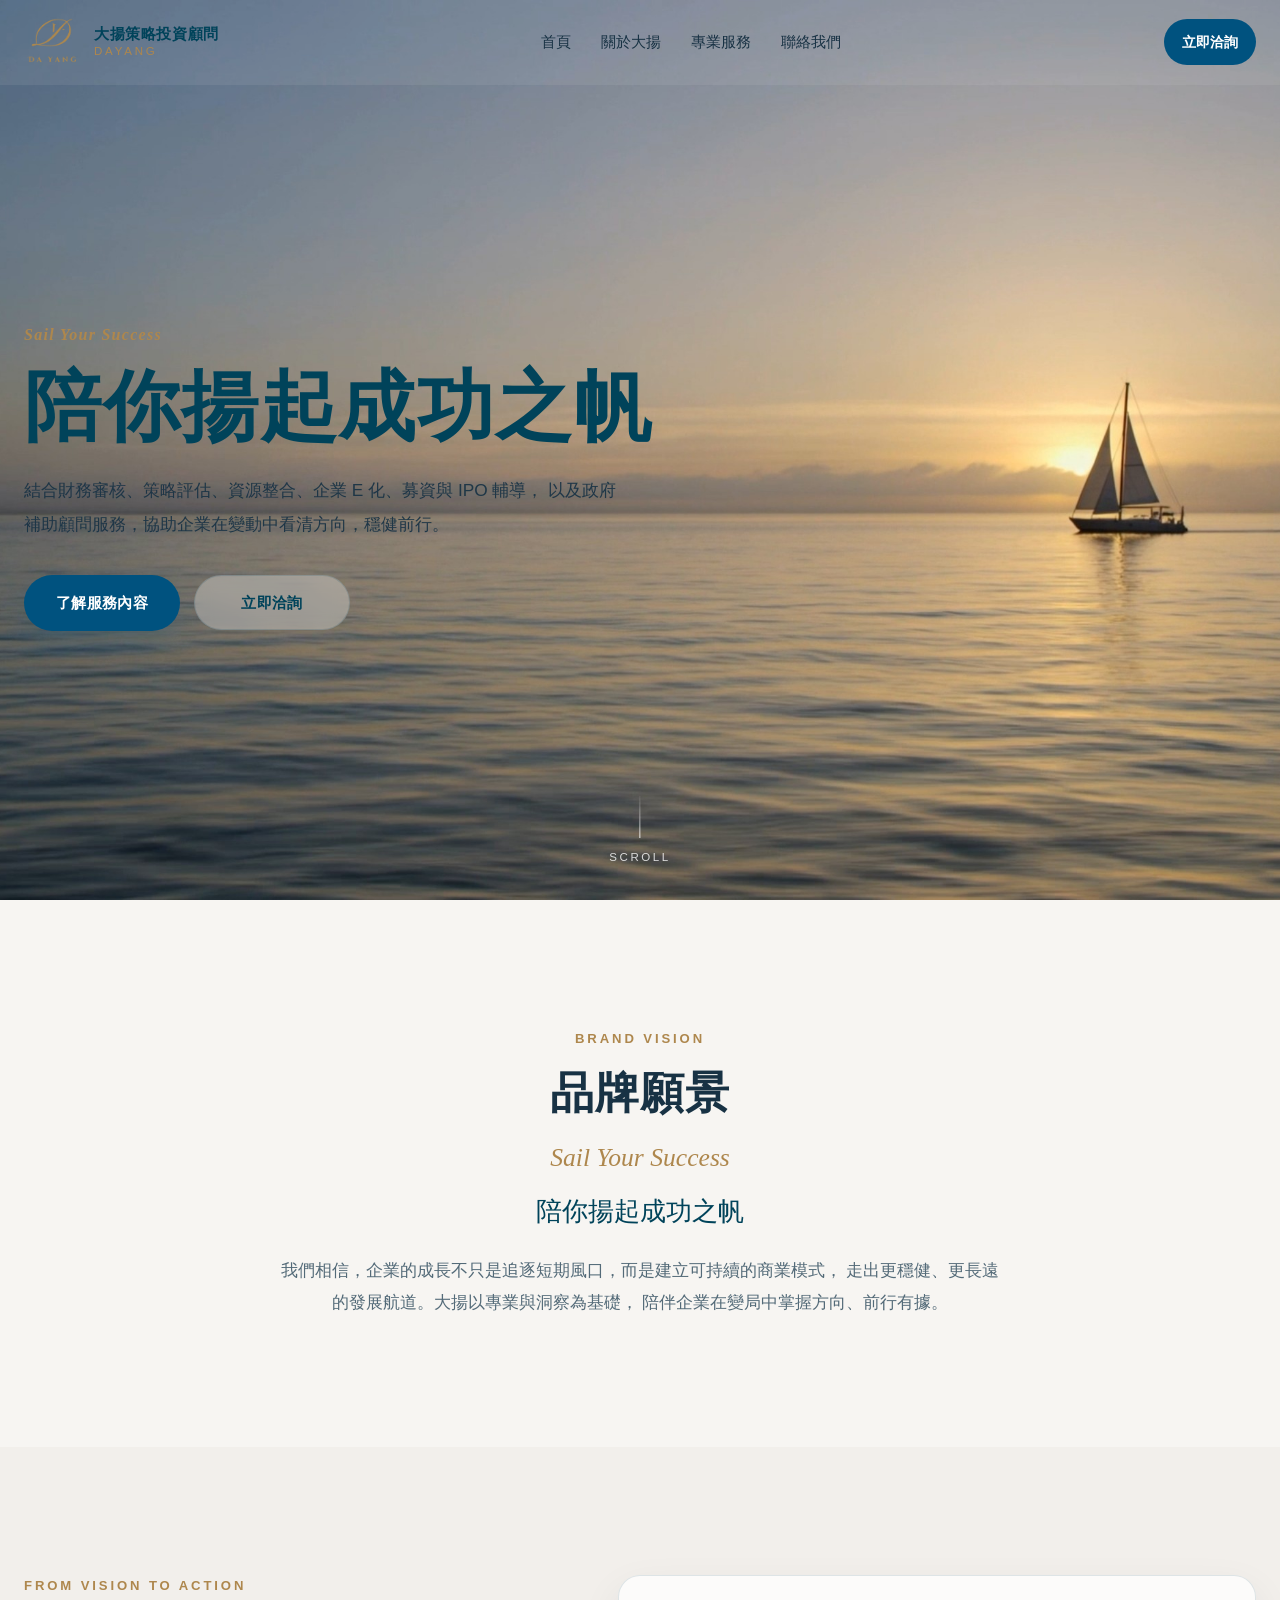
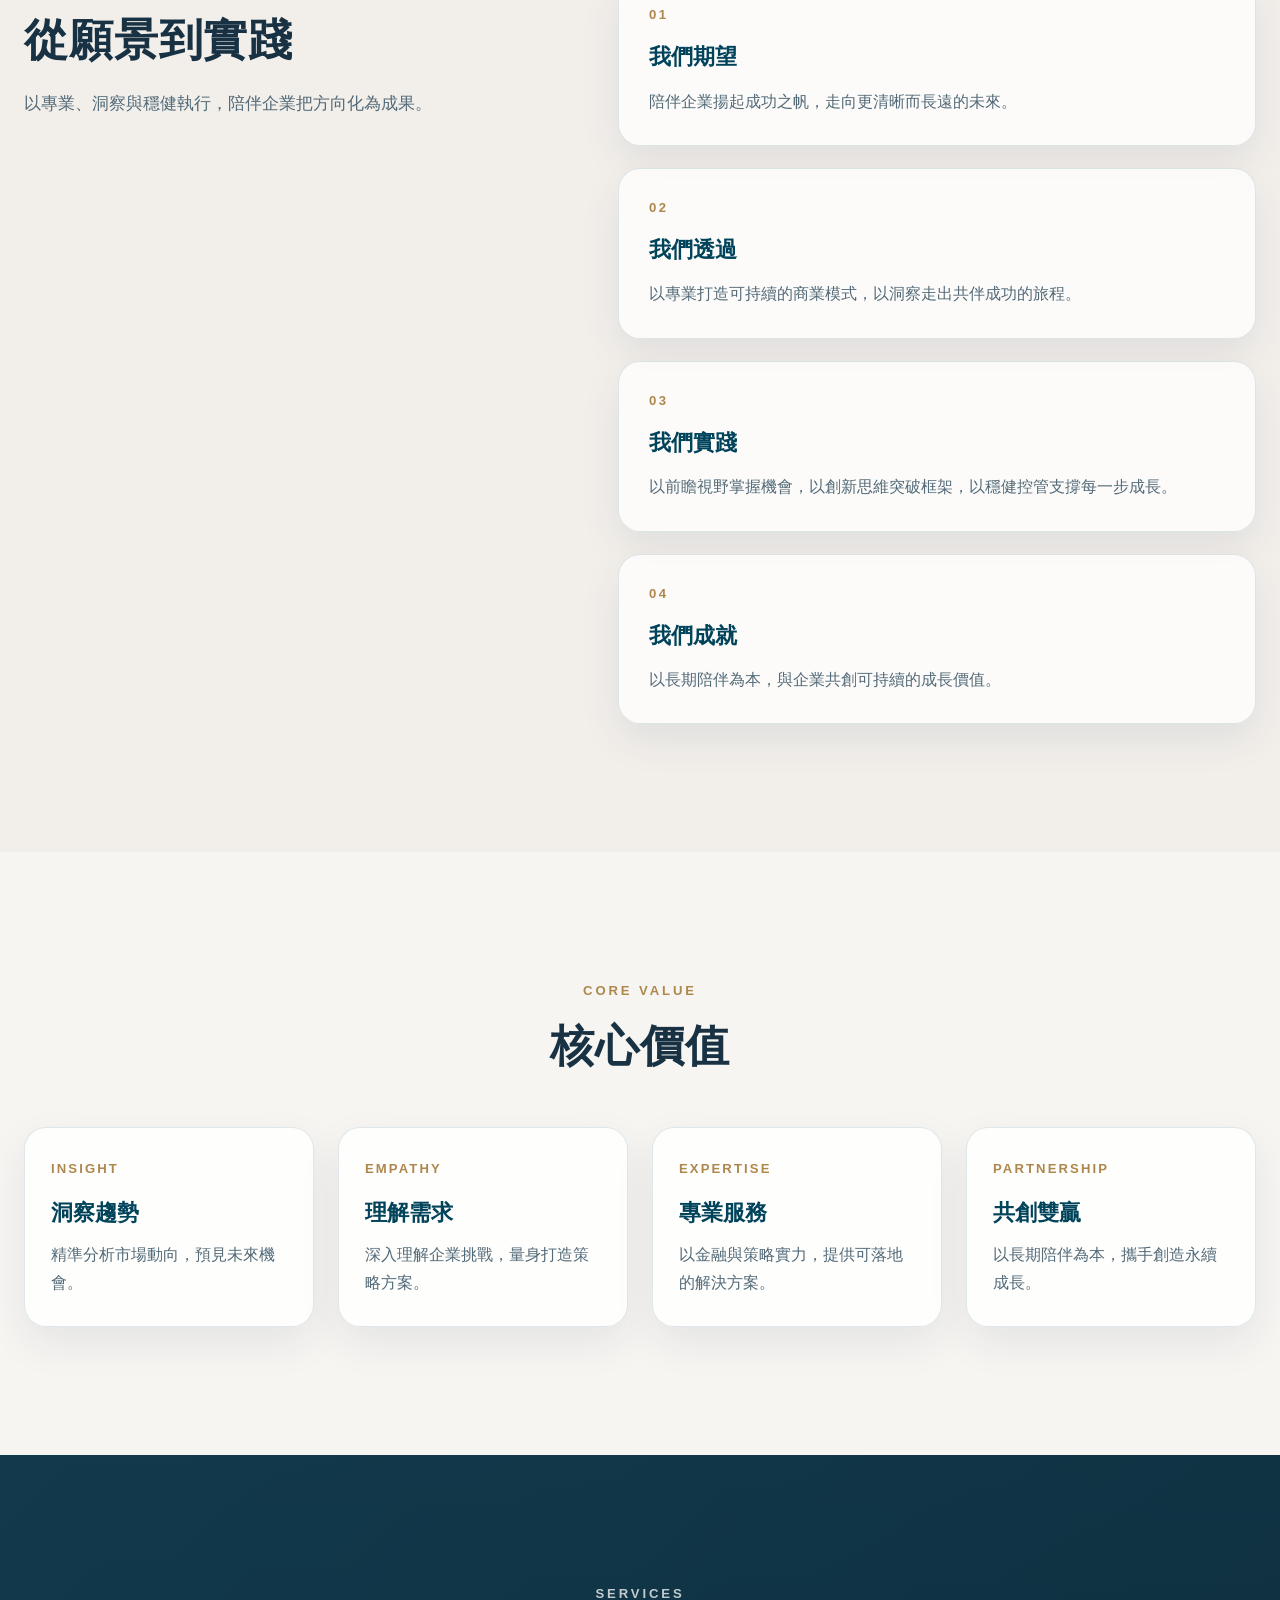
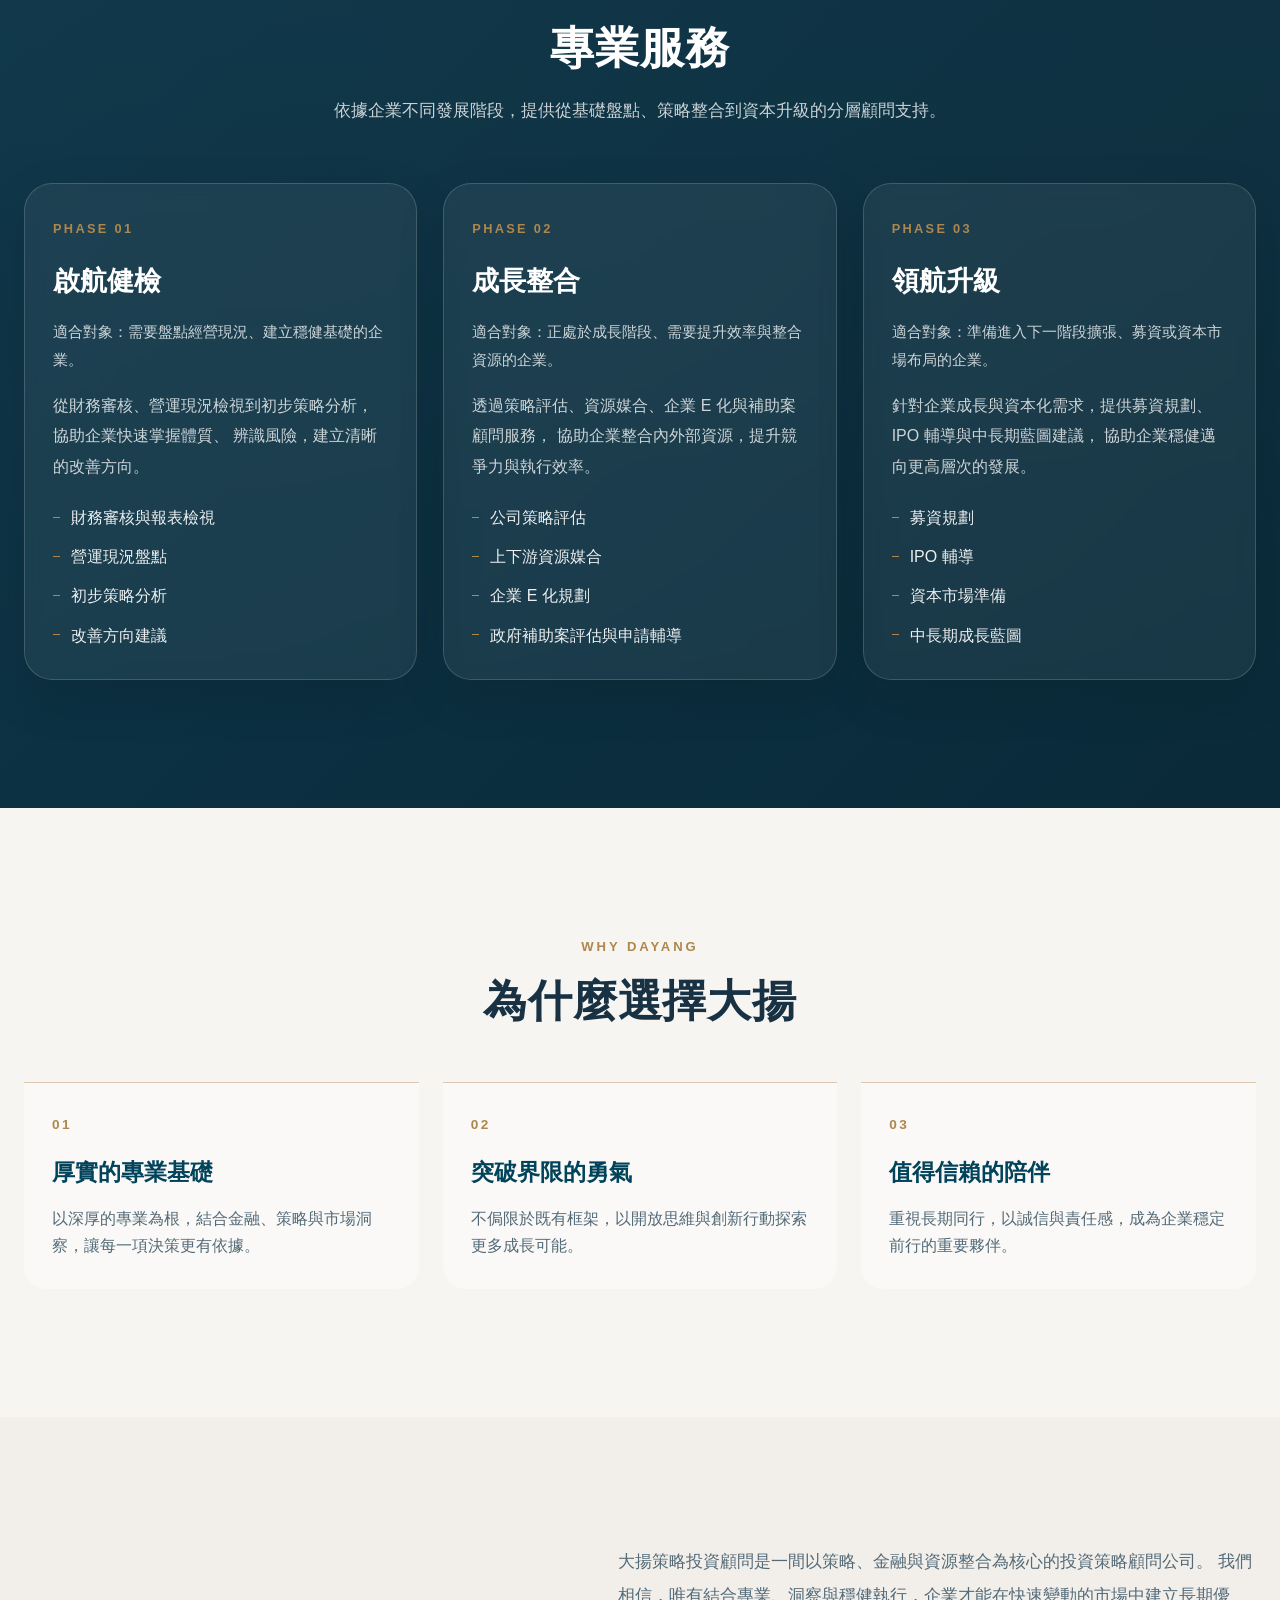
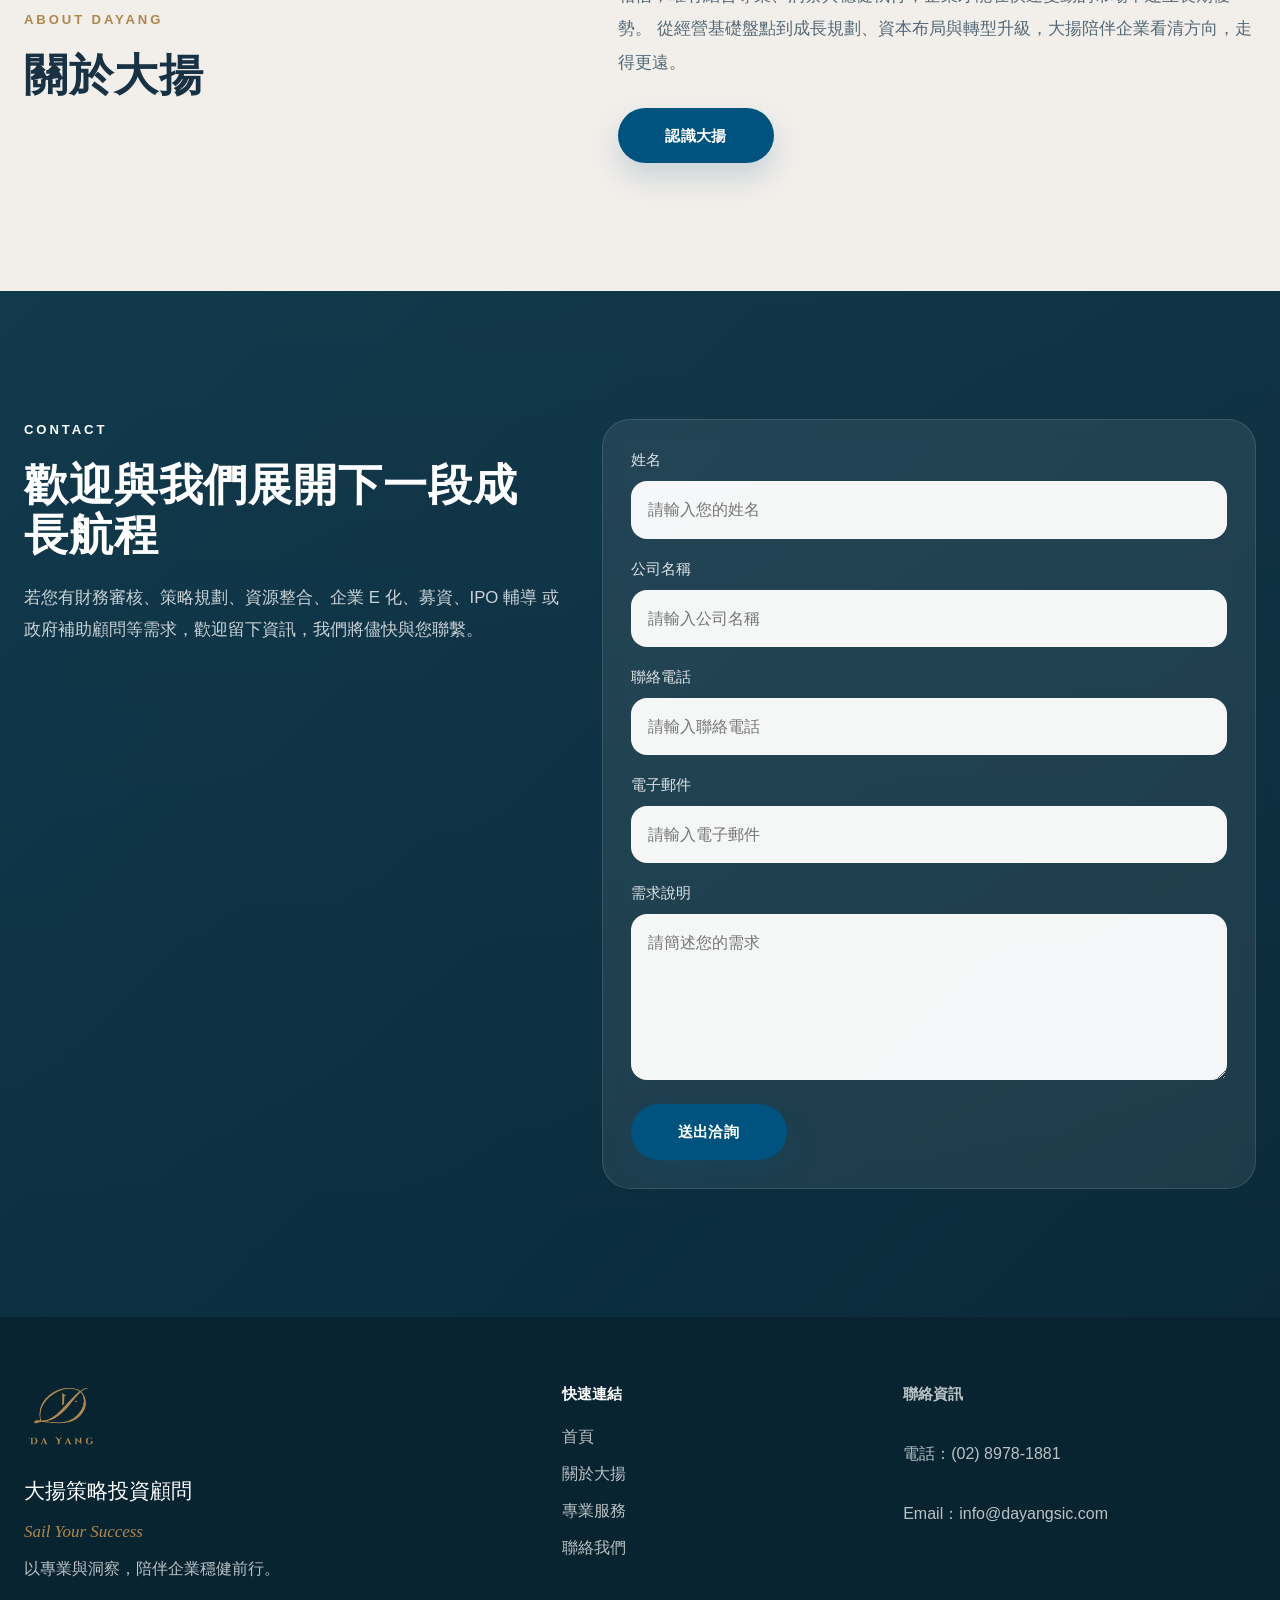
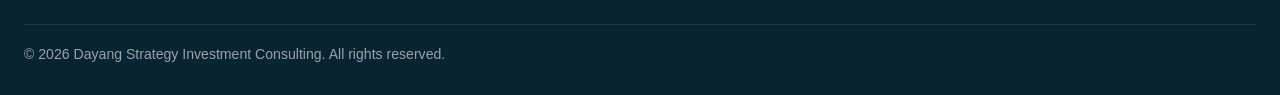
==== index.html @ b123c43d "Update index.html" ====
<!DOCTYPE html>
<html lang="zh-Hant">
<head>
  <meta charset="UTF-8" />
  <meta name="viewport" content="width=device-width, initial-scale=1.0" />
  <title>大揚策略投資顧問 Dayang</title>
  <meta
    name="description"
    content="大揚策略投資顧問提供財務審核、策略評估、資源整合、企業E化、募資與IPO輔導，以及政府補助顧問服務，陪伴企業穩健前行。"
  />
  <style>
    :root {
      --color-sail-white: #efedec;
      --color-wind-blue: #00527f;
      --color-deep-sea: #00435a;
      --color-gold: #ae874d;
      --color-text: #183244;
      --color-text-soft: #536a78;
      --color-white: #ffffff;
      --color-border: rgba(0, 67, 90, 0.12);
      --color-border-light: rgba(255, 255, 255, 0.16);
      --bg-light: #f7f5f2;
      --bg-light-alt: #f2efeb;
      --bg-dark: #0d3649;
      --bg-dark-2: #0a2a39;
      --shadow-soft: 0 16px 40px rgba(0, 43, 64, 0.08);
      --shadow-card: 0 18px 50px rgba(0, 43, 64, 0.10);
      --radius-sm: 14px;
      --radius-md: 22px;
      --radius-lg: 32px;
      --container: 1240px;
      --container-narrow: 860px;
      --transition: 280ms ease;
      --header-height: 84px;
    }

    * { box-sizing: border-box; }
    html { scroll-behavior: smooth; }
    body {
      margin: 0;
      color: var(--color-text);
      background: var(--color-sail-white);
      font-family: "Noto Sans TC", "PingFang TC", "Microsoft JhengHei", sans-serif;
      line-height: 1.7;
      overflow-x: hidden;
    }

    img, video { display: block; max-width: 100%; }
    a { color: inherit; text-decoration: none; }
    button, input, textarea { font: inherit; }

    .container {
      width: min(calc(100% - 48px), var(--container));
      margin: 0 auto;
    }

    .section-narrow {
      max-width: var(--container-narrow);
      margin: 0 auto;
    }

    .text-center { text-align: center; }
    .section-light { background: var(--bg-light); }
    .section-light-alt { background: var(--bg-light-alt); }
    .section-dark {
      background:
        linear-gradient(180deg, rgba(255,255,255,0.02), rgba(255,255,255,0)),
        linear-gradient(135deg, var(--bg-dark), var(--bg-dark-2));
      color: rgba(255,255,255,0.92);
    }

    section {
      position: relative;
      padding: 128px 0;
    }

    .eyebrow {
      margin: 0 0 18px;
      color: var(--color-gold);
      font-size: 0.82rem;
      font-weight: 700;
      letter-spacing: 0.22em;
      text-transform: uppercase;
    }

    .section-title {
      margin: 0;
      font-family: "Noto Serif TC", "Times New Roman", serif;
      font-size: clamp(2rem, 3.4vw, 3.2rem);
      line-height: 1.15;
      letter-spacing: 0.02em;
    }

    .section-description {
      margin: 22px 0 0;
      max-width: 720px;
      color: var(--color-text-soft);
      font-size: 1.05rem;
      line-height: 1.9;
    }

    .section-description-centered {
      margin-left: auto;
      margin-right: auto;
    }

    .section-heading {
      margin-bottom: 56px;
    }

    .btn {
      display: inline-flex;
      align-items: center;
      justify-content: center;
      min-width: 156px;
      min-height: 52px;
      padding: 14px 24px;
      border: 1px solid transparent;
      border-radius: 999px;
      font-size: 0.95rem;
      font-weight: 700;
      letter-spacing: 0.02em;
      transition:
        transform var(--transition),
        background var(--transition),
        color var(--transition),
        border-color var(--transition),
        box-shadow var(--transition),
        opacity var(--transition);
      cursor: pointer;
    }

    .btn:hover { transform: translateY(-2px); }

    .btn-primary {
      background: var(--color-wind-blue);
      color: var(--color-white);
      box-shadow: 0 14px 30px rgba(0, 82, 127, 0.18);
    }

    .btn-primary:hover { background: var(--color-deep-sea); }

    .btn-secondary {
      background: rgba(255,255,255,0.14);
      color: var(--color-white);
      border-color: rgba(255,255,255,0.28);
      backdrop-filter: blur(8px);
    }

    .section-light .btn-secondary,
    .section-light-alt .btn-secondary {
      background: rgba(255,255,255,0.72);
      color: var(--color-wind-blue);
      border-color: rgba(0, 82, 127, 0.14);
    }

    .btn-secondary:hover {
      border-color: var(--color-gold);
      color: var(--color-deep-sea);
    }

    /* Header */
    .site-header {
      position: fixed;
      top: 0;
      left: 0;
      width: 100%;
      z-index: 100;
      background: rgba(239, 237, 236, 0.08);
      backdrop-filter: blur(0px);
      transition:
        background var(--transition),
        backdrop-filter var(--transition),
        border-color var(--transition),
        box-shadow var(--transition);
      border-bottom: 1px solid transparent;
    }

    .site-header.is-scrolled {
      background: rgba(239, 237, 236, 0.82);
      backdrop-filter: blur(14px);
      border-bottom-color: rgba(0, 67, 90, 0.08);
      box-shadow: 0 8px 24px rgba(0, 43, 64, 0.06);
    }

    .header-inner {
      display: grid;
      grid-template-columns: auto 1fr auto;
      align-items: center;
      gap: 28px;
      min-height: var(--header-height);
    }

    .site-logo {
      display: inline-flex;
      align-items: center;
      gap: 14px;
      min-width: 0;
    }

    .site-logo-image {
      height: 56px;
      width: auto;
      object-fit: contain;
    }

    .site-logo-text {
      display: flex;
      flex-direction: column;
      gap: 2px;
    }

    .site-logo-zh {
      font-size: 0.95rem;
      font-weight: 700;
      color: var(--color-deep-sea);
      letter-spacing: 0.04em;
      line-height: 1.2;
    }

    .site-logo-en {
      font-size: 0.72rem;
      letter-spacing: 0.24em;
      color: var(--color-gold);
      line-height: 1.2;
    }

    .site-nav {
      justify-self: center;
    }

    .nav-list {
      display: flex;
      align-items: center;
      gap: 30px;
      margin: 0;
      padding: 0;
      list-style: none;
    }

    .nav-list a {
      position: relative;
      font-size: 0.96rem;
      color: var(--color-text);
      transition: color var(--transition);
    }

    .nav-list a::after {
      content: "";
      position: absolute;
      left: 0;
      bottom: -8px;
      width: 100%;
      height: 1px;
      background: var(--color-gold);
      transform: scaleX(0);
      transform-origin: left;
      transition: transform var(--transition);
    }

    .nav-list a:hover { color: var(--color-deep-sea); }
    .nav-list a:hover::after { transform: scaleX(1); }

    .header-cta {
      display: inline-flex;
      align-items: center;
      justify-content: center;
      min-height: 46px;
      padding: 0 18px;
      border-radius: 999px;
      background: var(--color-wind-blue);
      color: var(--color-white);
      font-size: 0.9rem;
      font-weight: 700;
      transition: background var(--transition), transform var(--transition);
      white-space: nowrap;
    }

    .header-cta:hover {
      background: var(--color-deep-sea);
      transform: translateY(-1px);
    }

    .nav-toggle {
      display: none;
      appearance: none;
      background: transparent;
      border: 0;
      padding: 0;
      width: 44px;
      height: 44px;
      position: relative;
      cursor: pointer;
    }

    .nav-toggle span,
    .nav-toggle::before,
    .nav-toggle::after {
      content: "";
      position: absolute;
      left: 10px;
      right: 10px;
      height: 2px;
      background: var(--color-deep-sea);
      transition: transform var(--transition), opacity var(--transition), top var(--transition);
    }

    .nav-toggle span { top: 21px; }
    .nav-toggle::before { top: 14px; }
    .nav-toggle::after { top: 28px; }

    .nav-toggle.is-active span { opacity: 0; }
    .nav-toggle.is-active::before { top: 21px; transform: rotate(45deg); }
    .nav-toggle.is-active::after { top: 21px; transform: rotate(-45deg); }

    .mobile-nav {
      display: none;
    }

    /* Hero */
    .hero-section {
      position: relative;
      min-height: 100vh;
      padding: 0;
      overflow: hidden;
      background: #0d3649;
    }

    .hero-media {
  position: absolute;
  inset: 0;
}

    .hero-video,
    .hero-overlay,
    .hero-gradient {
      position: absolute;
      inset: 0;
    }

    .hero-video {
  position: absolute;
  inset: 0;
  width: 100%;
  height: 100%;
  object-fit: cover;
}

    .hero-video-fallback {
      background:
        radial-gradient(circle at 18% 20%, rgba(255,255,255,0.12) 0 80px, transparent 81px),
        radial-gradient(circle at 78% 14%, rgba(255,255,255,0.08) 0 70px, transparent 71px),
        linear-gradient(to bottom, #d7e8f6 0%, #bdd7e8 20%, #7ea8c0 48%, #2f6788 70%, #0f3347 100%);
    }

    .hero-overlay {
      z-index: 2;
    }

    .hero-gradient {
      z-index: 3;
    }      

    .hero-content {
      position: relative;
      z-index: 2;
      min-height: 100vh;
      display: flex;
      align-items: center;
    }

    .hero-copy {
      max-width: 660px;
      padding: 140px 0 88px;
    }

    .hero-eyebrow {
      margin-bottom: 20px;
      color: var(--color-gold);
      font-family: "Playfair Display", "Times New Roman", serif;
      font-size: 1rem;
      font-style: italic;
      font-weight: 600;
      letter-spacing: 0.08em;
      text-transform: none;
    }

    .hero-title {
      margin: 0;
      color: var(--color-deep-sea);
      font-family: "Noto Serif TC", "Times New Roman", serif;
      font-size: clamp(3rem, 6vw, 5.8rem);
      line-height: 1.04;
      letter-spacing: 0.02em;
      text-wrap: balance;
    }

    .hero-description {
      margin: 26px 0 0;
      max-width: 600px;
      color: rgba(24, 50, 68, 0.92);
      font-size: 1.08rem;
      line-height: 1.95;
    }

    .hero-actions {
      display: flex;
      flex-wrap: wrap;
      gap: 14px;
      margin-top: 34px;
    }

    .hero-actions .btn-primary {
      background: #00527f;
      color: #fff;
      box-shadow: 0 14px 30px rgba(0, 82, 127, 0.22);
    }

    .hero-actions .btn-primary:hover { background: #00435a; }

    .hero-actions .btn-secondary {
      background: rgba(255,255,255,0.3);
      color: #00435a;
      border: 1px solid rgba(0, 67, 90, 0.16);
      backdrop-filter: blur(8px);
    }

    .hero-actions .btn-secondary:hover {
      border-color: #ae874d;
      color: #00435a;
      background: rgba(255,255,255,0.44);
    }

    .hero-scroll {
      position: absolute;
      left: 50%;
      bottom: 32px;
      z-index: 3;
      transform: translateX(-50%);
      display: inline-flex;
      flex-direction: column;
      align-items: center;
      gap: 10px;
      color: rgba(255,255,255,0.8);
      font-size: 0.72rem;
      letter-spacing: 0.22em;
      text-transform: uppercase;
    }

    .hero-scroll-line {
      width: 1px;
      height: 42px;
      background: linear-gradient(to bottom, rgba(255,255,255,0.08), rgba(255,255,255,0.88));
      animation: scrollPulse 1.8s infinite;
    }

    @keyframes scrollPulse {
      0%, 100% { opacity: 0.5; transform: scaleY(1); }
      50% { opacity: 1; transform: scaleY(1.15); }
    }

    /* Vision */
    .vision-tagline-en {
      margin: 18px 0 0;
      color: var(--color-gold);
      font-family: "Playfair Display", "Times New Roman", serif;
      font-size: clamp(1.4rem, 2vw, 2rem);
      font-style: italic;
    }

    .vision-tagline-zh {
      margin: 10px 0 0;
      font-family: "Noto Serif TC", "Times New Roman", serif;
      font-size: clamp(1.25rem, 2vw, 1.8rem);
      color: var(--color-deep-sea);
    }

    /* Split sections */
    .split-layout {
      display: grid;
      grid-template-columns: 0.9fr 1.1fr;
      gap: 72px;
      align-items: start;
    }

    .split-intro {
      position: sticky;
      top: 120px;
    }

    .framework-steps {
      display: grid;
      gap: 22px;
    }

    .framework-item {
      padding: 28px 30px;
      border: 1px solid var(--color-border);
      border-radius: var(--radius-md);
      background: rgba(255,255,255,0.72);
      box-shadow: var(--shadow-soft);
    }

    .framework-number {
      margin: 0 0 12px;
      color: var(--color-gold);
      font-size: 0.82rem;
      font-weight: 700;
      letter-spacing: 0.18em;
    }

    .framework-title {
      margin: 0 0 10px;
      font-family: "Noto Serif TC", "Times New Roman", serif;
      font-size: 1.4rem;
      color: var(--color-deep-sea);
    }

    .framework-text {
      margin: 0;
      color: var(--color-text-soft);
      line-height: 1.9;
    }

    /* Values */
    .value-grid {
      display: grid;
      grid-template-columns: repeat(4, 1fr);
      gap: 24px;
    }

    .value-card {
      padding: 30px 26px;
      border: 1px solid var(--color-border);
      border-radius: var(--radius-md);
      background: rgba(255,255,255,0.86);
      box-shadow: var(--shadow-soft);
      transition: transform var(--transition), box-shadow var(--transition), border-color var(--transition);
    }

    .value-card:hover {
      transform: translateY(-4px);
      box-shadow: var(--shadow-card);
      border-color: rgba(174, 135, 77, 0.3);
    }

    .value-en {
      margin: 0 0 14px;
      color: var(--color-gold);
      font-size: 0.82rem;
      font-weight: 700;
      letter-spacing: 0.16em;
      text-transform: uppercase;
    }

    .value-title {
      margin: 0 0 10px;
      font-family: "Noto Serif TC", "Times New Roman", serif;
      font-size: 1.38rem;
      color: var(--color-deep-sea);
    }

    .value-text {
      margin: 0;
      color: var(--color-text-soft);
    }

    /* Services */
    .services-section .eyebrow,
    .services-section .section-title {
      color: var(--color-white);
    }

    .services-section .eyebrow { color: rgba(255,255,255,0.74); }
    .services-section .section-description { color: rgba(255,255,255,0.78); }

    .service-grid {
      display: grid;
      grid-template-columns: repeat(3, 1fr);
      gap: 26px;
    }

    .service-card-inner {
      height: 100%;
      padding: 34px 28px 30px;
      border: 1px solid var(--color-border-light);
      border-radius: 28px;
      background: rgba(255,255,255,0.06);
      backdrop-filter: blur(8px);
      box-shadow: 0 18px 50px rgba(0,0,0,0.12);
      transition: transform var(--transition), border-color var(--transition), background var(--transition);
    }

    .service-card-inner:hover {
      transform: translateY(-4px);
      border-color: rgba(174, 135, 77, 0.42);
      background: rgba(255,255,255,0.08);
    }

    .service-tag {
      margin: 0 0 18px;
      color: var(--color-gold);
      font-size: 0.8rem;
      font-weight: 700;
      letter-spacing: 0.18em;
      text-transform: uppercase;
    }

    .service-title {
      margin: 0 0 14px;
      font-family: "Noto Serif TC", "Times New Roman", serif;
      font-size: 1.7rem;
      color: var(--color-white);
    }

    .service-target,
    .service-text {
      margin: 0;
      color: rgba(255,255,255,0.78);
    }

    .service-target {
      font-size: 0.96rem;
      line-height: 1.85;
    }

    .service-text {
      margin-top: 16px;
      line-height: 1.9;
    }

    .service-list {
      margin: 22px 0 0;
      padding: 0;
      list-style: none;
      display: grid;
      gap: 12px;
    }

    .service-list li {
      position: relative;
      padding-left: 18px;
      color: rgba(255,255,255,0.92);
    }

    .service-list li::before {
      content: "";
      position: absolute;
      left: 0;
      top: 0.8em;
      width: 7px;
      height: 1px;
      background: var(--color-gold);
    }

    /* Why */
    .why-grid {
      display: grid;
      grid-template-columns: repeat(3, 1fr);
      gap: 24px;
    }

    .why-card {
      padding: 30px 28px;
      border-top: 1px solid rgba(174, 135, 77, 0.42);
      background: rgba(255,255,255,0.38);
      border-radius: 0 0 22px 22px;
    }

    .why-number {
      margin: 0 0 18px;
      color: var(--color-gold);
      font-size: 0.85rem;
      font-weight: 700;
      letter-spacing: 0.18em;
    }

    .why-title {
      margin: 0 0 12px;
      font-family: "Noto Serif TC", "Times New Roman", serif;
      font-size: 1.42rem;
      color: var(--color-deep-sea);
    }

    .why-text {
      margin: 0;
      color: var(--color-text-soft);
    }

    /* About */
    .about-layout { align-items: center; }
    .about-content { max-width: 720px; }

    .about-text {
      margin: 0;
      color: var(--color-text-soft);
      font-size: 1.05rem;
      line-height: 2;
    }

    .about-actions { margin-top: 28px; }

    /* Contact */
    .contact-layout {
      display: grid;
      grid-template-columns: 0.9fr 1.1fr;
      gap: 42px;
      align-items: start;
    }

    .contact-section .eyebrow,
    .contact-section .section-title {
      color: var(--color-white);
    }

    .contact-section .section-description {
      color: rgba(255,255,255,0.78);
    }

    .contact-form-wrap {
      padding: 28px;
      border: 1px solid rgba(255,255,255,0.12);
      border-radius: 28px;
      background: rgba(255,255,255,0.08);
      backdrop-filter: blur(10px);
    }

    .contact-form {
      display: grid;
      gap: 18px;
    }

    .form-row {
      display: grid;
      gap: 8px;
    }

    .form-row label {
      font-size: 0.92rem;
      color: rgba(255,255,255,0.86);
    }

    .form-row input,
    .form-row textarea {
      width: 100%;
      padding: 14px 16px;
      border: 1px solid rgba(255,255,255,0.16);
      border-radius: 16px;
      background: rgba(255,255,255,0.96);
      color: var(--color-text);
      outline: none;
      transition: border-color var(--transition), box-shadow var(--transition);
    }

    .form-row input:focus,
    .form-row textarea:focus {
      border-color: rgba(174, 135, 77, 0.8);
      box-shadow: 0 0 0 4px rgba(174, 135, 77, 0.12);
    }

    .form-row textarea {
      resize: vertical;
      min-height: 140px;
    }

    .form-actions { padding-top: 6px; }

    /* Footer */
    .site-footer {
      background: #082431;
      color: rgba(255,255,255,0.84);
      padding-top: 64px;
    }

    .footer-inner {
      display: grid;
      grid-template-columns: 1.3fr 0.8fr 0.9fr;
      gap: 28px;
      padding-bottom: 42px;
    }

    .footer-logo {
      height: 74px;
      width: auto;
      margin-bottom: 18px;
    }

    .footer-brand-name {
      margin: 0 0 10px;
      font-family: "Noto Serif TC", "Times New Roman", serif;
      font-size: 1.3rem;
      color: var(--color-white);
    }

    .footer-brand-tagline {
      margin: 0 0 8px;
      color: var(--color-gold);
      font-family: "Playfair Display", "Times New Roman", serif;
      font-size: 1.06rem;
      font-style: italic;
    }

    .footer-brand-text,
    .footer-contact p,
    .footer-nav a {
      margin: 0;
      color: rgba(255,255,255,0.72);
    }

    .footer-heading {
      margin: 0 0 16px;
      color: var(--color-white);
      font-size: 0.95rem;
      font-weight: 700;
    }

    .footer-nav {
      list-style: none;
      margin: 0;
      padding: 0;
      display: grid;
      gap: 10px;
    }

    .footer-nav a:hover { color: var(--color-gold); }

    .footer-contact {
      display: grid;
      gap: 10px;
    }

    .footer-bottom {
      padding: 18px 0 28px;
      border-top: 1px solid rgba(255,255,255,0.08);
    }

    .footer-bottom p {
      margin: 0;
      font-size: 0.88rem;
      color: rgba(255,255,255,0.58);
    }

    /* Reveal animation */
    .reveal {
      opacity: 0;
      transform: translateY(28px);
      transition: opacity 700ms ease, transform 700ms ease;
    }

    .reveal.is-visible {
      opacity: 1;
      transform: translateY(0);
    }

    /* Responsive */
    @media (max-width: 1100px) {
      .split-layout,
      .contact-layout {
        grid-template-columns: 1fr;
        gap: 42px;
      }

      .split-intro { position: static; }
      .value-grid { grid-template-columns: repeat(2, 1fr); }
      .service-grid,
      .why-grid,
      .footer-inner { grid-template-columns: 1fr; }
      .hero-copy { max-width: 580px; }
    }

    @media (max-width: 980px) {
      .hero-overlay {
        background:
          linear-gradient(to right, rgba(239, 237, 236, 0.82) 0%, rgba(239, 237, 236, 0.56) 48%, rgba(5, 20, 28, 0.18) 100%),
          linear-gradient(to bottom, rgba(255,255,255,0.05), rgba(0,0,0,0.18));
      }

      .site-logo-text { display: none; }
    }

    @media (max-width: 820px) {
      section { padding: 96px 0; }
      .container { width: min(calc(100% - 32px), var(--container)); }

      .header-inner {
        grid-template-columns: auto 1fr auto auto;
        gap: 14px;
      }

      .site-nav,
      .header-cta { display: none; }

      .nav-toggle { display: inline-block; }

      .mobile-nav {
        display: block;
        position: fixed;
        top: var(--header-height);
        left: 0;
        right: 0;
        background: rgba(239, 237, 236, 0.96);
        backdrop-filter: blur(14px);
        border-bottom: 1px solid rgba(0, 67, 90, 0.08);
        transform: translateY(-120%);
        transition: transform var(--transition);
        z-index: 99;
      }

      .mobile-nav.is-open {
        transform: translateY(0);
      }

      .mobile-nav ul {
        list-style: none;
        margin: 0;
        padding: 16px 24px 22px;
        display: grid;
        gap: 10px;
      }

      .mobile-nav a {
        display: block;
        padding: 10px 0;
        color: var(--color-deep-sea);
        font-weight: 600;
      }

      .hero-content { align-items: flex-start; }
      .hero-copy { max-width: none; padding: 126px 0 84px; }
      .hero-title { max-width: 520px; }
      .hero-description { max-width: 520px; font-size: 1rem; }
      .hero-scroll { bottom: 24px; }
      .value-grid { grid-template-columns: 1fr; }
      .contact-form-wrap { padding: 22px; }
      .footer-inner { padding-bottom: 34px; }
    }

    @media (max-width: 560px) {
      .site-logo-image { height: 46px; }
      .hero-section { min-height: 86vh; }

      .hero-overlay {
        background:
          linear-gradient(to bottom, rgba(239, 237, 236, 0.78) 0%, rgba(239, 237, 236, 0.48) 42%, rgba(5, 20, 28, 0.24) 100%),
          linear-gradient(to bottom, rgba(255,255,255,0.05), rgba(0,0,0,0.18));
      }

      .hero-copy { padding: 112px 0 76px; }
      .hero-eyebrow { font-size: 0.94rem; }
      .hero-title {
        font-size: clamp(2.5rem, 13vw, 4rem);
        line-height: 1.06;
      }

      .hero-description {
        font-size: 0.96rem;
        line-height: 1.9;
      }

      .hero-actions {
        flex-direction: column;
        align-items: stretch;
      }

      .hero-actions .btn { width: 100%; }
      .hero-scroll { display: none; }

      .framework-item,
      .value-card,
      .service-card-inner,
      .contact-form-wrap {
        padding-left: 20px;
        padding-right: 20px;
      }

      .section-title { font-size: 2rem; }

      .section-description,
      .about-text,
      .framework-text,
      .service-text,
      .why-text {
        font-size: 0.98rem;
      }

      .footer-logo { height: 62px; }
    }
  </style>
</head>
<body>
  <header class="site-header" id="siteHeader">
    <div class="container header-inner">
      <a href="#hero" class="site-logo" aria-label="大揚策略投資顧問首頁">
        <img src="assets/images/dayang-logo-gold.png" alt="Dayang Logo" class="site-logo-image" />
        <span class="site-logo-text">
          <span class="site-logo-zh">大揚策略投資顧問</span>
          <span class="site-logo-en">DAYANG</span>
        </span>
      </a>

      <nav class="site-nav" aria-label="主導覽">
        <ul class="nav-list">
          <li><a href="#hero">首頁</a></li>
          <li><a href="#about">關於大揚</a></li>
          <li><a href="#services">專業服務</a></li>
          <li><a href="#contact">聯絡我們</a></li>
        </ul>
      </nav>

      <a href="#contact" class="header-cta">立即洽詢</a>

      <button class="nav-toggle" id="navToggle" aria-label="開啟選單" aria-expanded="false" aria-controls="mobileNav">
        <span></span>
      </button>
    </div>

    <nav class="mobile-nav" id="mobileNav" aria-label="手機導覽">
      <ul>
        <li><a href="#hero">首頁</a></li>
        <li><a href="#about">關於大揚</a></li>
        <li><a href="#services">專業服務</a></li>
        <li><a href="#contact">聯絡我們</a></li>
      </ul>
    </nav>
  </header>

  <main>
    <section id="hero" class="hero-section">
      <div class="hero-media">
        <video
          class="hero-video"
          autoplay
          muted
          loop
          playsinline
          preload="auto"
          poster="assets/images/dayang-hero-poster.jpg"
        >
          <source src="assets/video/dayang-hero.mp4" type="video/mp4" />
        </video>

  
        <div class="hero-overlay"></div>
        <div class="hero-gradient"></div>
      </div>

      <div class="container hero-content">
        <div class="hero-copy reveal">
          <p class="eyebrow hero-eyebrow">Sail Your Success</p>
          <h1 class="hero-title">陪你揚起成功之帆</h1>
          <p class="hero-description">
            結合財務審核、策略評估、資源整合、企業 E 化、募資與 IPO 輔導，
            以及政府補助顧問服務，協助企業在變動中看清方向，穩健前行。
          </p>

          <div class="hero-actions">
            <a href="#services" class="btn btn-primary">了解服務內容</a>
            <a href="#contact" class="btn btn-secondary">立即洽詢</a>
          </div>
        </div>
      </div>

      <a href="#vision" class="hero-scroll" aria-label="往下瀏覽">
        <span class="hero-scroll-line"></span>
        <span class="hero-scroll-text">SCROLL</span>
      </a>
    </section>

    <section id="vision" class="vision-section section-light">
      <div class="container section-narrow text-center reveal">
        <p class="eyebrow">Brand Vision</p>
        <h2 class="section-title">品牌願景</h2>
        <p class="vision-tagline-en">Sail Your Success</p>
        <p class="vision-tagline-zh">陪你揚起成功之帆</p>
        <p class="section-description" style="margin-left:auto;margin-right:auto;">
          我們相信，企業的成長不只是追逐短期風口，而是建立可持續的商業模式，
          走出更穩健、更長遠的發展航道。大揚以專業與洞察為基礎，
          陪伴企業在變局中掌握方向、前行有據。
        </p>
      </div>
    </section>

    <section id="framework" class="framework-section section-light-alt">
      <div class="container split-layout">
        <div class="split-intro reveal">
          <p class="eyebrow">From Vision to Action</p>
          <h2 class="section-title">從願景到實踐</h2>
          <p class="section-description">
            以專業、洞察與穩健執行，陪伴企業把方向化為成果。
          </p>
        </div>

        <div class="framework-steps">
          <article class="framework-item reveal">
            <p class="framework-number">01</p>
            <h3 class="framework-title">我們期望</h3>
            <p class="framework-text">
              陪伴企業揚起成功之帆，走向更清晰而長遠的未來。
            </p>
          </article>

          <article class="framework-item reveal">
            <p class="framework-number">02</p>
            <h3 class="framework-title">我們透過</h3>
            <p class="framework-text">
              以專業打造可持續的商業模式，以洞察走出共伴成功的旅程。
            </p>
          </article>

          <article class="framework-item reveal">
            <p class="framework-number">03</p>
            <h3 class="framework-title">我們實踐</h3>
            <p class="framework-text">
              以前瞻視野掌握機會，以創新思維突破框架，以穩健控管支撐每一步成長。
            </p>
          </article>

          <article class="framework-item reveal">
            <p class="framework-number">04</p>
            <h3 class="framework-title">我們成就</h3>
            <p class="framework-text">
              以長期陪伴為本，與企業共創可持續的成長價值。
            </p>
          </article>
        </div>
      </div>
    </section>

    <section id="values" class="values-section section-light">
      <div class="container">
        <div class="section-heading text-center reveal">
          <p class="eyebrow">Core Value</p>
          <h2 class="section-title">核心價值</h2>
        </div>

        <div class="value-grid">
          <article class="value-card reveal">
            <p class="value-en">Insight</p>
            <h3 class="value-title">洞察趨勢</h3>
            <p class="value-text">精準分析市場動向，預見未來機會。</p>
          </article>

          <article class="value-card reveal">
            <p class="value-en">Empathy</p>
            <h3 class="value-title">理解需求</h3>
            <p class="value-text">深入理解企業挑戰，量身打造策略方案。</p>
          </article>

          <article class="value-card reveal">
            <p class="value-en">Expertise</p>
            <h3 class="value-title">專業服務</h3>
            <p class="value-text">以金融與策略實力，提供可落地的解決方案。</p>
          </article>

          <article class="value-card reveal">
            <p class="value-en">Partnership</p>
            <h3 class="value-title">共創雙贏</h3>
            <p class="value-text">以長期陪伴為本，攜手創造永續成長。</p>
          </article>
        </div>
      </div>
    </section>

    <section id="services" class="services-section section-dark">
      <div class="container">
        <div class="section-heading text-center reveal">
          <p class="eyebrow">Services</p>
          <h2 class="section-title">專業服務</h2>
          <p class="section-description section-description-centered">
            依據企業不同發展階段，提供從基礎盤點、策略整合到資本升級的分層顧問支持。
          </p>
        </div>

        <div class="service-grid">
          <article class="service-card reveal">
            <div class="service-card-inner">
              <p class="service-tag">Phase 01</p>
              <h3 class="service-title">啟航健檢</h3>
              <p class="service-target">適合對象：需要盤點經營現況、建立穩健基礎的企業。</p>
              <p class="service-text">
                從財務審核、營運現況檢視到初步策略分析，協助企業快速掌握體質、
                辨識風險，建立清晰的改善方向。
              </p>
              <ul class="service-list">
                <li>財務審核與報表檢視</li>
                <li>營運現況盤點</li>
                <li>初步策略分析</li>
                <li>改善方向建議</li>
              </ul>
            </div>
          </article>

          <article class="service-card reveal">
            <div class="service-card-inner">
              <p class="service-tag">Phase 02</p>
              <h3 class="service-title">成長整合</h3>
              <p class="service-target">適合對象：正處於成長階段、需要提升效率與整合資源的企業。</p>
              <p class="service-text">
                透過策略評估、資源媒合、企業 E 化與補助案顧問服務，
                協助企業整合內外部資源，提升競爭力與執行效率。
              </p>
              <ul class="service-list">
                <li>公司策略評估</li>
                <li>上下游資源媒合</li>
                <li>企業 E 化規劃</li>
                <li>政府補助案評估與申請輔導</li>
              </ul>
            </div>
          </article>

          <article class="service-card reveal">
            <div class="service-card-inner">
              <p class="service-tag">Phase 03</p>
              <h3 class="service-title">領航升級</h3>
              <p class="service-target">適合對象：準備進入下一階段擴張、募資或資本市場布局的企業。</p>
              <p class="service-text">
                針對企業成長與資本化需求，提供募資規劃、IPO 輔導與中長期藍圖建議，
                協助企業穩健邁向更高層次的發展。
              </p>
              <ul class="service-list">
                <li>募資規劃</li>
                <li>IPO 輔導</li>
                <li>資本市場準備</li>
                <li>中長期成長藍圖</li>
              </ul>
            </div>
          </article>
        </div>
      </div>
    </section>

    <section id="why-dayang" class="why-section section-light">
      <div class="container">
        <div class="section-heading text-center reveal">
          <p class="eyebrow">Why Dayang</p>
          <h2 class="section-title">為什麼選擇大揚</h2>
        </div>

        <div class="why-grid">
          <article class="why-card reveal">
            <p class="why-number">01</p>
            <h3 class="why-title">厚實的專業基礎</h3>
            <p class="why-text">
              以深厚的專業為根，結合金融、策略與市場洞察，讓每一項決策更有依據。
            </p>
          </article>

          <article class="why-card reveal">
            <p class="why-number">02</p>
            <h3 class="why-title">突破界限的勇氣</h3>
            <p class="why-text">
              不侷限於既有框架，以開放思維與創新行動探索更多成長可能。
            </p>
          </article>

          <article class="why-card reveal">
            <p class="why-number">03</p>
            <h3 class="why-title">值得信賴的陪伴</h3>
            <p class="why-text">
              重視長期同行，以誠信與責任感，成為企業穩定前行的重要夥伴。
            </p>
          </article>
        </div>
      </div>
    </section>

    <section id="about" class="about-section section-light-alt">
      <div class="container split-layout about-layout">
        <div class="split-intro reveal">
          <p class="eyebrow">About Dayang</p>
          <h2 class="section-title">關於大揚</h2>
        </div>

        <div class="about-content reveal">
          <p class="about-text">
            大揚策略投資顧問是一間以策略、金融與資源整合為核心的投資策略顧問公司。
            我們相信，唯有結合專業、洞察與穩健執行，企業才能在快速變動的市場中建立長期優勢。
            從經營基礎盤點到成長規劃、資本布局與轉型升級，大揚陪伴企業看清方向，走得更遠。
          </p>

          <div class="about-actions">
            <a href="#contact" class="btn btn-primary">認識大揚</a>
          </div>
        </div>
      </div>
    </section>

    <section id="contact" class="contact-section section-dark">
      <div class="container contact-layout">
        <div class="contact-copy reveal">
          <p class="eyebrow">Contact</p>
          <h2 class="section-title">歡迎與我們展開下一段成長航程</h2>
          <p class="section-description">
            若您有財務審核、策略規劃、資源整合、企業 E 化、募資、IPO 輔導
            或政府補助顧問等需求，歡迎留下資訊，我們將儘快與您聯繫。
          </p>
        </div>

        <div class="contact-form-wrap reveal">
          <form class="contact-form">
            <div class="form-row">
              <label for="name">姓名</label>
              <input type="text" id="name" name="name" placeholder="請輸入您的姓名" />
            </div>

            <div class="form-row">
              <label for="company">公司名稱</label>
              <input type="text" id="company" name="company" placeholder="請輸入公司名稱" />
            </div>

            <div class="form-row">
              <label for="phone">聯絡電話</label>
              <input type="tel" id="phone" name="phone" placeholder="請輸入聯絡電話" />
            </div>

            <div class="form-row">
              <label for="email">電子郵件</label>
              <input type="email" id="email" name="email" placeholder="請輸入電子郵件" />
            </div>

            <div class="form-row">
              <label for="message">需求說明</label>
              <textarea id="message" name="message" rows="5" placeholder="請簡述您的需求"></textarea>
            </div>

            <div class="form-actions">
              <button type="submit" class="btn btn-primary">送出洽詢</button>
            </div>
          </form>
        </div>
      </div>
    </section>
  </main>

  <footer class="site-footer">
    <div class="container footer-inner">
      <div class="footer-brand">
        <img src="assets/images/dayang-logo-gold.png" alt="Dayang Logo" class="footer-logo" />
        <p class="footer-brand-name">大揚策略投資顧問</p>
        <p class="footer-brand-tagline">Sail Your Success</p>
        <p class="footer-brand-text">以專業與洞察，陪伴企業穩健前行。</p>
      </div>

      <div class="footer-nav-wrap">
        <p class="footer-heading">快速連結</p>
        <ul class="footer-nav">
          <li><a href="#hero">首頁</a></li>
          <li><a href="#about">關於大揚</a></li>
          <li><a href="#services">專業服務</a></li>
          <li><a href="#contact">聯絡我們</a></li>
        </ul>
      </div>

      <div class="footer-contact">
        <p class="footer-heading">聯絡資訊</p>
        <p>電話：(02) 8978-1881 </p>
        <p>Email：info@dayangsic.com</p>
        <p></p>
      </div>
    </div>

    <div class="container footer-bottom">
      <p>&copy; 2026 Dayang Strategy Investment Consulting. All rights reserved.</p>
    </div>
  </footer>

  <script>
    // Header scroll state
    const siteHeader = document.getElementById("siteHeader");
    function updateHeaderState() {
      if (window.scrollY > 10) {
        siteHeader.classList.add("is-scrolled");
      } else {
        siteHeader.classList.remove("is-scrolled");
      }
    }
    updateHeaderState();
    window.addEventListener("scroll", updateHeaderState);

    // Mobile nav
    const navToggle = document.getElementById("navToggle");
    const mobileNav = document.getElementById("mobileNav");
    const mobileNavLinks = mobileNav.querySelectorAll("a");

    navToggle.addEventListener("click", () => {
      const isOpen = mobileNav.classList.toggle("is-open");
      navToggle.classList.toggle("is-active", isOpen);
      navToggle.setAttribute("aria-expanded", String(isOpen));
      document.body.style.overflow = isOpen ? "hidden" : "";
    });

    mobileNavLinks.forEach(link => {
      link.addEventListener("click", () => {
        mobileNav.classList.remove("is-open");
        navToggle.classList.remove("is-active");
        navToggle.setAttribute("aria-expanded", "false");
        document.body.style.overflow = "";
      });
    });

    // Reveal on scroll
    const revealEls = document.querySelectorAll(".reveal");
    const observer = new IntersectionObserver((entries) => {
      entries.forEach(entry => {
        if (entry.isIntersecting) {
          entry.target.classList.add("is-visible");
          observer.unobserve(entry.target);
        }
      });
    }, {
      threshold: 0.14,
      rootMargin: "0px 0px -40px 0px"
    });

    revealEls.forEach(el => observer.observe(el));

    // Simple contact form placeholder
    const contactForm = document.querySelector(".contact-form");
    contactForm.addEventListener("submit", (e) => {
      e.preventDefault();
      alert("表單送出功能可在下一步接 EmailJS、Formspree、Netlify Forms 或後端 API。");
    });
  </script>
</body>
</html>
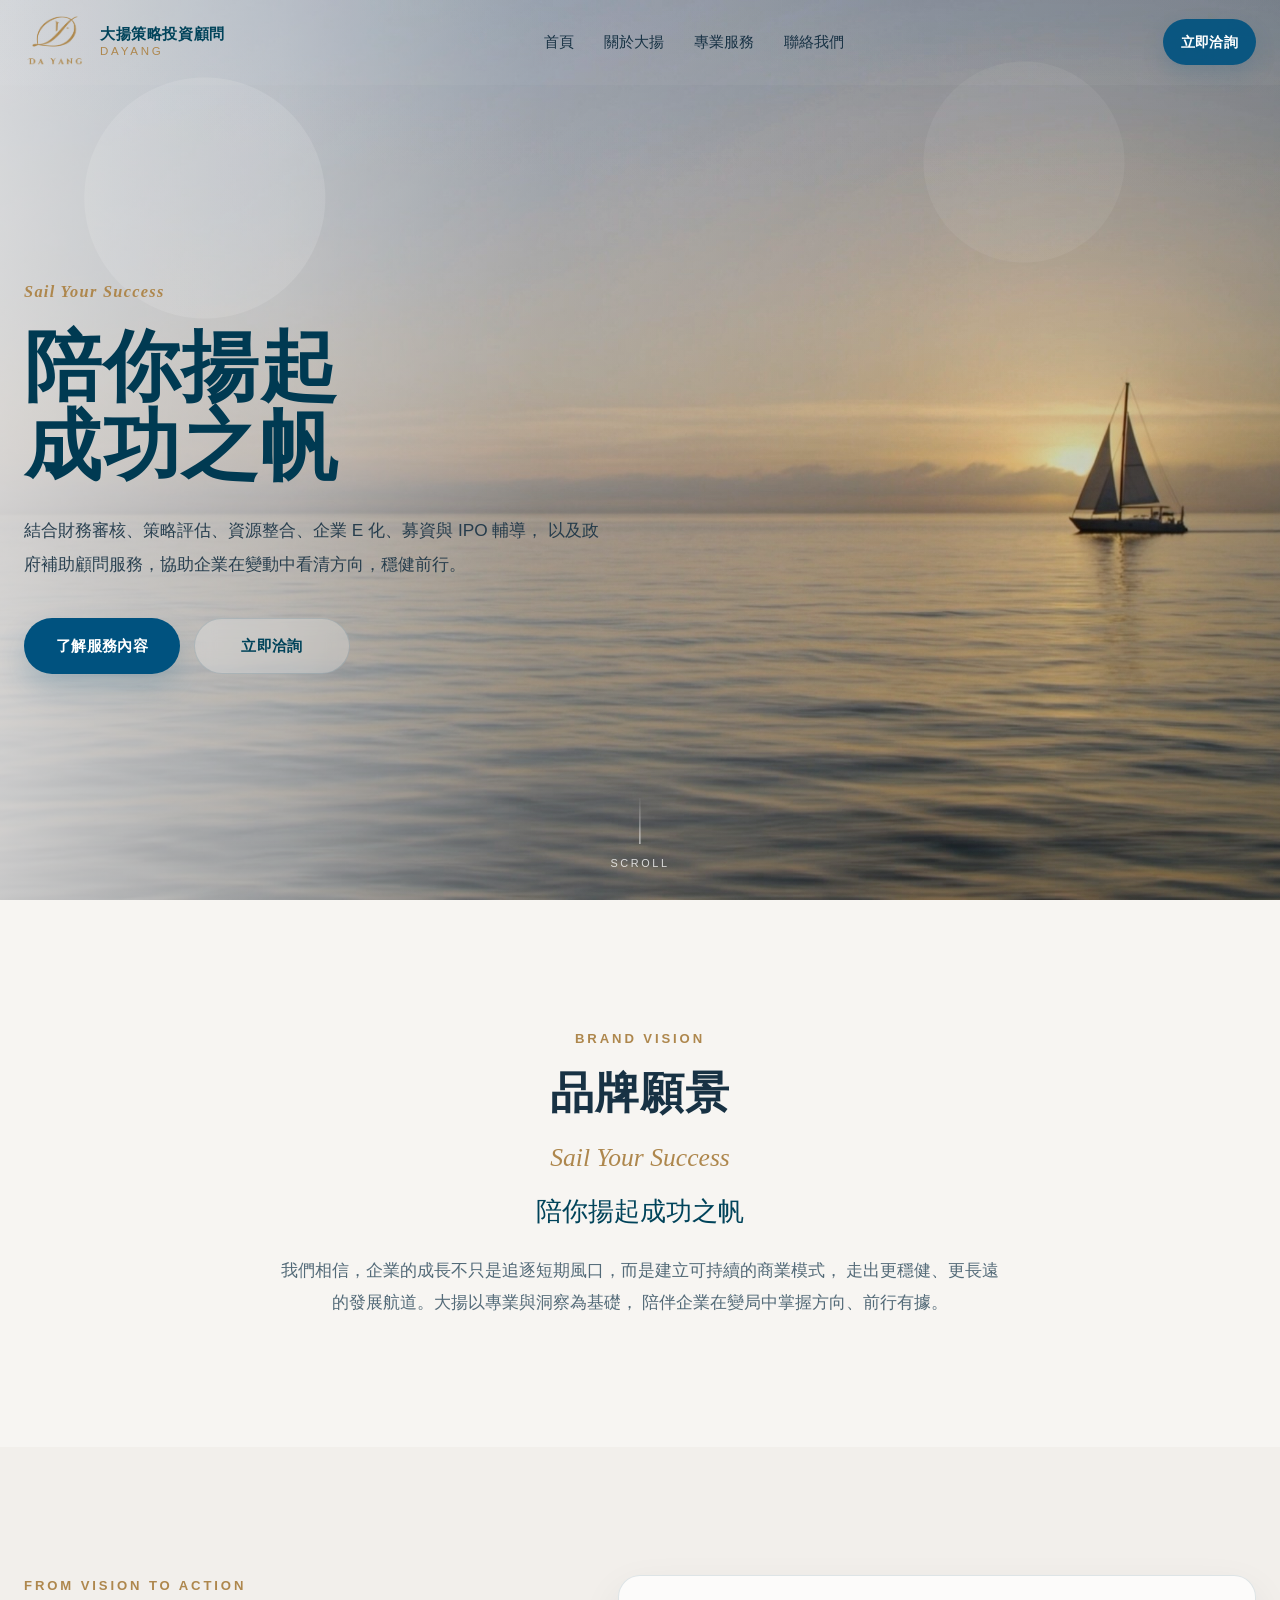
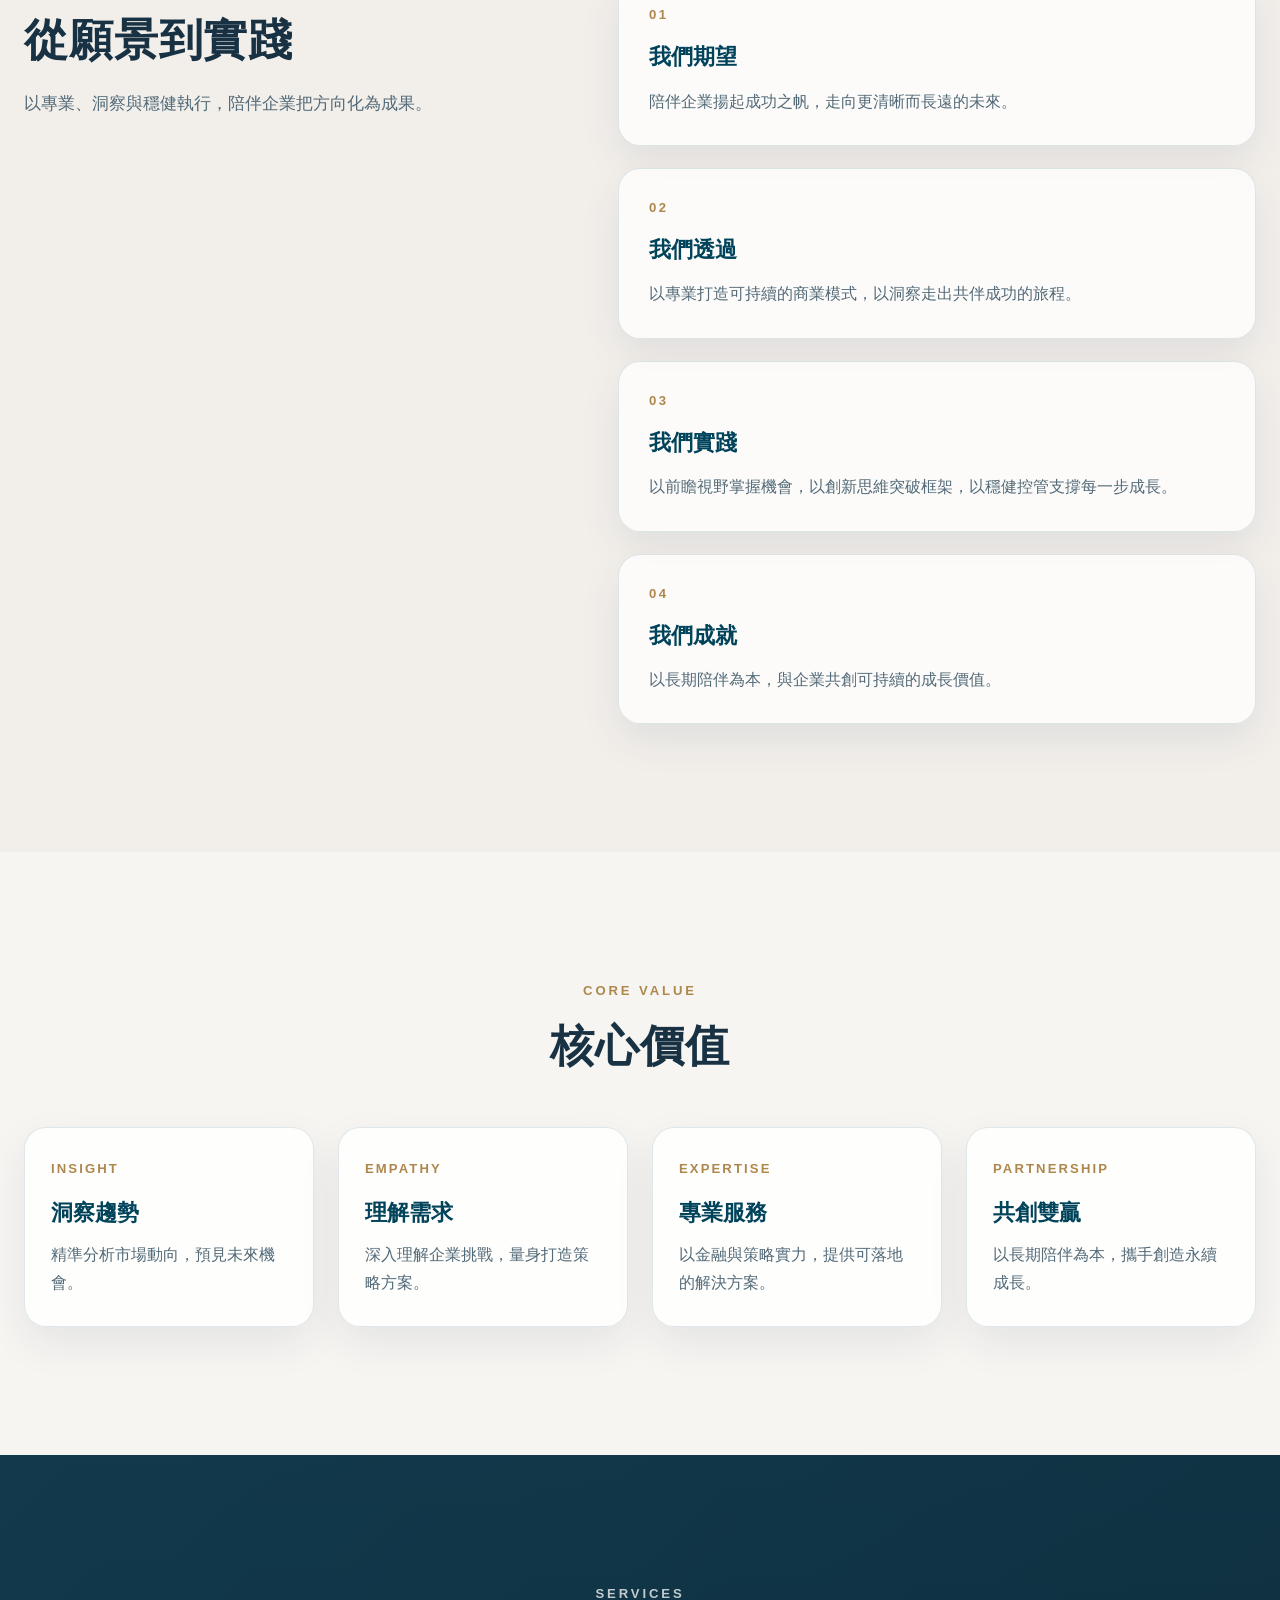
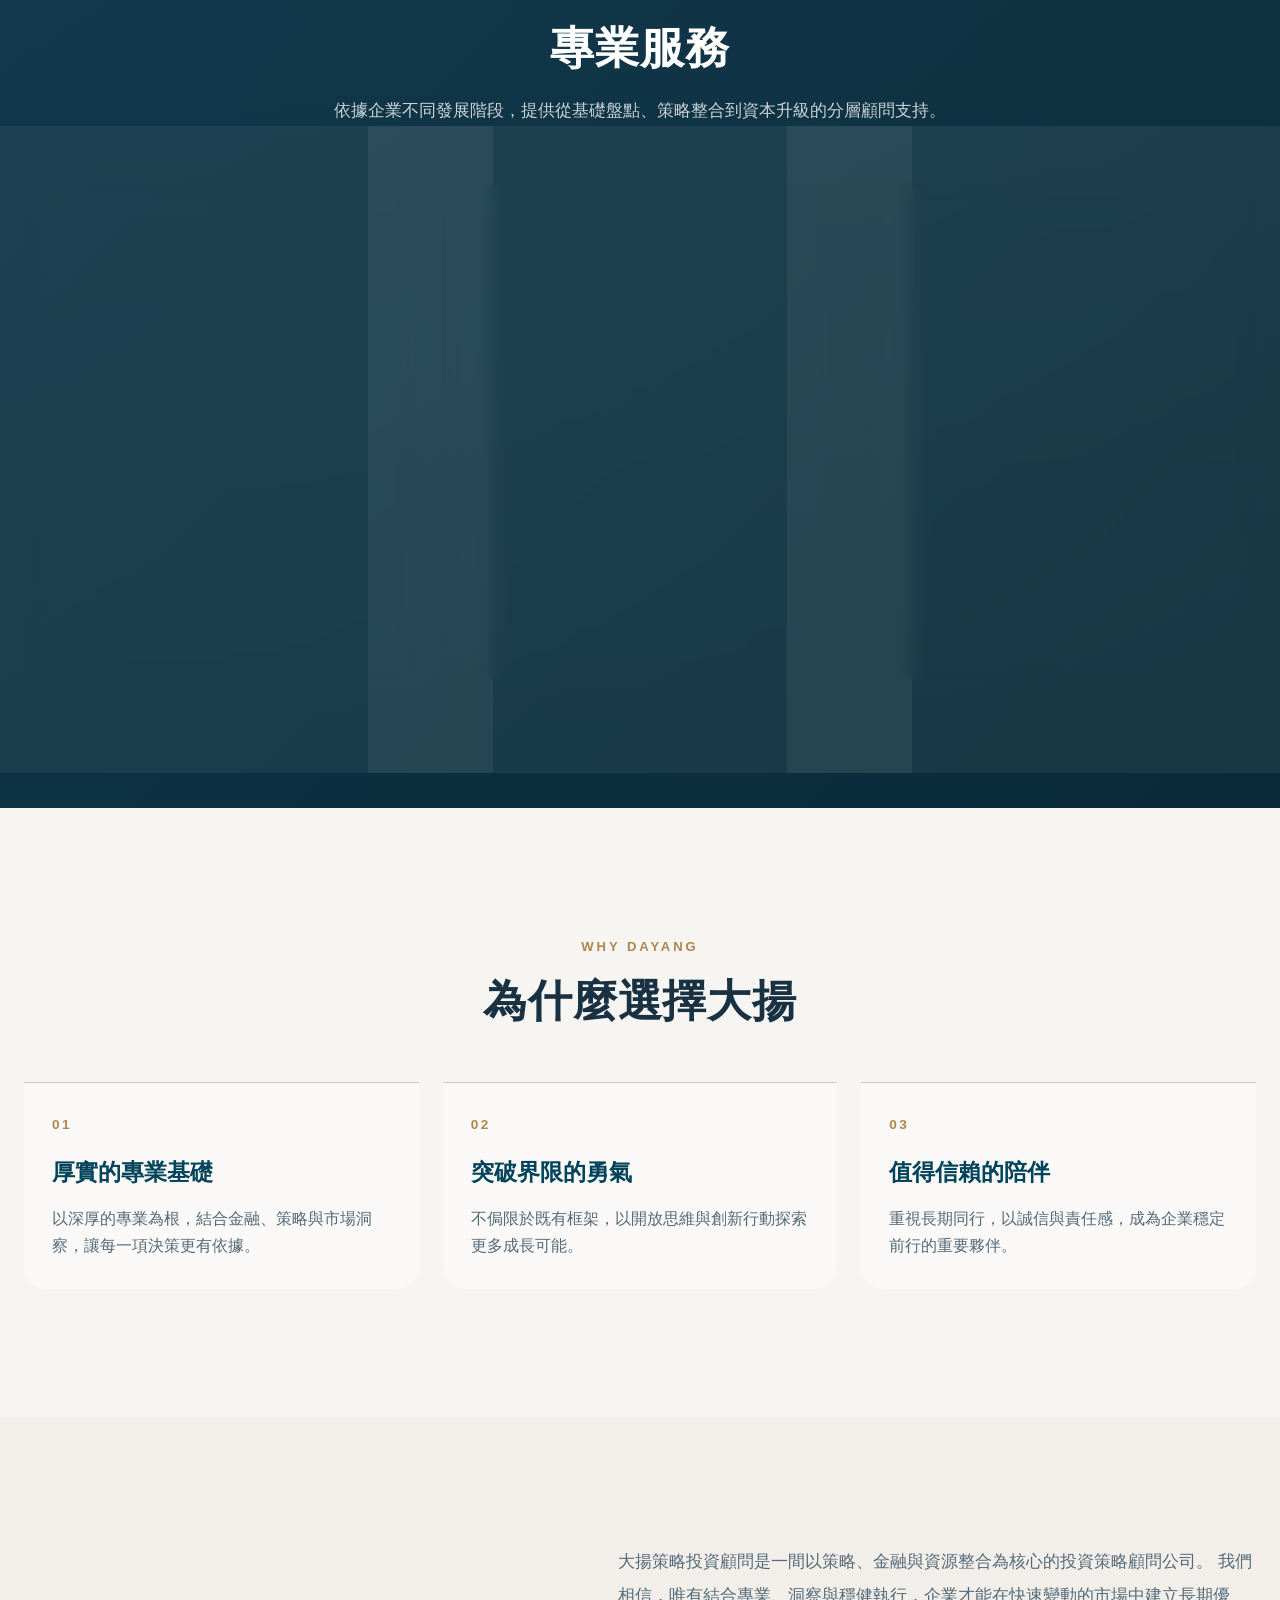
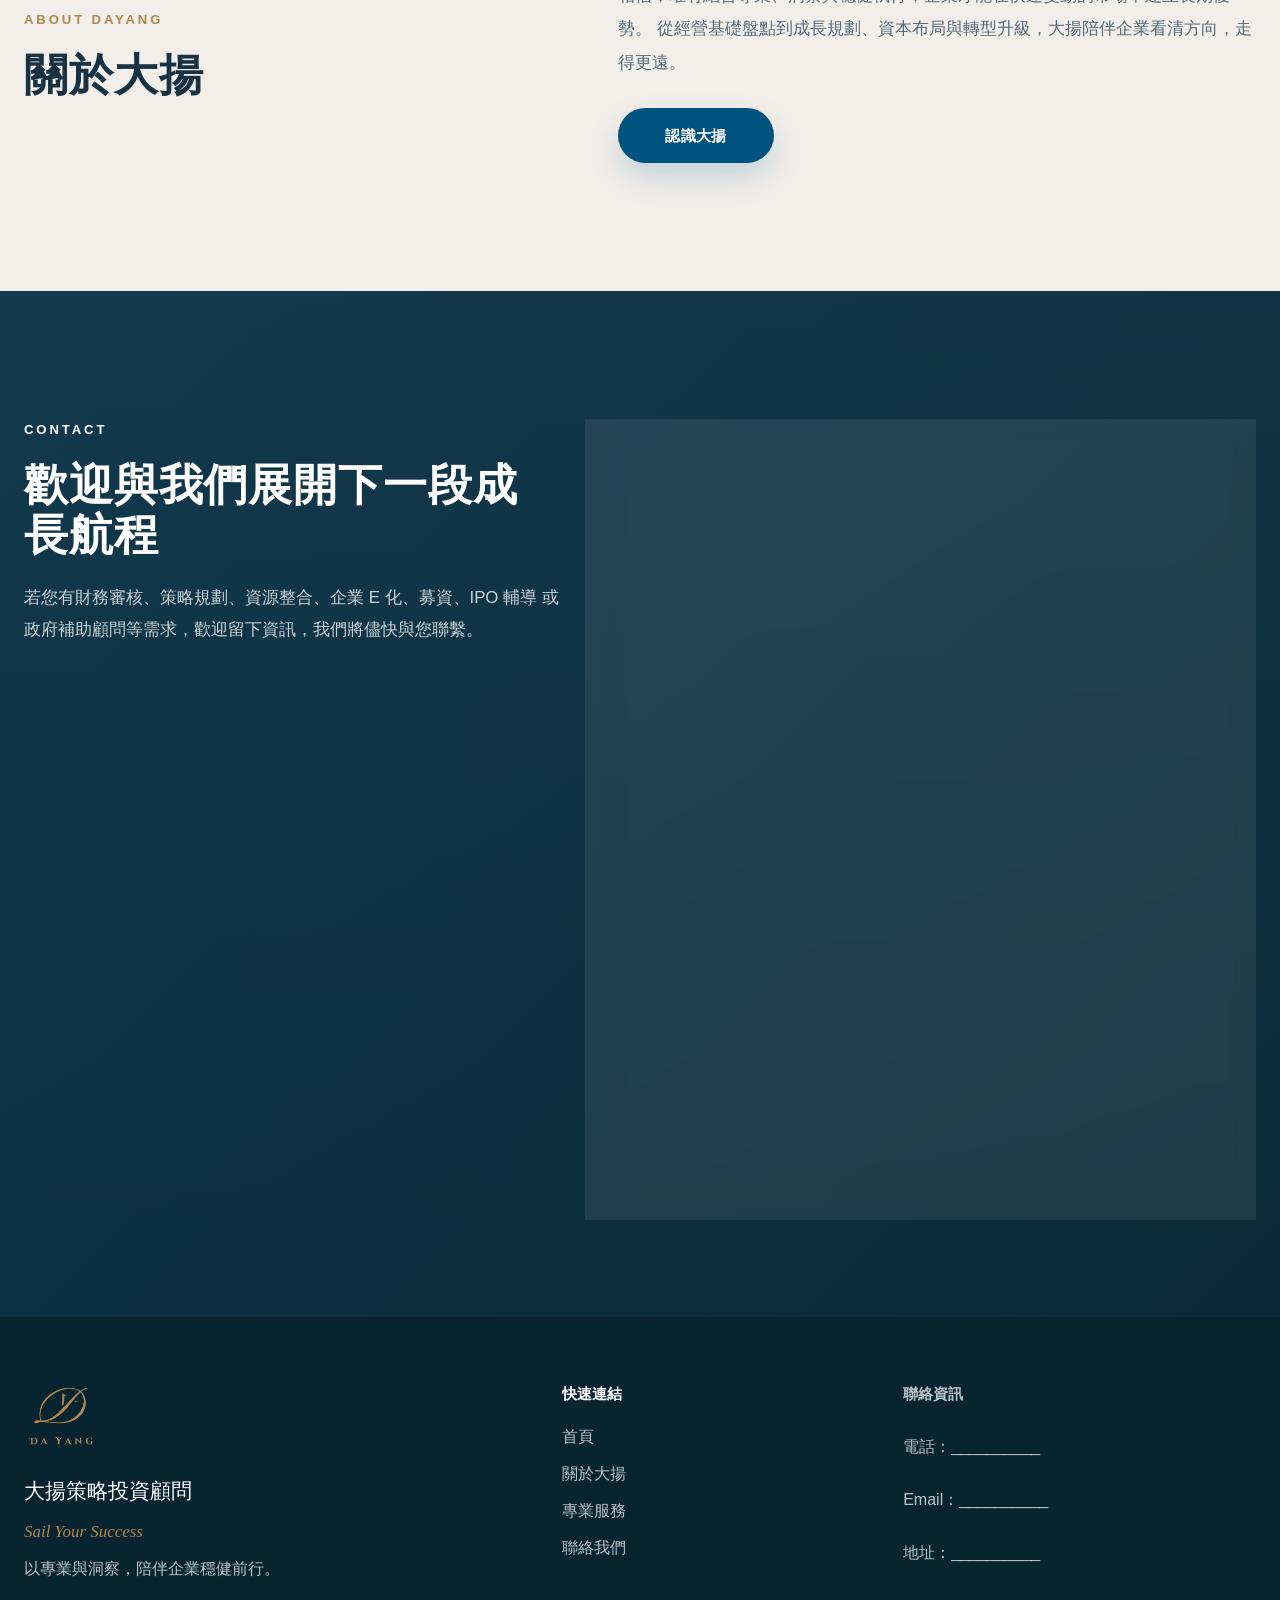
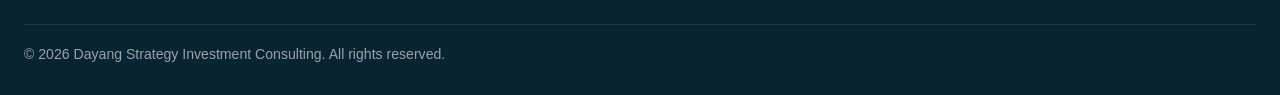
==== commit 2675fb60: "Update index.html" ====
--- a/index.html
+++ b/index.html
@@ -34,8 +34,14 @@
       --header-height: 84px;
     }
 
-    * { box-sizing: border-box; }
-    html { scroll-behavior: smooth; }
+    * {
+      box-sizing: border-box;
+    }
+
+    html {
+      scroll-behavior: smooth;
+    }
+
     body {
       margin: 0;
       color: var(--color-text);
@@ -45,9 +51,22 @@
       overflow-x: hidden;
     }
 
-    img, video { display: block; max-width: 100%; }
-    a { color: inherit; text-decoration: none; }
-    button, input, textarea { font: inherit; }
+    img,
+    video {
+      display: block;
+      max-width: 100%;
+    }
+
+    a {
+      color: inherit;
+      text-decoration: none;
+    }
+
+    button,
+    input,
+    textarea {
+      font: inherit;
+    }
 
     .container {
       width: min(calc(100% - 48px), var(--container));
@@ -59,9 +78,18 @@
       margin: 0 auto;
     }
 
-    .text-center { text-align: center; }
-    .section-light { background: var(--bg-light); }
-    .section-light-alt { background: var(--bg-light-alt); }
+    .text-center {
+      text-align: center;
+    }
+
+    .section-light {
+      background: var(--bg-light);
+    }
+
+    .section-light-alt {
+      background: var(--bg-light-alt);
+    }
+
     .section-dark {
       background:
         linear-gradient(180deg, rgba(255,255,255,0.02), rgba(255,255,255,0)),
@@ -130,7 +158,9 @@
       cursor: pointer;
     }
 
-    .btn:hover { transform: translateY(-2px); }
+    .btn:hover {
+      transform: translateY(-2px);
+    }
 
     .btn-primary {
       background: var(--color-wind-blue);
@@ -138,7 +168,9 @@
       box-shadow: 0 14px 30px rgba(0, 82, 127, 0.18);
     }
 
-    .btn-primary:hover { background: var(--color-deep-sea); }
+    .btn-primary:hover {
+      background: var(--color-deep-sea);
+    }
 
     .btn-secondary {
       background: rgba(255,255,255,0.14);
@@ -166,18 +198,18 @@
       left: 0;
       width: 100%;
       z-index: 100;
-      background: rgba(239, 237, 236, 0.08);
+      background: rgba(239, 237, 236, 0.04);
       backdrop-filter: blur(0px);
       transition:
-        background var(--transition),
-        backdrop-filter var(--transition),
-        border-color var(--transition),
-        box-shadow var(--transition);
+        background 280ms ease,
+        backdrop-filter 280ms ease,
+        border-color 280ms ease,
+        box-shadow 280ms ease;
       border-bottom: 1px solid transparent;
     }
 
     .site-header.is-scrolled {
-      background: rgba(239, 237, 236, 0.82);
+      background: rgba(239, 237, 236, 0.78);
       backdrop-filter: blur(14px);
       border-bottom-color: rgba(0, 67, 90, 0.08);
       box-shadow: 0 8px 24px rgba(0, 43, 64, 0.06);
@@ -199,7 +231,7 @@
     }
 
     .site-logo-image {
-      height: 56px;
+      height: 62px;
       width: auto;
       object-fit: contain;
     }
@@ -258,8 +290,13 @@
       transition: transform var(--transition);
     }
 
-    .nav-list a:hover { color: var(--color-deep-sea); }
-    .nav-list a:hover::after { transform: scaleX(1); }
+    .nav-list a:hover {
+      color: var(--color-deep-sea);
+    }
+
+    .nav-list a:hover::after {
+      transform: scaleX(1);
+    }
 
     .header-cta {
       display: inline-flex;
@@ -268,16 +305,18 @@
       min-height: 46px;
       padding: 0 18px;
       border-radius: 999px;
-      background: var(--color-wind-blue);
-      color: var(--color-white);
+      background: rgba(0, 82, 127, 0.92);
+      color: #ffffff;
       font-size: 0.9rem;
       font-weight: 700;
-      transition: background var(--transition), transform var(--transition);
+      letter-spacing: 0.02em;
+      transition: background 280ms ease, transform 280ms ease, box-shadow 280ms ease;
       white-space: nowrap;
+      box-shadow: 0 10px 22px rgba(0, 82, 127, 0.16);
     }
 
     .header-cta:hover {
-      background: var(--color-deep-sea);
+      background: #00435a;
       transform: translateY(-1px);
     }
 
@@ -305,13 +344,31 @@
       transition: transform var(--transition), opacity var(--transition), top var(--transition);
     }
 
-    .nav-toggle span { top: 21px; }
-    .nav-toggle::before { top: 14px; }
-    .nav-toggle::after { top: 28px; }
-
-    .nav-toggle.is-active span { opacity: 0; }
-    .nav-toggle.is-active::before { top: 21px; transform: rotate(45deg); }
-    .nav-toggle.is-active::after { top: 21px; transform: rotate(-45deg); }
+    .nav-toggle span {
+      top: 21px;
+    }
+
+    .nav-toggle::before {
+      top: 14px;
+    }
+
+    .nav-toggle::after {
+      top: 28px;
+    }
+
+    .nav-toggle.is-active span {
+      opacity: 0;
+    }
+
+    .nav-toggle.is-active::before {
+      top: 21px;
+      transform: rotate(45deg);
+    }
+
+    .nav-toggle.is-active::after {
+      top: 21px;
+      transform: rotate(-45deg);
+    }
 
     .mobile-nav {
       display: none;
@@ -327,9 +384,10 @@
     }
 
     .hero-media {
-  position: absolute;
-  inset: 0;
-}
+      position: absolute;
+      inset: 0;
+      z-index: 0;
+    }
 
     .hero-video,
     .hero-overlay,
@@ -339,31 +397,45 @@
     }
 
     .hero-video {
-  position: absolute;
-  inset: 0;
-  width: 100%;
-  height: 100%;
-  object-fit: cover;
-}
-
-    .hero-video-fallback {
-      background:
-        radial-gradient(circle at 18% 20%, rgba(255,255,255,0.12) 0 80px, transparent 81px),
-        radial-gradient(circle at 78% 14%, rgba(255,255,255,0.08) 0 70px, transparent 71px),
-        linear-gradient(to bottom, #d7e8f6 0%, #bdd7e8 20%, #7ea8c0 48%, #2f6788 70%, #0f3347 100%);
+      z-index: 1;
+      width: 100%;
+      height: 100%;
+      object-fit: cover;
+      object-position: center center;
+      filter: saturate(0.96) contrast(1.02);
     }
 
     .hero-overlay {
       z-index: 2;
+      background:
+        linear-gradient(
+          to right,
+          rgba(239, 237, 236, 0.82) 0%,
+          rgba(239, 237, 236, 0.58) 22%,
+          rgba(239, 237, 236, 0.24) 42%,
+          rgba(8, 27, 38, 0.08) 72%,
+          rgba(8, 27, 38, 0.20) 100%
+        ),
+        linear-gradient(
+          to bottom,
+          rgba(255,255,255,0.04) 0%,
+          rgba(0,0,0,0.06) 52%,
+          rgba(0,0,0,0.18) 100%
+        );
     }
 
     .hero-gradient {
       z-index: 3;
-    }      
+      pointer-events: none;
+      background:
+        radial-gradient(circle at 16% 22%, rgba(255,255,255,0.12) 0 120px, transparent 121px),
+        radial-gradient(circle at 80% 18%, rgba(255,255,255,0.06) 0 100px, transparent 101px),
+        linear-gradient(to bottom, rgba(255,255,255,0.02), transparent 28%);
+    }
 
     .hero-content {
       position: relative;
-      z-index: 2;
+      z-index: 5;
       min-height: 100vh;
       display: flex;
       align-items: center;
@@ -371,14 +443,14 @@
 
     .hero-copy {
       max-width: 660px;
-      padding: 140px 0 88px;
+      padding: 148px 0 96px;
     }
 
     .hero-eyebrow {
-      margin-bottom: 20px;
-      color: var(--color-gold);
+      margin: 0 0 22px;
+      color: #ae874d;
       font-family: "Playfair Display", "Times New Roman", serif;
-      font-size: 1rem;
+      font-size: 1.02rem;
       font-style: italic;
       font-weight: 600;
       letter-spacing: 0.08em;
@@ -387,18 +459,19 @@
 
     .hero-title {
       margin: 0;
-      color: var(--color-deep-sea);
+      color: #003a52;
       font-family: "Noto Serif TC", "Times New Roman", serif;
-      font-size: clamp(3rem, 6vw, 5.8rem);
-      line-height: 1.04;
+      font-size: clamp(3.4rem, 6vw, 6.2rem);
+      line-height: 1.03;
       letter-spacing: 0.02em;
       text-wrap: balance;
+      max-width: 620px;
     }
 
     .hero-description {
-      margin: 26px 0 0;
-      max-width: 600px;
-      color: rgba(24, 50, 68, 0.92);
+      margin: 28px 0 0;
+      max-width: 590px;
+      color: rgba(24, 50, 68, 0.90);
       font-size: 1.08rem;
       line-height: 1.95;
     }
@@ -407,50 +480,58 @@
       display: flex;
       flex-wrap: wrap;
       gap: 14px;
-      margin-top: 34px;
+      margin-top: 36px;
     }
 
     .hero-actions .btn-primary {
       background: #00527f;
-      color: #fff;
-      box-shadow: 0 14px 30px rgba(0, 82, 127, 0.22);
-    }
-
-    .hero-actions .btn-primary:hover { background: #00435a; }
+      color: #ffffff;
+      border: 1px solid transparent;
+      box-shadow: 0 14px 30px rgba(0, 82, 127, 0.20);
+    }
+
+    .hero-actions .btn-primary:hover {
+      background: #00435a;
+      box-shadow: 0 18px 36px rgba(0, 67, 90, 0.24);
+    }
 
     .hero-actions .btn-secondary {
-      background: rgba(255,255,255,0.3);
+      background: rgba(255,255,255,0.26);
       color: #00435a;
-      border: 1px solid rgba(0, 67, 90, 0.16);
-      backdrop-filter: blur(8px);
+      border: 1px solid rgba(0, 67, 90, 0.14);
+      backdrop-filter: blur(10px);
     }
 
     .hero-actions .btn-secondary:hover {
       border-color: #ae874d;
       color: #00435a;
-      background: rgba(255,255,255,0.44);
+      background: rgba(255,255,255,0.40);
     }
 
     .hero-scroll {
       position: absolute;
       left: 50%;
-      bottom: 32px;
-      z-index: 3;
+      bottom: 28px;
+      z-index: 6;
       transform: translateX(-50%);
       display: inline-flex;
       flex-direction: column;
       align-items: center;
       gap: 10px;
-      color: rgba(255,255,255,0.8);
-      font-size: 0.72rem;
-      letter-spacing: 0.22em;
+      color: rgba(255,255,255,0.78);
+      font-size: 0.68rem;
+      letter-spacing: 0.24em;
       text-transform: uppercase;
     }
 
     .hero-scroll-line {
       width: 1px;
-      height: 42px;
-      background: linear-gradient(to bottom, rgba(255,255,255,0.08), rgba(255,255,255,0.88));
+      height: 46px;
+      background: linear-gradient(
+        to bottom,
+        rgba(255,255,255,0.06),
+        rgba(255,255,255,0.88)
+      );
       animation: scrollPulse 1.8s infinite;
     }
 
@@ -475,7 +556,7 @@
       color: var(--color-deep-sea);
     }
 
-    /* Split sections */
+    /* Split */
     .split-layout {
       display: grid;
       grid-template-columns: 0.9fr 1.1fr;
@@ -571,8 +652,13 @@
       color: var(--color-white);
     }
 
-    .services-section .eyebrow { color: rgba(255,255,255,0.74); }
-    .services-section .section-description { color: rgba(255,255,255,0.78); }
+    .services-section .eyebrow {
+      color: rgba(255,255,255,0.74);
+    }
+
+    .services-section .section-description {
+      color: rgba(255,255,255,0.78);
+    }
 
     .service-grid {
       display: grid;
@@ -688,8 +774,13 @@
     }
 
     /* About */
-    .about-layout { align-items: center; }
-    .about-content { max-width: 720px; }
+    .about-layout {
+      align-items: center;
+    }
+
+    .about-content {
+      max-width: 720px;
+    }
 
     .about-text {
       margin: 0;
@@ -698,7 +789,9 @@
       line-height: 2;
     }
 
-    .about-actions { margin-top: 28px; }
+    .about-actions {
+      margin-top: 28px;
+    }
 
     /* Contact */
     .contact-layout {
@@ -763,7 +856,9 @@
       min-height: 140px;
     }
 
-    .form-actions { padding-top: 6px; }
+    .form-actions {
+      padding-top: 6px;
+    }
 
     /* Footer */
     .site-footer {
@@ -822,7 +917,9 @@
       gap: 10px;
     }
 
-    .footer-nav a:hover { color: var(--color-gold); }
+    .footer-nav a:hover {
+      color: var(--color-gold);
+    }
 
     .footer-contact {
       display: grid;
@@ -840,7 +937,7 @@
       color: rgba(255,255,255,0.58);
     }
 
-    /* Reveal animation */
+    /* Reveal */
     .reveal {
       opacity: 0;
       transform: translateY(28px);
@@ -860,27 +957,39 @@
         gap: 42px;
       }
 
-      .split-intro { position: static; }
-      .value-grid { grid-template-columns: repeat(2, 1fr); }
+      .split-intro {
+        position: static;
+      }
+
+      .value-grid {
+        grid-template-columns: repeat(2, 1fr);
+      }
+
       .service-grid,
       .why-grid,
-      .footer-inner { grid-template-columns: 1fr; }
-      .hero-copy { max-width: 580px; }
+      .footer-inner {
+        grid-template-columns: 1fr;
+      }
+
+      .hero-copy {
+        max-width: 580px;
+      }
     }
 
     @media (max-width: 980px) {
-      .hero-overlay {
-        background:
-          linear-gradient(to right, rgba(239, 237, 236, 0.82) 0%, rgba(239, 237, 236, 0.56) 48%, rgba(5, 20, 28, 0.18) 100%),
-          linear-gradient(to bottom, rgba(255,255,255,0.05), rgba(0,0,0,0.18));
-      }
-
-      .site-logo-text { display: none; }
+      .site-logo-text {
+        display: none;
+      }
     }
 
     @media (max-width: 820px) {
-      section { padding: 96px 0; }
-      .container { width: min(calc(100% - 32px), var(--container)); }
+      section {
+        padding: 96px 0;
+      }
+
+      .container {
+        width: min(calc(100% - 32px), var(--container));
+      }
 
       .header-inner {
         grid-template-columns: auto 1fr auto auto;
@@ -888,9 +997,13 @@
       }
 
       .site-nav,
-      .header-cta { display: none; }
-
-      .nav-toggle { display: inline-block; }
+      .header-cta {
+        display: none;
+      }
+
+      .nav-toggle {
+        display: inline-block;
+      }
 
       .mobile-nav {
         display: block;
@@ -925,36 +1038,81 @@
         font-weight: 600;
       }
 
-      .hero-content { align-items: flex-start; }
-      .hero-copy { max-width: none; padding: 126px 0 84px; }
-      .hero-title { max-width: 520px; }
-      .hero-description { max-width: 520px; font-size: 1rem; }
-      .hero-scroll { bottom: 24px; }
-      .value-grid { grid-template-columns: 1fr; }
-      .contact-form-wrap { padding: 22px; }
-      .footer-inner { padding-bottom: 34px; }
-    }
-
-    @media (max-width: 560px) {
-      .site-logo-image { height: 46px; }
-      .hero-section { min-height: 86vh; }
+      .site-logo-image {
+        height: 54px;
+      }
+
+      .hero-content {
+        align-items: flex-start;
+      }
+
+      .hero-copy {
+        max-width: none;
+        padding: 132px 0 84px;
+      }
+
+      .hero-title {
+        max-width: 540px;
+        font-size: clamp(3rem, 10vw, 4.8rem);
+      }
+
+      .hero-description {
+        max-width: 520px;
+        font-size: 1rem;
+      }
 
       .hero-overlay {
         background:
-          linear-gradient(to bottom, rgba(239, 237, 236, 0.78) 0%, rgba(239, 237, 236, 0.48) 42%, rgba(5, 20, 28, 0.24) 100%),
-          linear-gradient(to bottom, rgba(255,255,255,0.05), rgba(0,0,0,0.18));
-      }
-
-      .hero-copy { padding: 112px 0 76px; }
-      .hero-eyebrow { font-size: 0.94rem; }
+          linear-gradient(
+            to right,
+            rgba(239, 237, 236, 0.84) 0%,
+            rgba(239, 237, 236, 0.62) 44%,
+            rgba(8, 27, 38, 0.14) 100%
+          ),
+          linear-gradient(to bottom, rgba(255,255,255,0.04), rgba(0,0,0,0.16));
+      }
+
+      .value-grid {
+        grid-template-columns: 1fr;
+      }
+
+      .contact-form-wrap {
+        padding: 22px;
+      }
+
+      .footer-inner {
+        padding-bottom: 34px;
+      }
+    }
+
+    @media (max-width: 560px) {
+      .site-logo-image {
+        height: 46px;
+      }
+
+      .hero-section {
+        min-height: 88vh;
+      }
+
+      .hero-copy {
+        padding: 116px 0 76px;
+      }
+
+      .hero-eyebrow {
+        font-size: 0.92rem;
+        margin-bottom: 18px;
+      }
+
       .hero-title {
-        font-size: clamp(2.5rem, 13vw, 4rem);
+        font-size: clamp(2.5rem, 13vw, 4.1rem);
         line-height: 1.06;
+        max-width: 100%;
       }
 
       .hero-description {
         font-size: 0.96rem;
-        line-height: 1.9;
+        line-height: 1.88;
+        max-width: 100%;
       }
 
       .hero-actions {
@@ -962,8 +1120,24 @@
         align-items: stretch;
       }
 
-      .hero-actions .btn { width: 100%; }
-      .hero-scroll { display: none; }
+      .hero-actions .btn {
+        width: 100%;
+      }
+
+      .hero-overlay {
+        background:
+          linear-gradient(
+            to bottom,
+            rgba(239, 237, 236, 0.82) 0%,
+            rgba(239, 237, 236, 0.58) 42%,
+            rgba(8, 27, 38, 0.24) 100%
+          ),
+          linear-gradient(to bottom, rgba(255,255,255,0.04), rgba(0,0,0,0.18));
+      }
+
+      .hero-scroll {
+        display: none;
+      }
 
       .framework-item,
       .value-card,
@@ -973,7 +1147,9 @@
         padding-right: 20px;
       }
 
-      .section-title { font-size: 2rem; }
+      .section-title {
+        font-size: 2rem;
+      }
 
       .section-description,
       .about-text,
@@ -983,7 +1159,9 @@
         font-size: 0.98rem;
       }
 
-      .footer-logo { height: 62px; }
+      .footer-logo {
+        height: 62px;
+      }
     }
   </style>
 </head>
@@ -1039,7 +1217,6 @@
           <source src="assets/video/dayang-hero.mp4" type="video/mp4" />
         </video>
 
-  
         <div class="hero-overlay"></div>
         <div class="hero-gradient"></div>
       </div>
@@ -1353,9 +1530,9 @@
 
       <div class="footer-contact">
         <p class="footer-heading">聯絡資訊</p>
-        <p>電話：(02) 8978-1881 </p>
-        <p>Email：info@dayangsic.com</p>
-        <p></p>
+        <p>電話：__________</p>
+        <p>Email：__________</p>
+        <p>地址：__________</p>
       </div>
     </div>
 
@@ -1365,8 +1542,8 @@
   </footer>
 
   <script>
-    // Header scroll state
     const siteHeader = document.getElementById("siteHeader");
+
     function updateHeaderState() {
       if (window.scrollY > 10) {
         siteHeader.classList.add("is-scrolled");
@@ -1374,10 +1551,10 @@
         siteHeader.classList.remove("is-scrolled");
       }
     }
+
     updateHeaderState();
     window.addEventListener("scroll", updateHeaderState);
 
-    // Mobile nav
     const navToggle = document.getElementById("navToggle");
     const mobileNav = document.getElementById("mobileNav");
     const mobileNavLinks = mobileNav.querySelectorAll("a");
@@ -1398,8 +1575,8 @@
       });
     });
 
-    // Reveal on scroll
     const revealEls = document.querySelectorAll(".reveal");
+
     const observer = new IntersectionObserver((entries) => {
       entries.forEach(entry => {
         if (entry.isIntersecting) {
@@ -1414,11 +1591,10 @@
 
     revealEls.forEach(el => observer.observe(el));
 
-    // Simple contact form placeholder
     const contactForm = document.querySelector(".contact-form");
     contactForm.addEventListener("submit", (e) => {
       e.preventDefault();
-      alert("表單送出功能可在下一步接 EmailJS、Formspree、Netlify Forms 或後端 API。");
+      alert("表單送出功能下一步可接 EmailJS、Formspree、Netlify Forms 或後端 API。");
     });
   </script>
 </body>
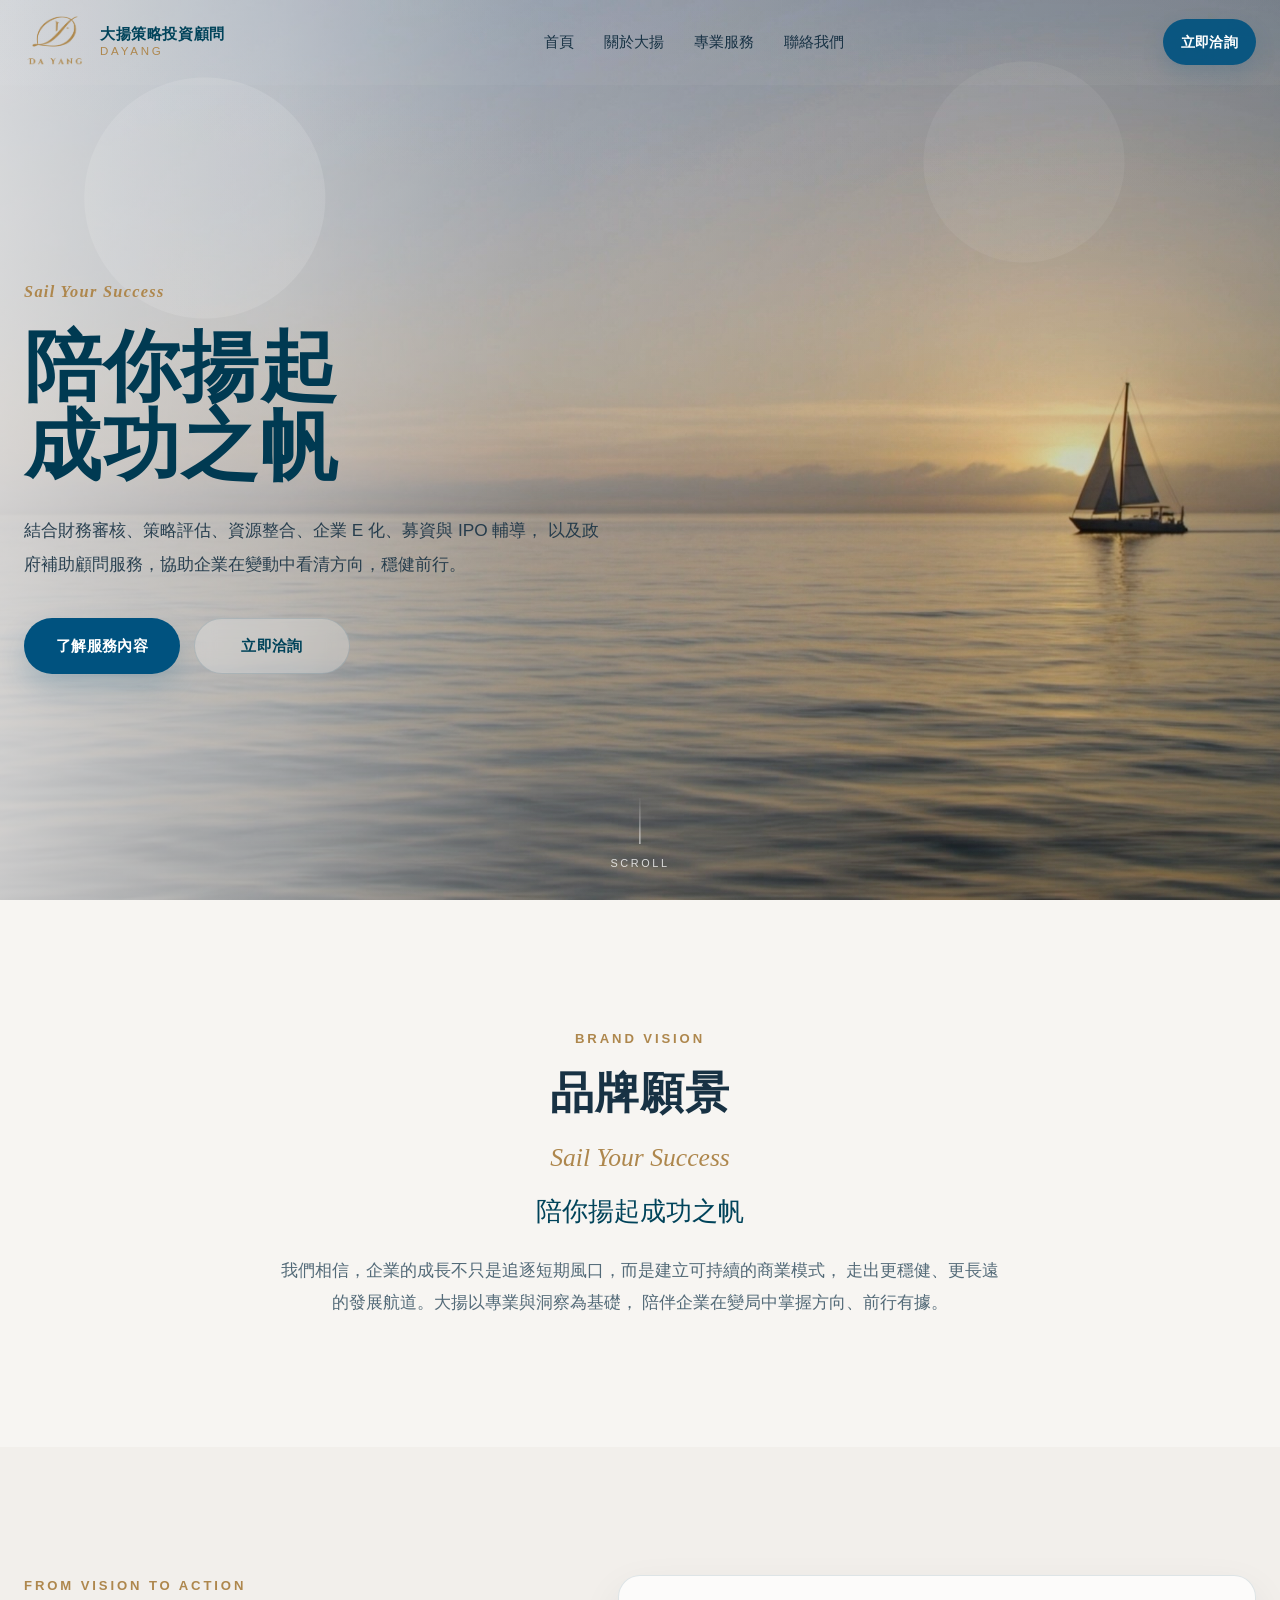
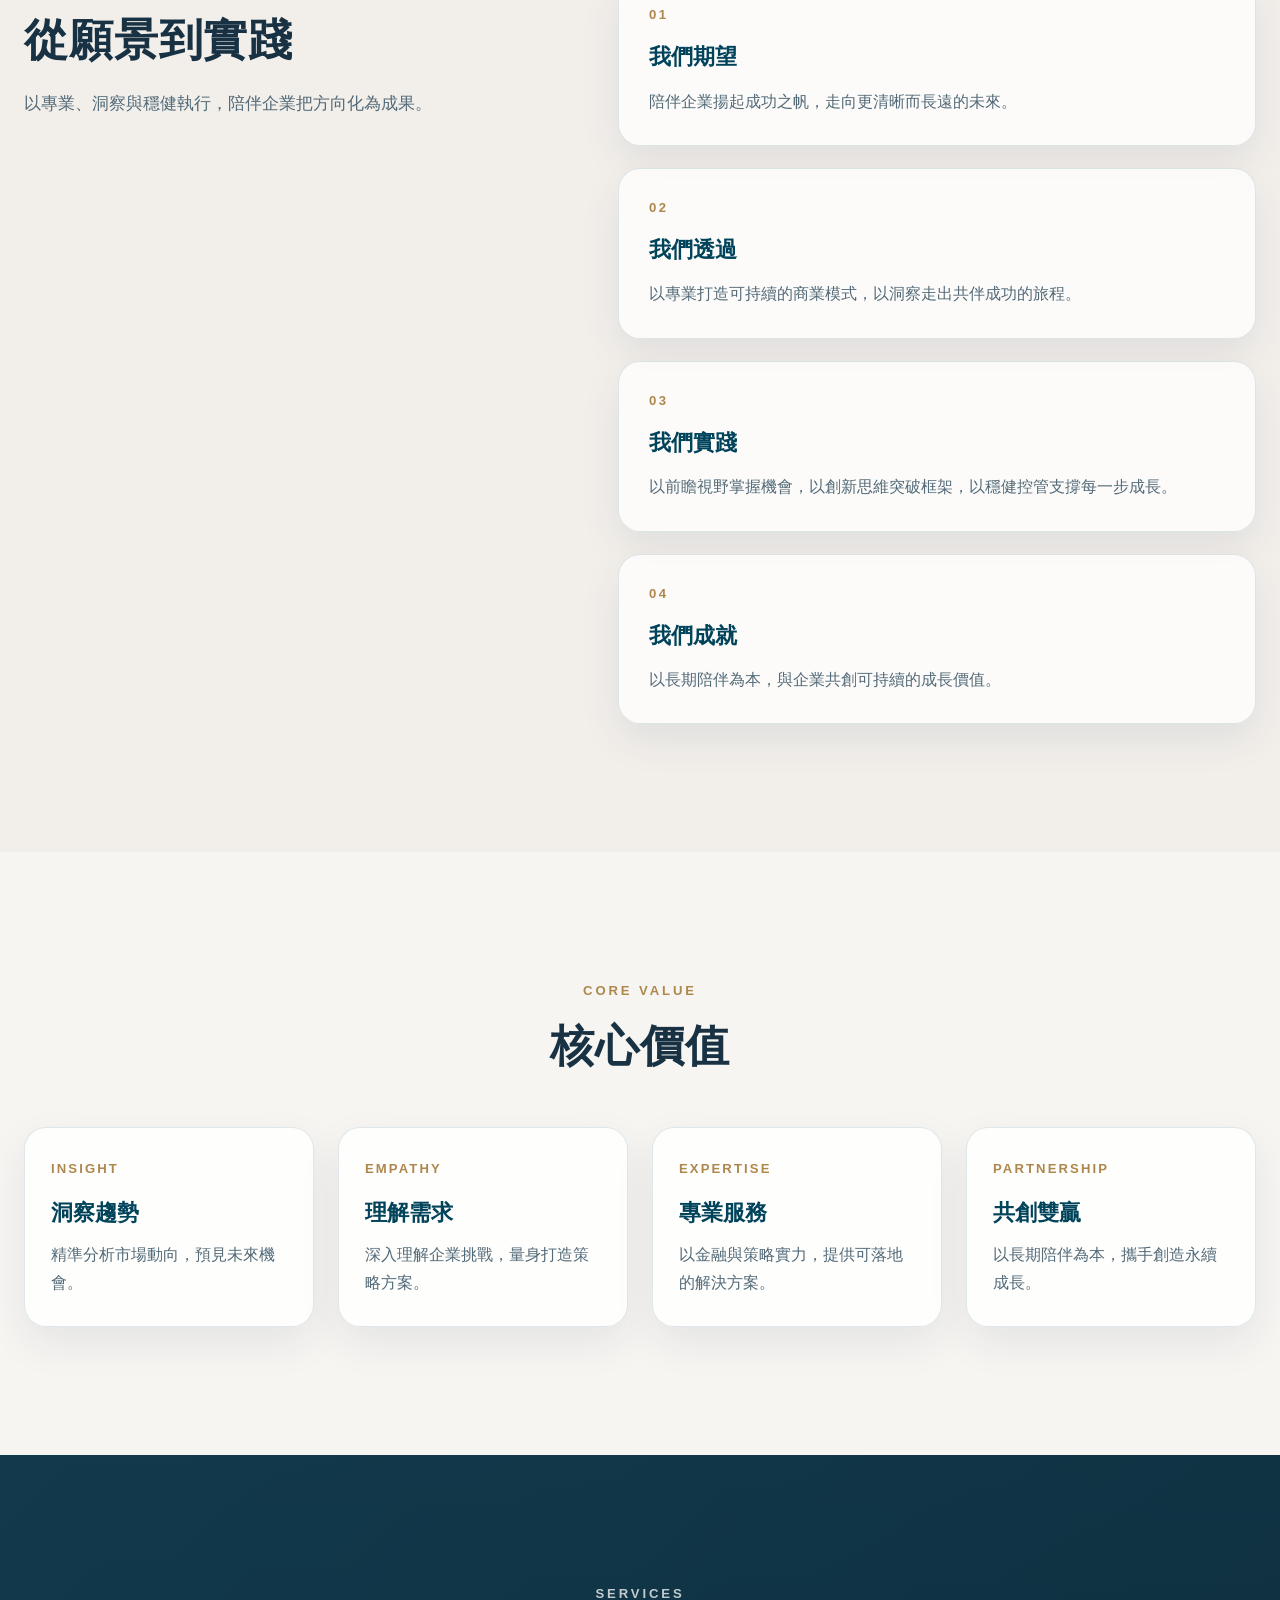
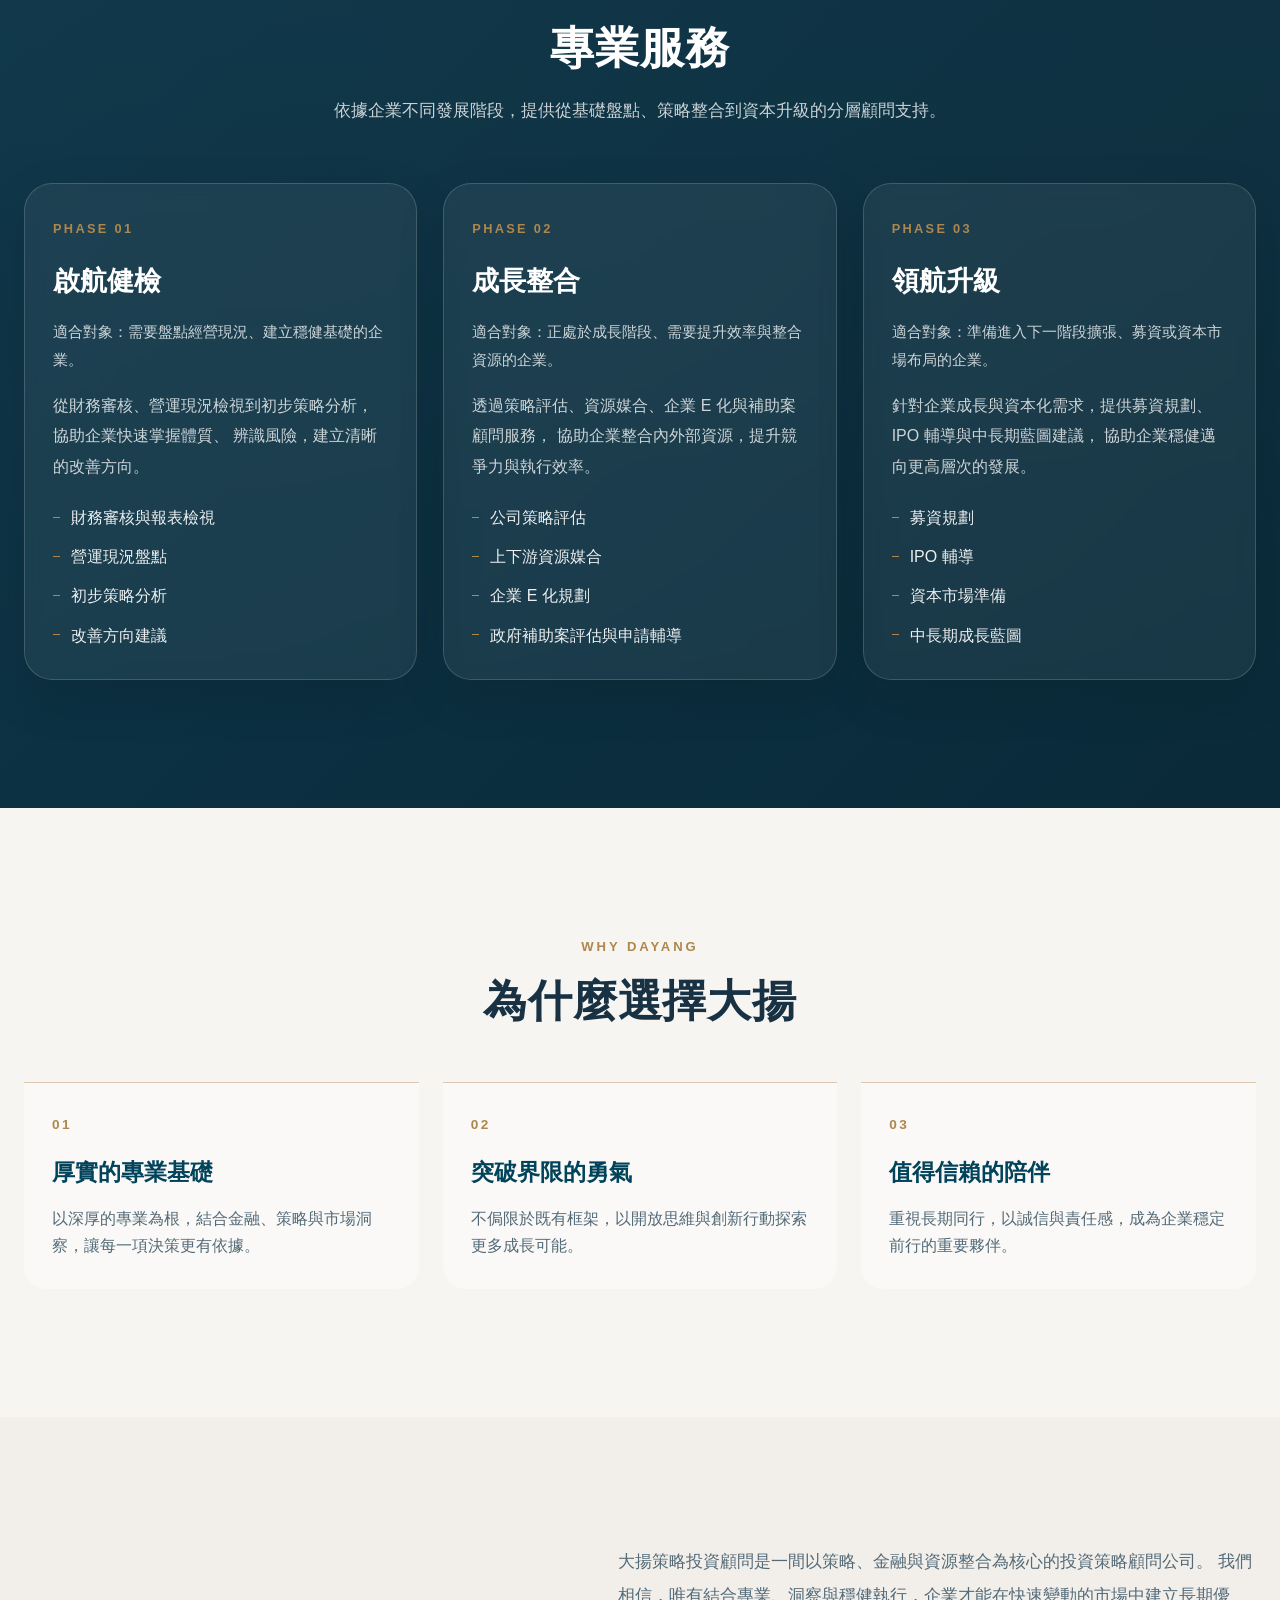
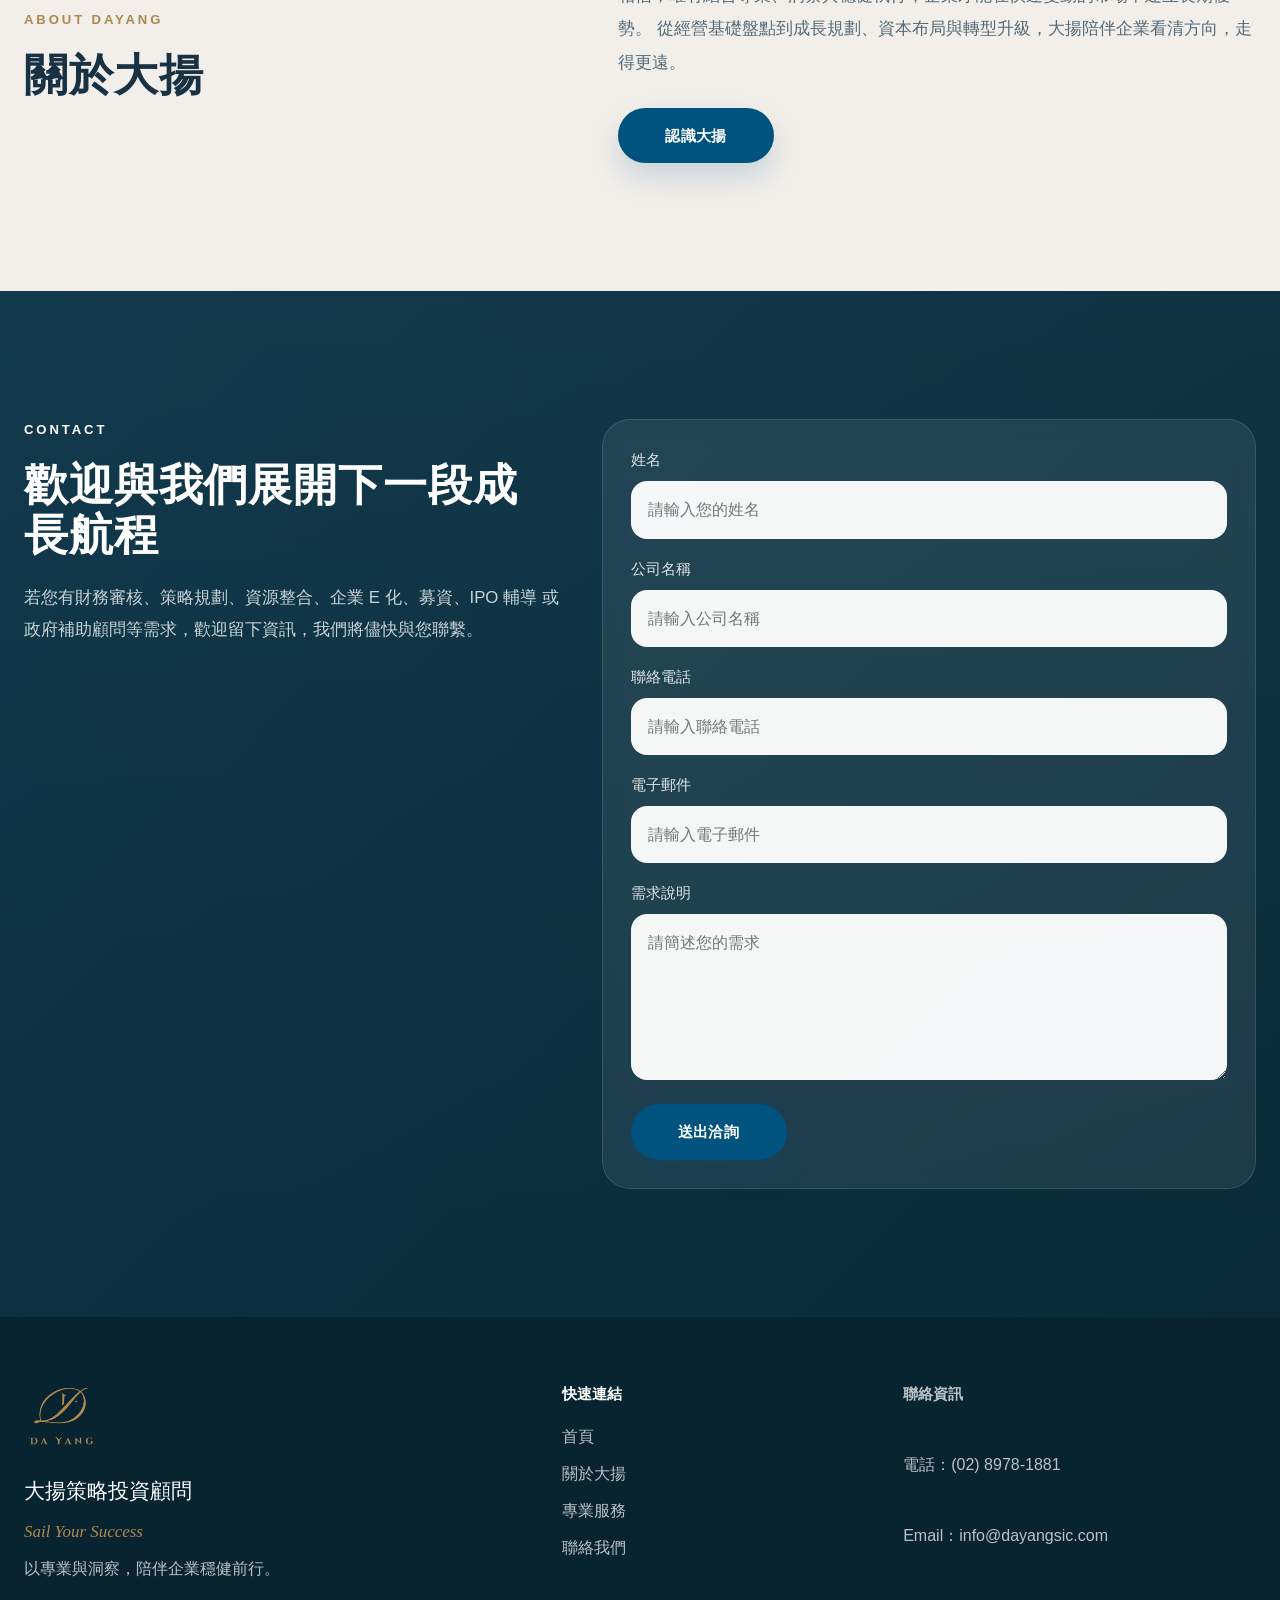
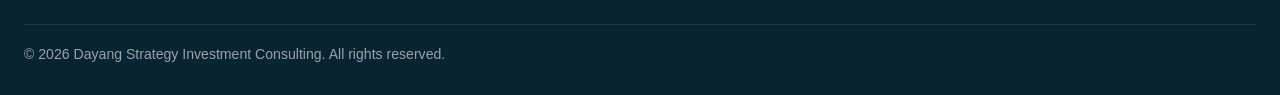
==== commit aee1127e: "Update index.html" ====
--- a/index.html
+++ b/index.html
@@ -1474,32 +1474,39 @@
         </div>
 
         <div class="contact-form-wrap reveal">
-          <form class="contact-form">
+          <form
+            class="contact-form"
+            action="https://formspree.io/f/YOUR_FORM_ID"
+            method="POST"
+          >
+            <input type="hidden" name="_subject" value="大揚官網新洽詢" />
+            <input type="hidden" name="_language" value="zh-Hant" />
+          
             <div class="form-row">
               <label for="name">姓名</label>
-              <input type="text" id="name" name="name" placeholder="請輸入您的姓名" />
+              <input type="text" id="name" name="name" placeholder="請輸入您的姓名" required />
             </div>
-
+          
             <div class="form-row">
               <label for="company">公司名稱</label>
               <input type="text" id="company" name="company" placeholder="請輸入公司名稱" />
             </div>
-
+          
             <div class="form-row">
               <label for="phone">聯絡電話</label>
               <input type="tel" id="phone" name="phone" placeholder="請輸入聯絡電話" />
             </div>
-
+          
             <div class="form-row">
               <label for="email">電子郵件</label>
-              <input type="email" id="email" name="email" placeholder="請輸入電子郵件" />
+              <input type="email" id="email" name="email" placeholder="請輸入電子郵件" required />
             </div>
-
+          
             <div class="form-row">
               <label for="message">需求說明</label>
-              <textarea id="message" name="message" rows="5" placeholder="請簡述您的需求"></textarea>
+              <textarea id="message" name="message" rows="5" placeholder="請簡述您的需求" required></textarea>
             </div>
-
+          
             <div class="form-actions">
               <button type="submit" class="btn btn-primary">送出洽詢</button>
             </div>
@@ -1530,9 +1537,9 @@
 
       <div class="footer-contact">
         <p class="footer-heading">聯絡資訊</p>
-        <p>電話：__________</p>
-        <p>Email：__________</p>
-        <p>地址：__________</p>
+        <p>電話：(02) 8978-1881</p>
+        <p>Email：info@dayangsic.com</p>
+        
       </div>
     </div>
 
@@ -1591,11 +1598,7 @@
 
     revealEls.forEach(el => observer.observe(el));
 
-    const contactForm = document.querySelector(".contact-form");
-    contactForm.addEventListener("submit", (e) => {
-      e.preventDefault();
-      alert("表單送出功能下一步可接 EmailJS、Formspree、Netlify Forms 或後端 API。");
-    });
+    
   </script>
 </body>
 </html>
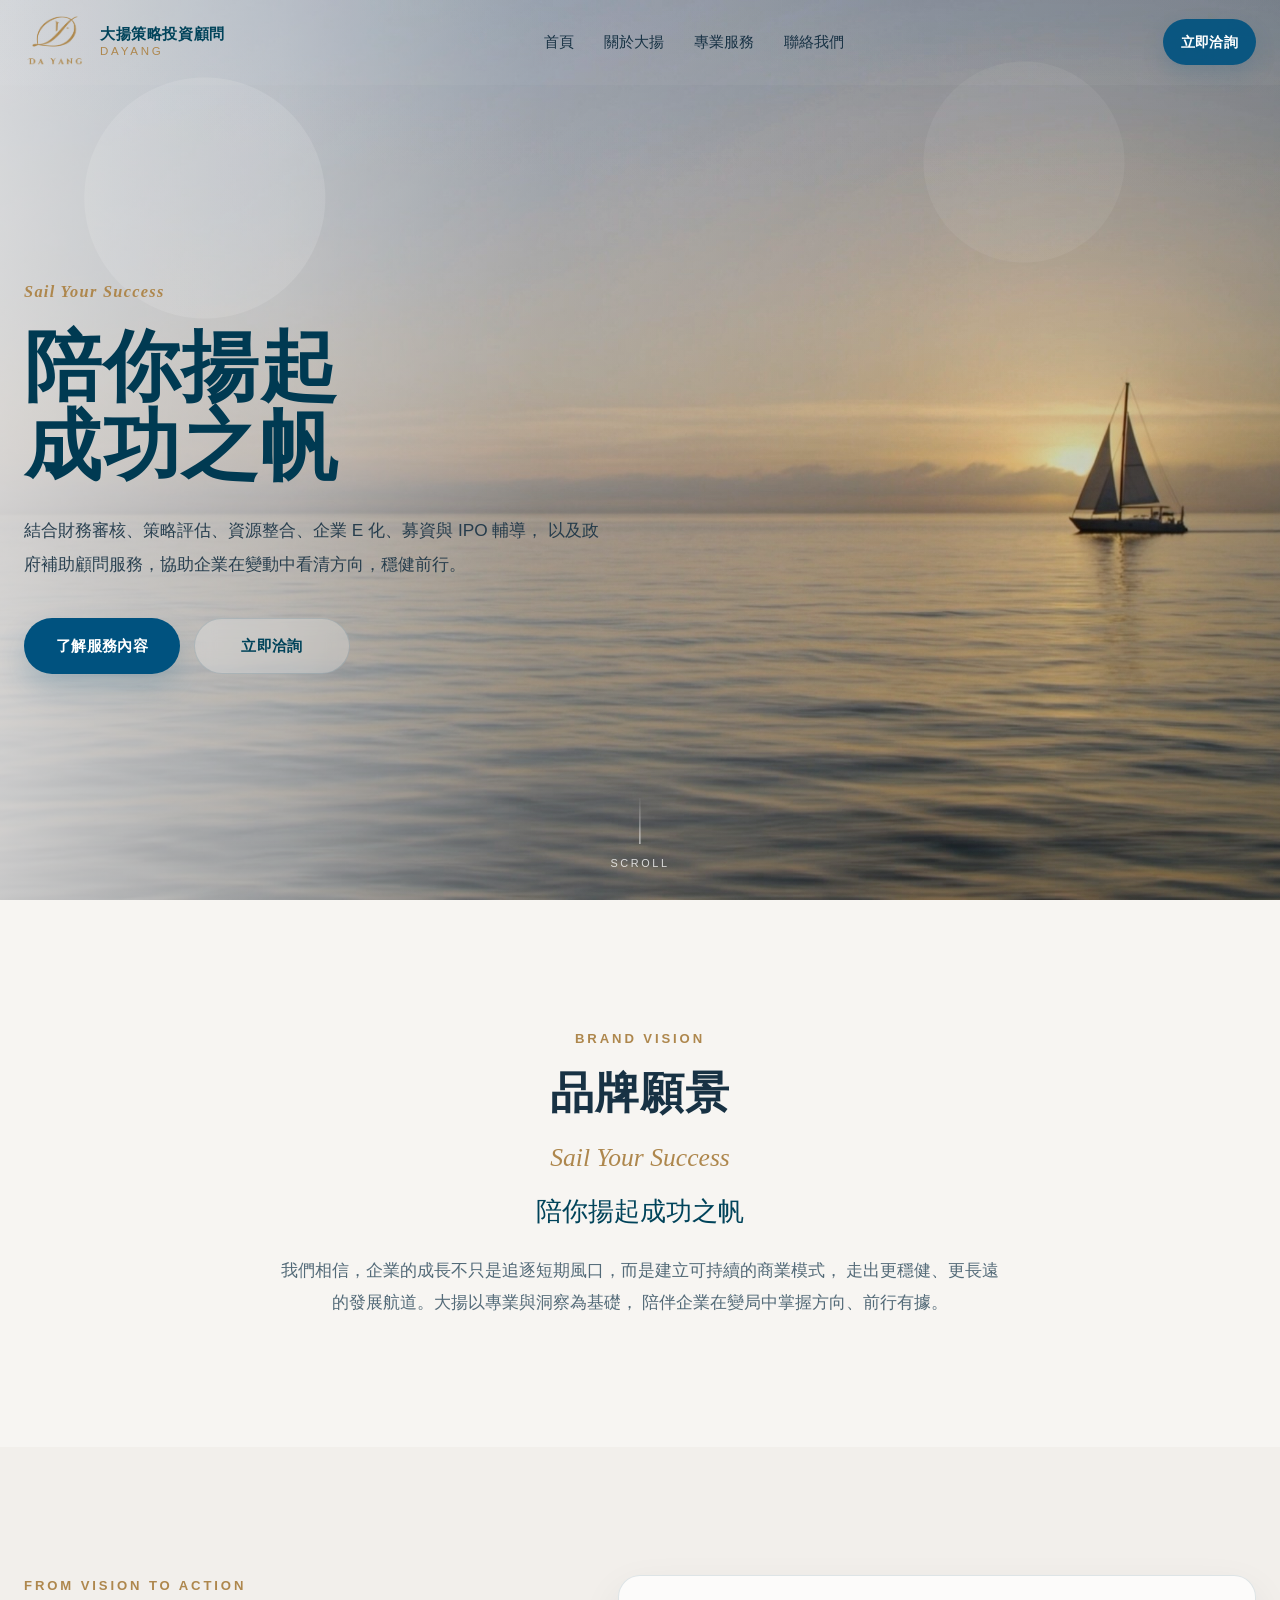
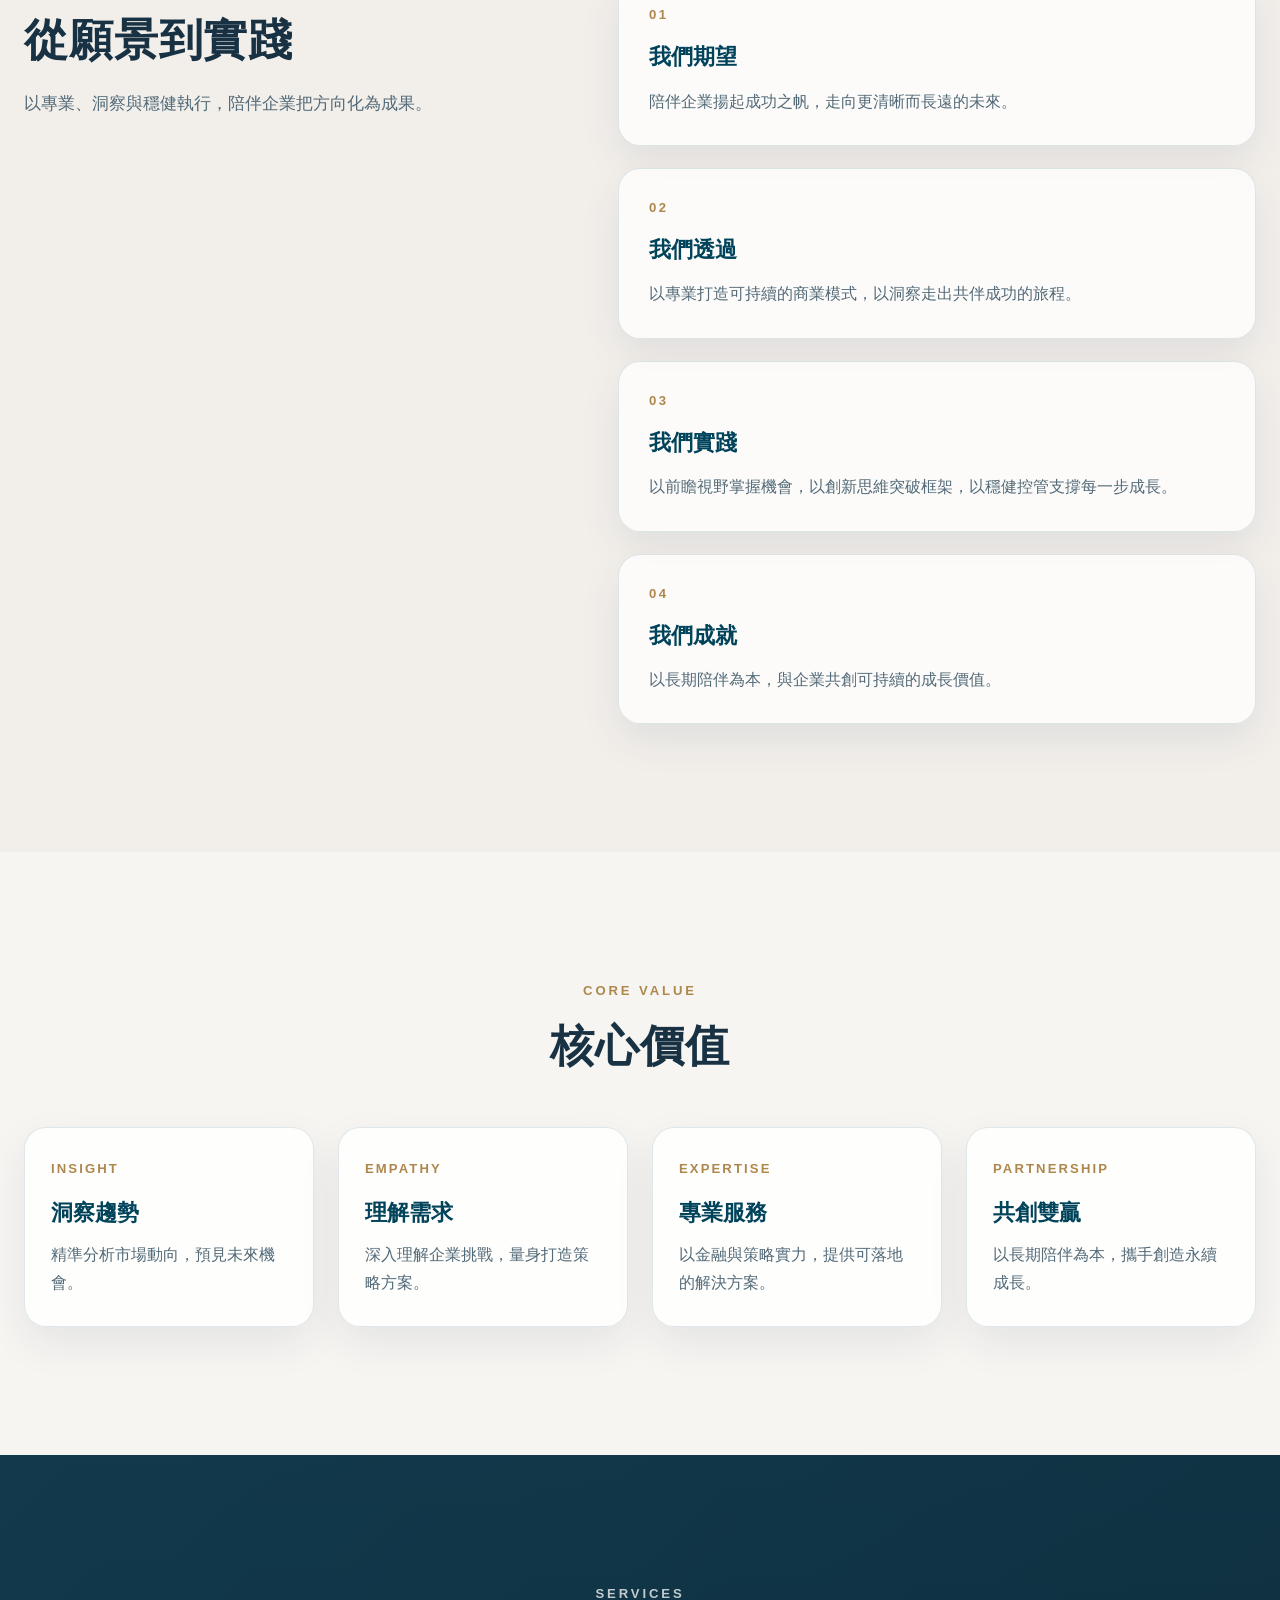
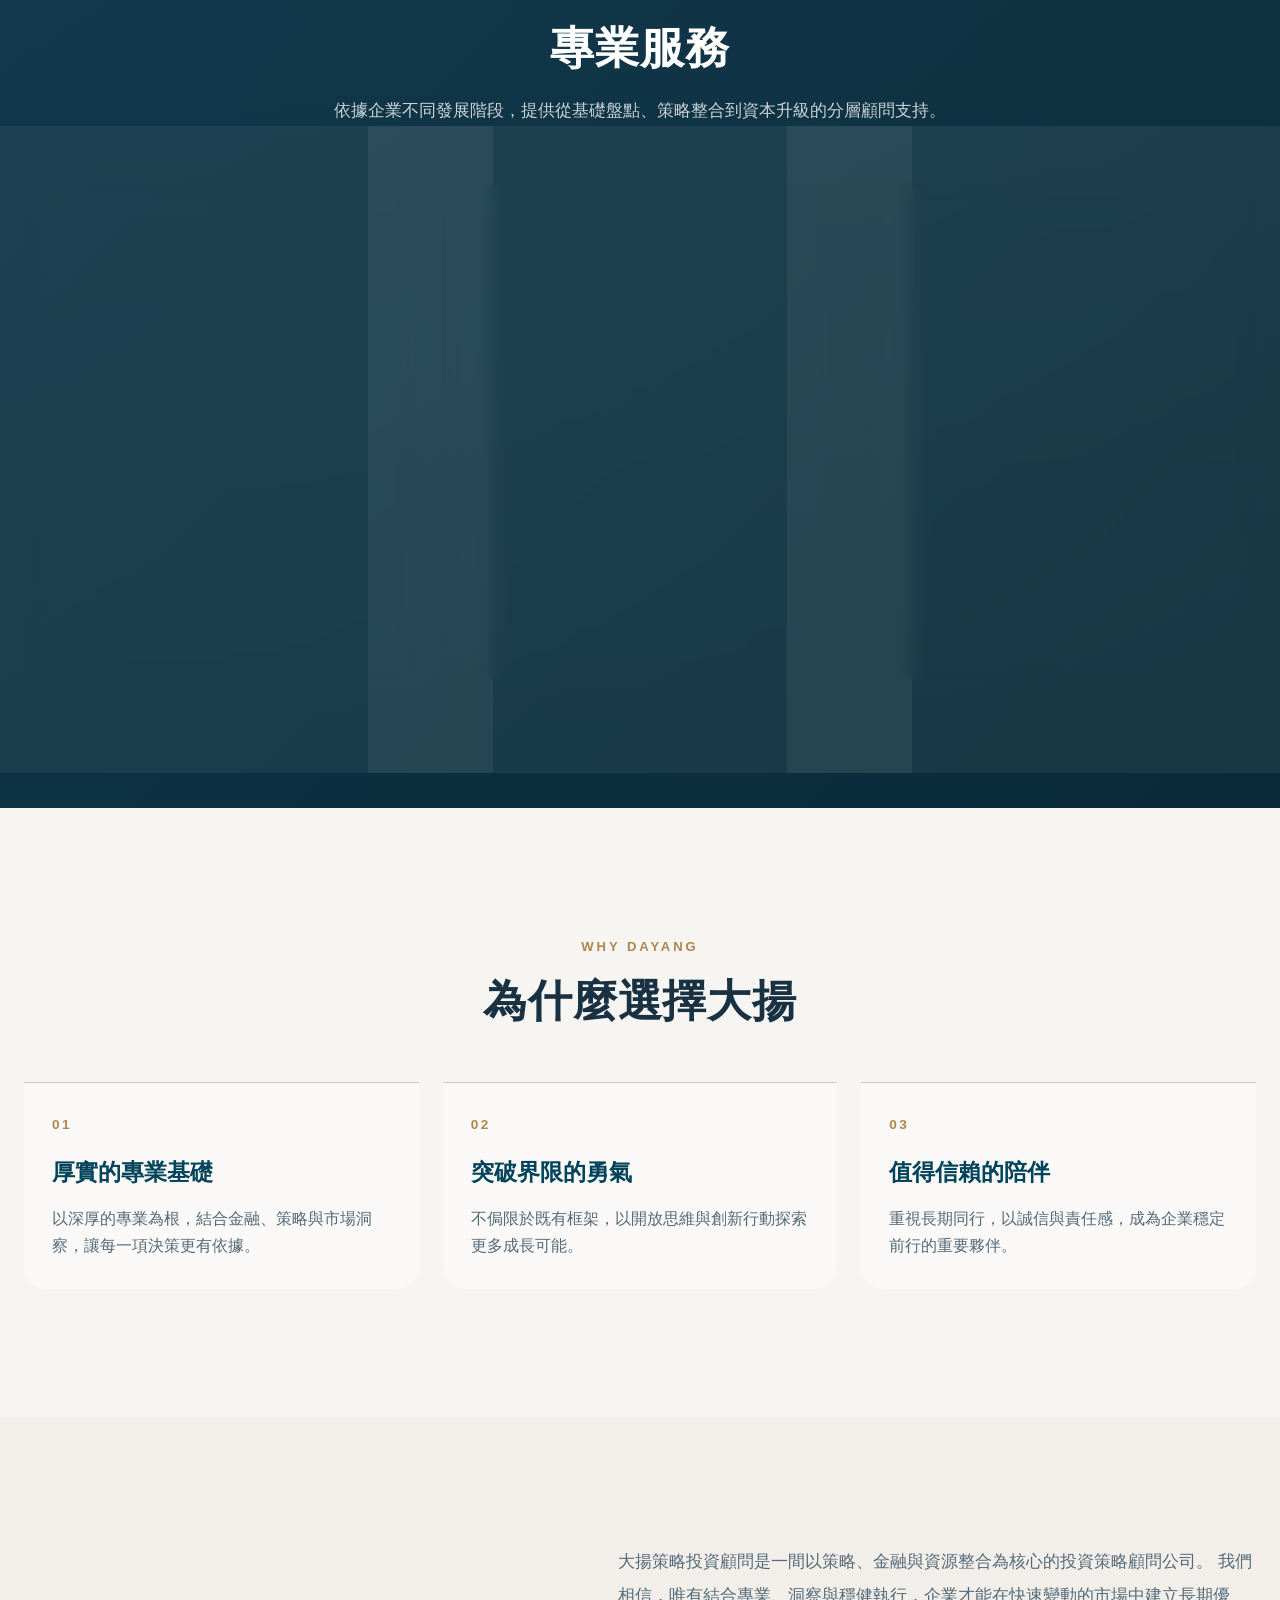
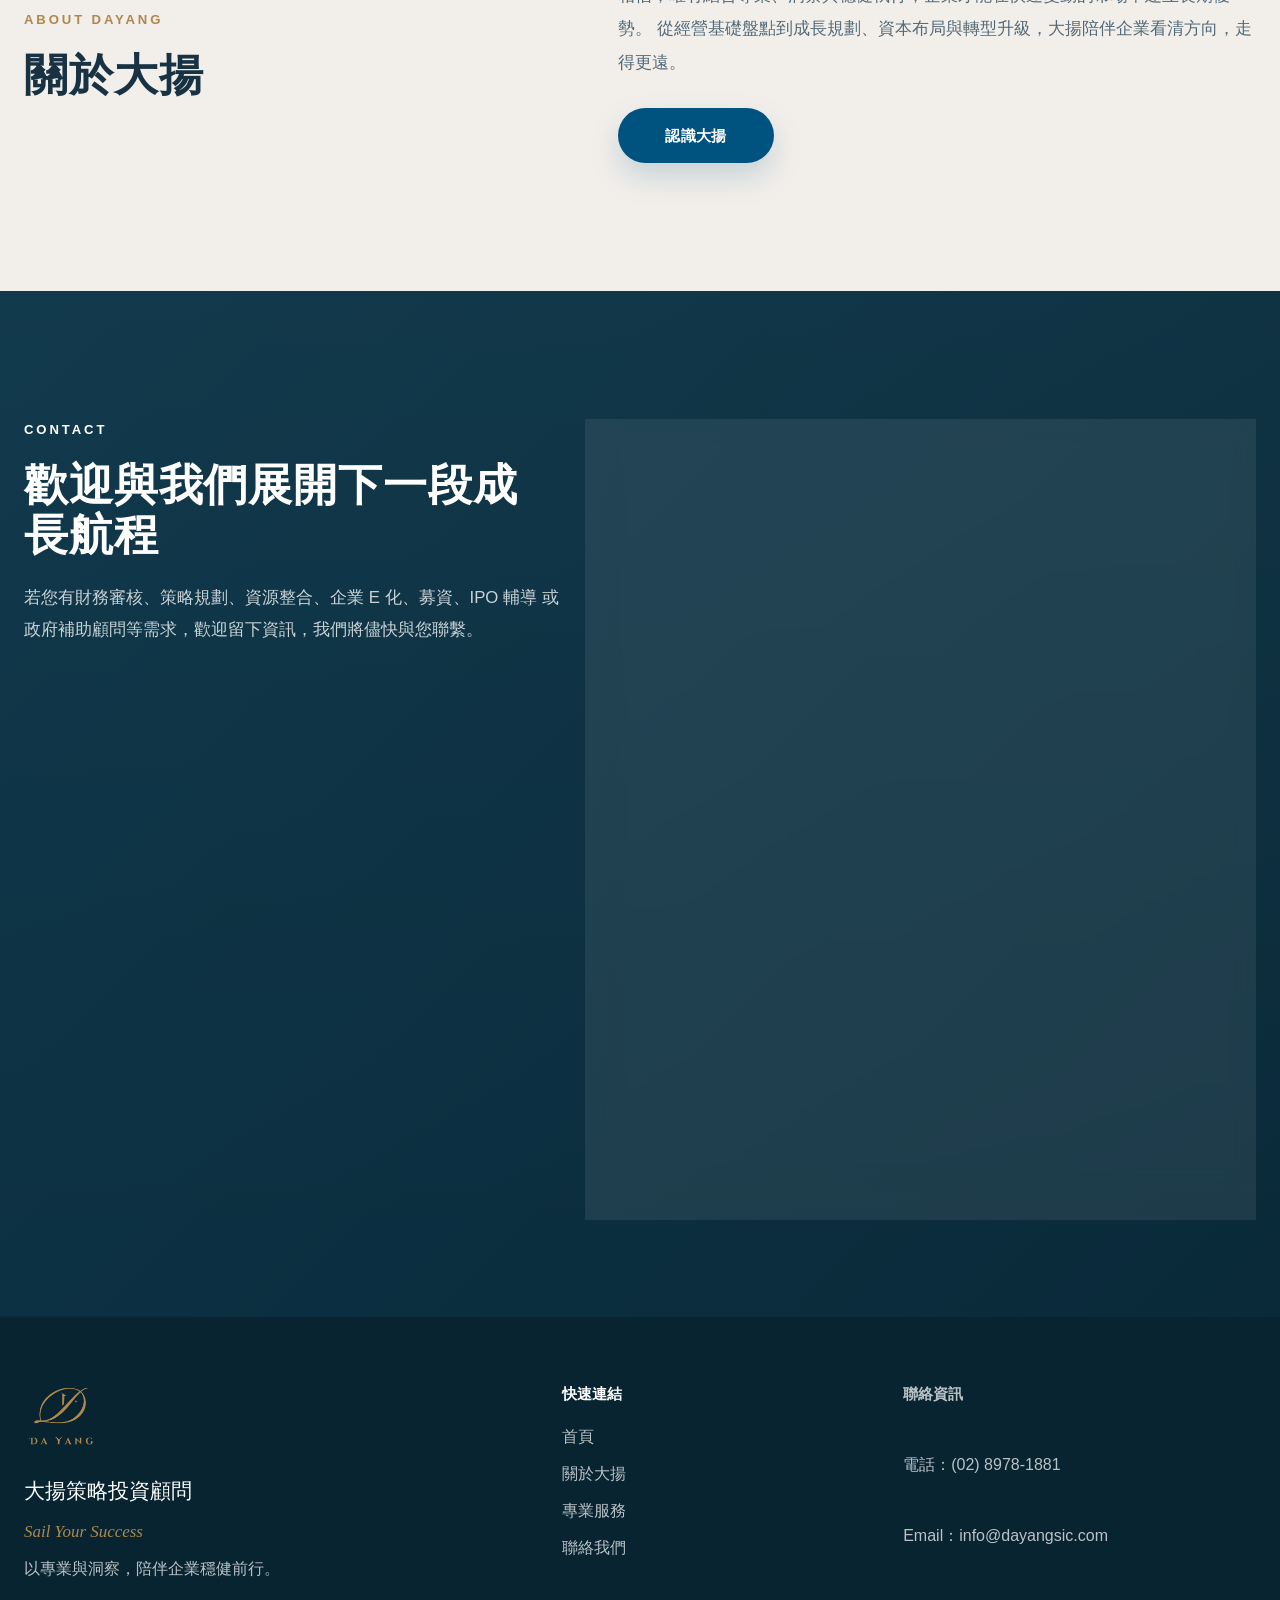
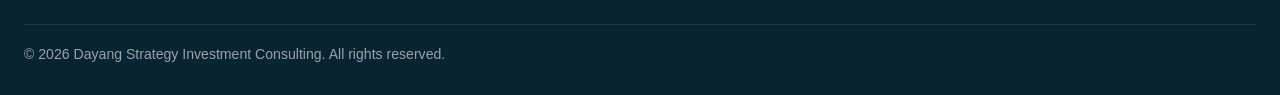
==== commit 46ad4f28: "Update index.html" ====
--- a/index.html
+++ b/index.html
@@ -1476,7 +1476,7 @@
         <div class="contact-form-wrap reveal">
           <form
             class="contact-form"
-            action="https://formspree.io/f/YOUR_FORM_ID"
+            action="https://formspree.io/f/mzdjeagz"
             method="POST"
           >
             <input type="hidden" name="_subject" value="大揚官網新洽詢" />
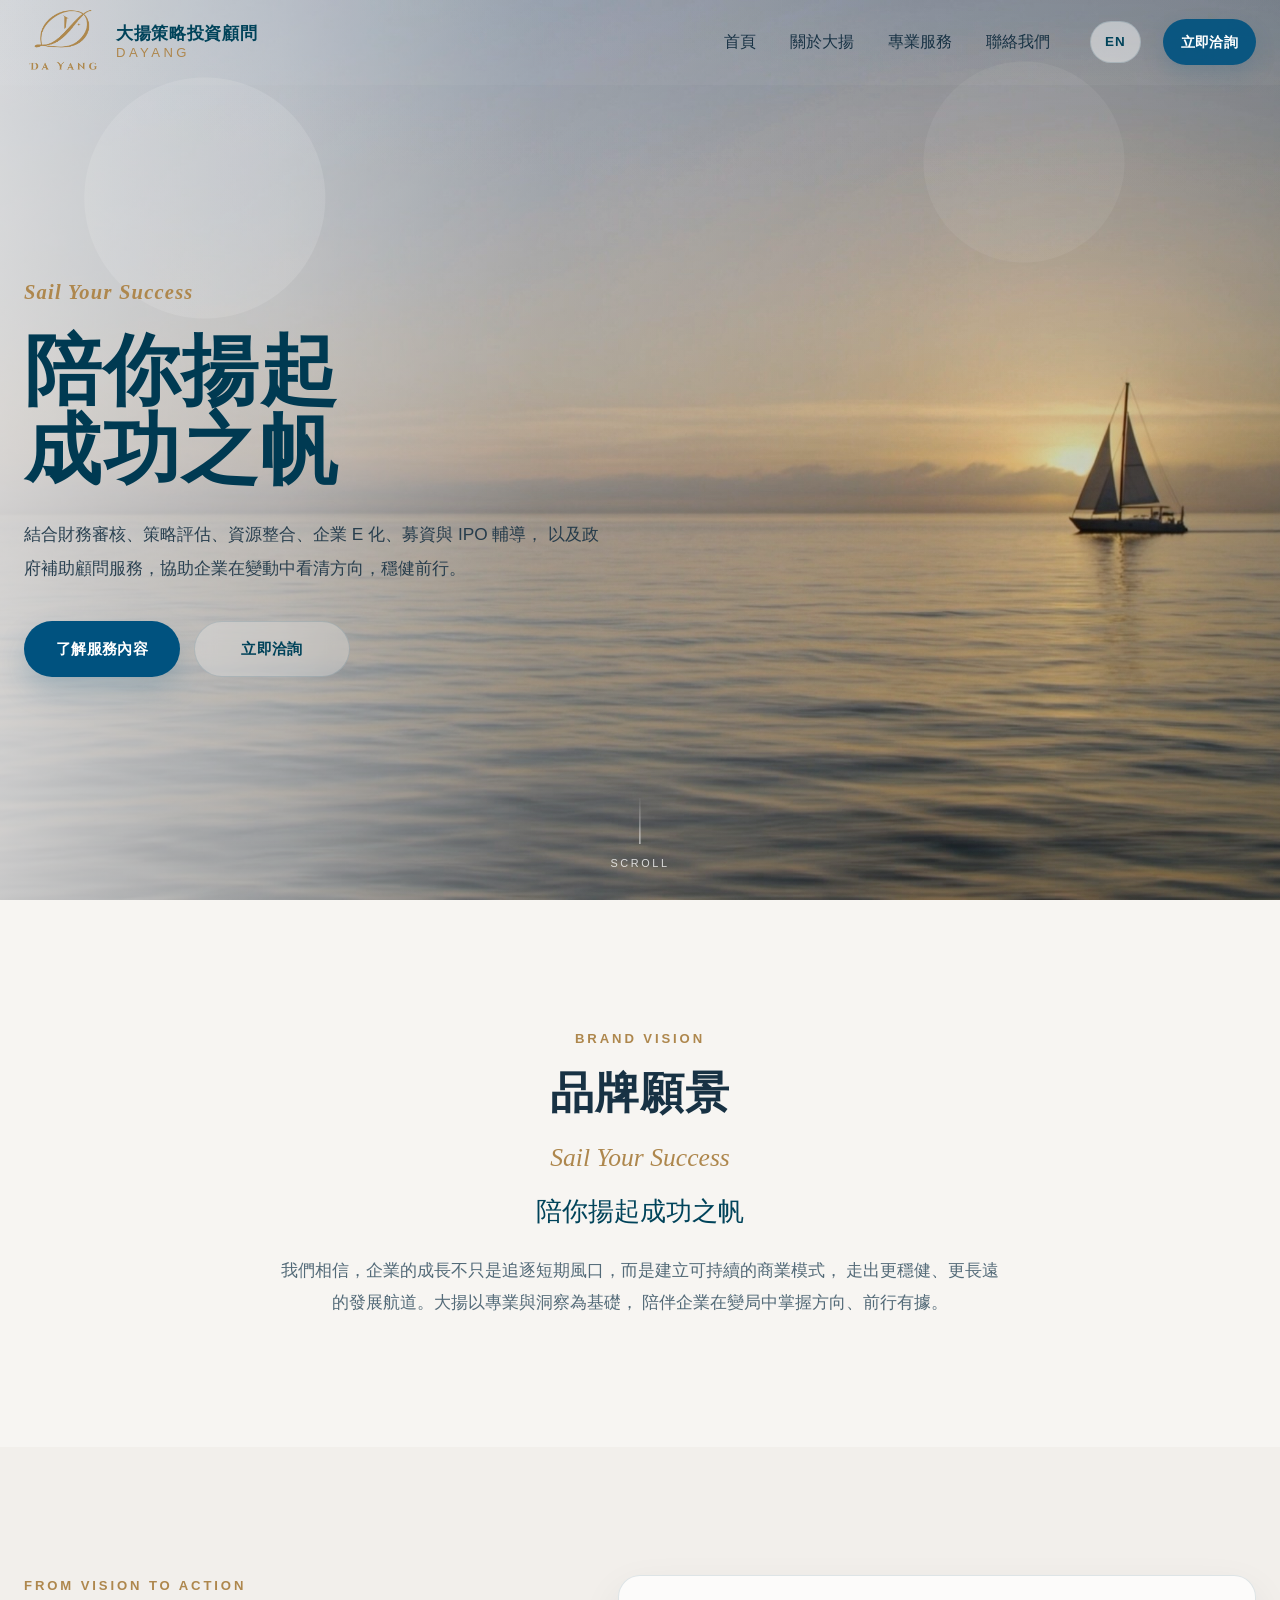
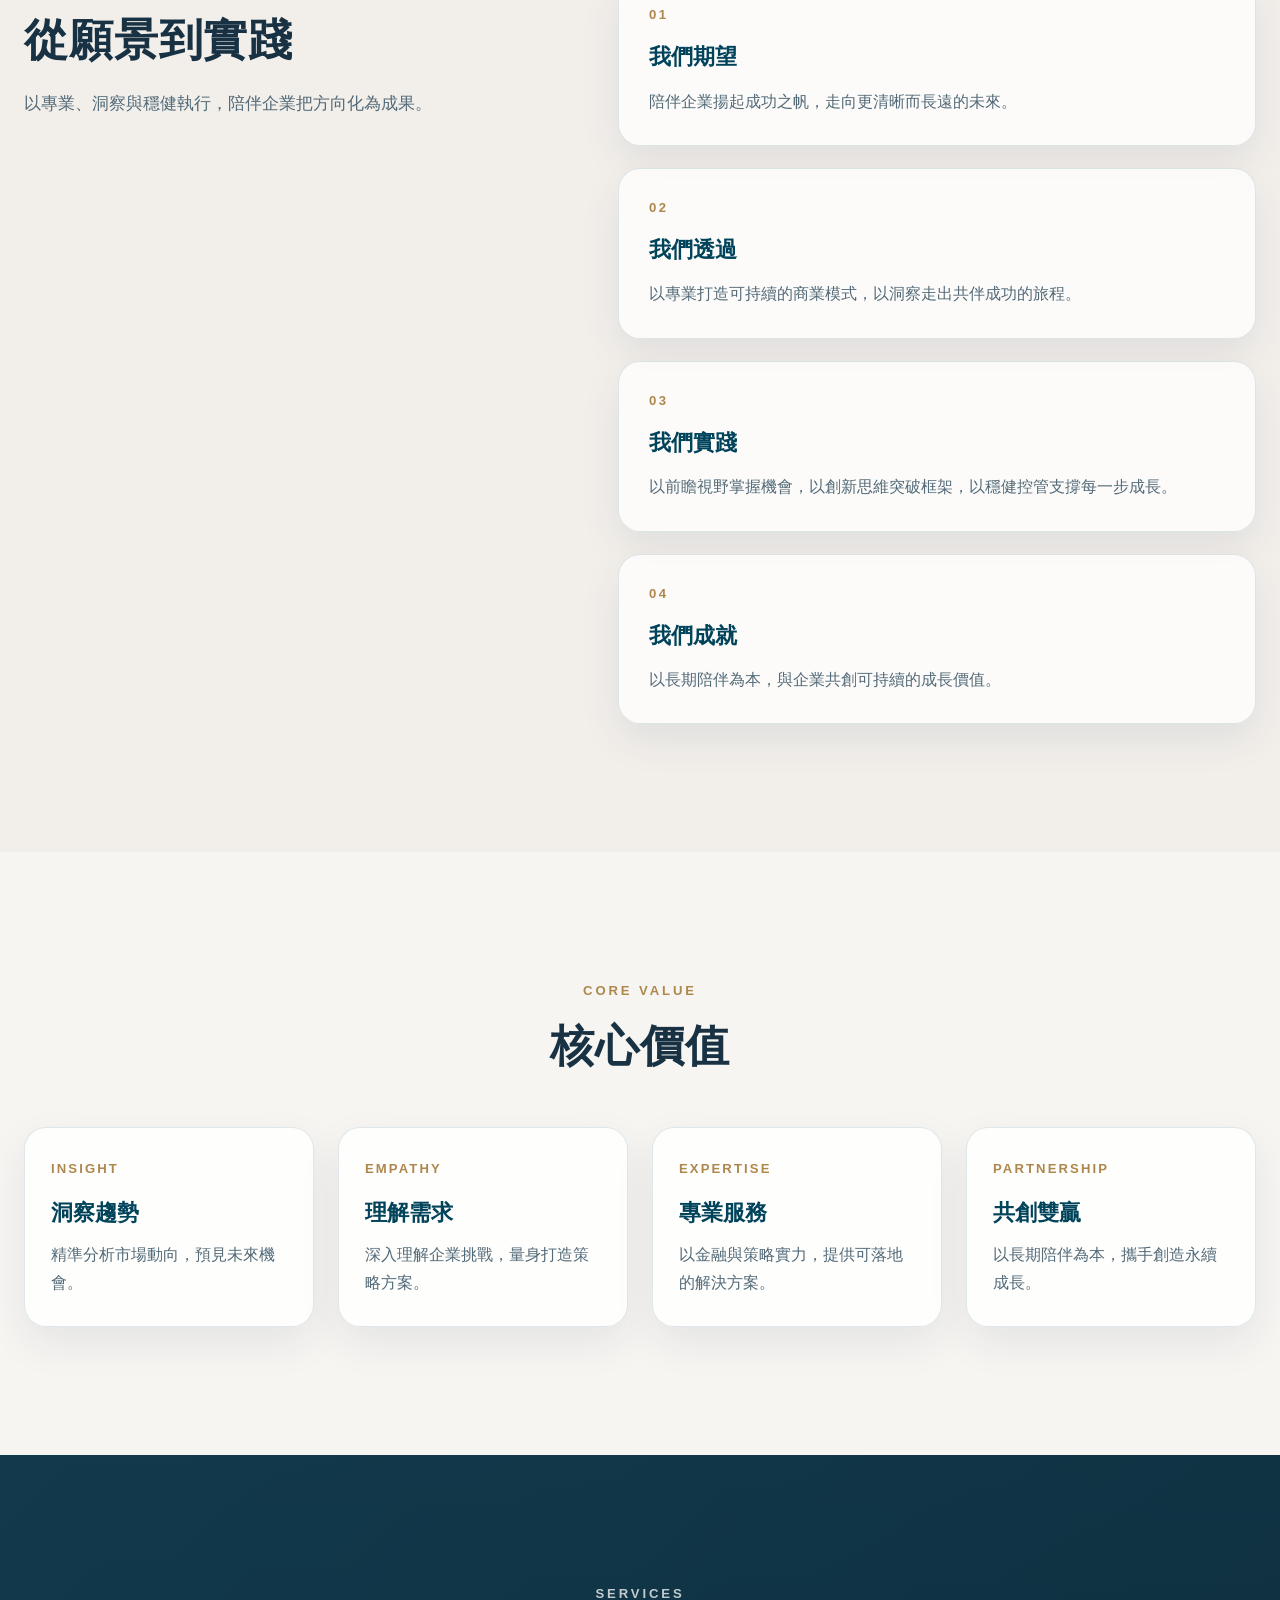
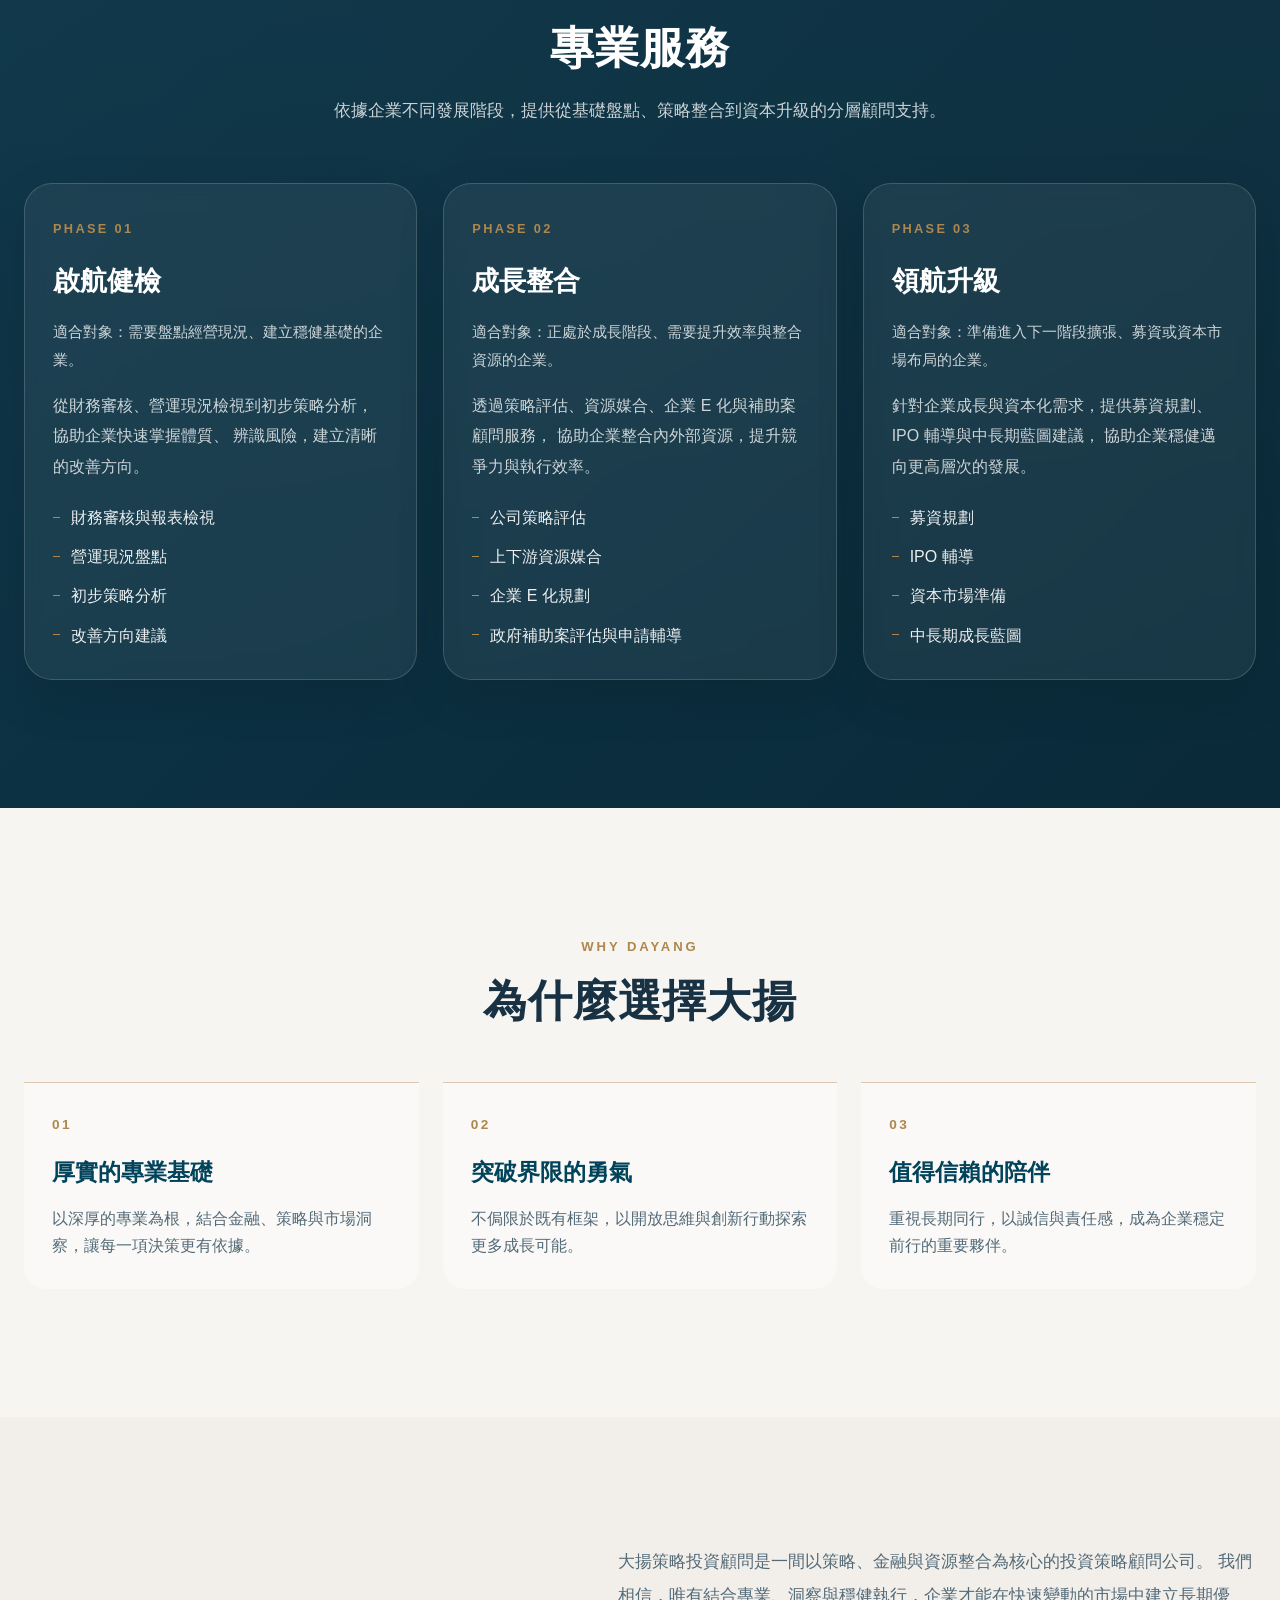
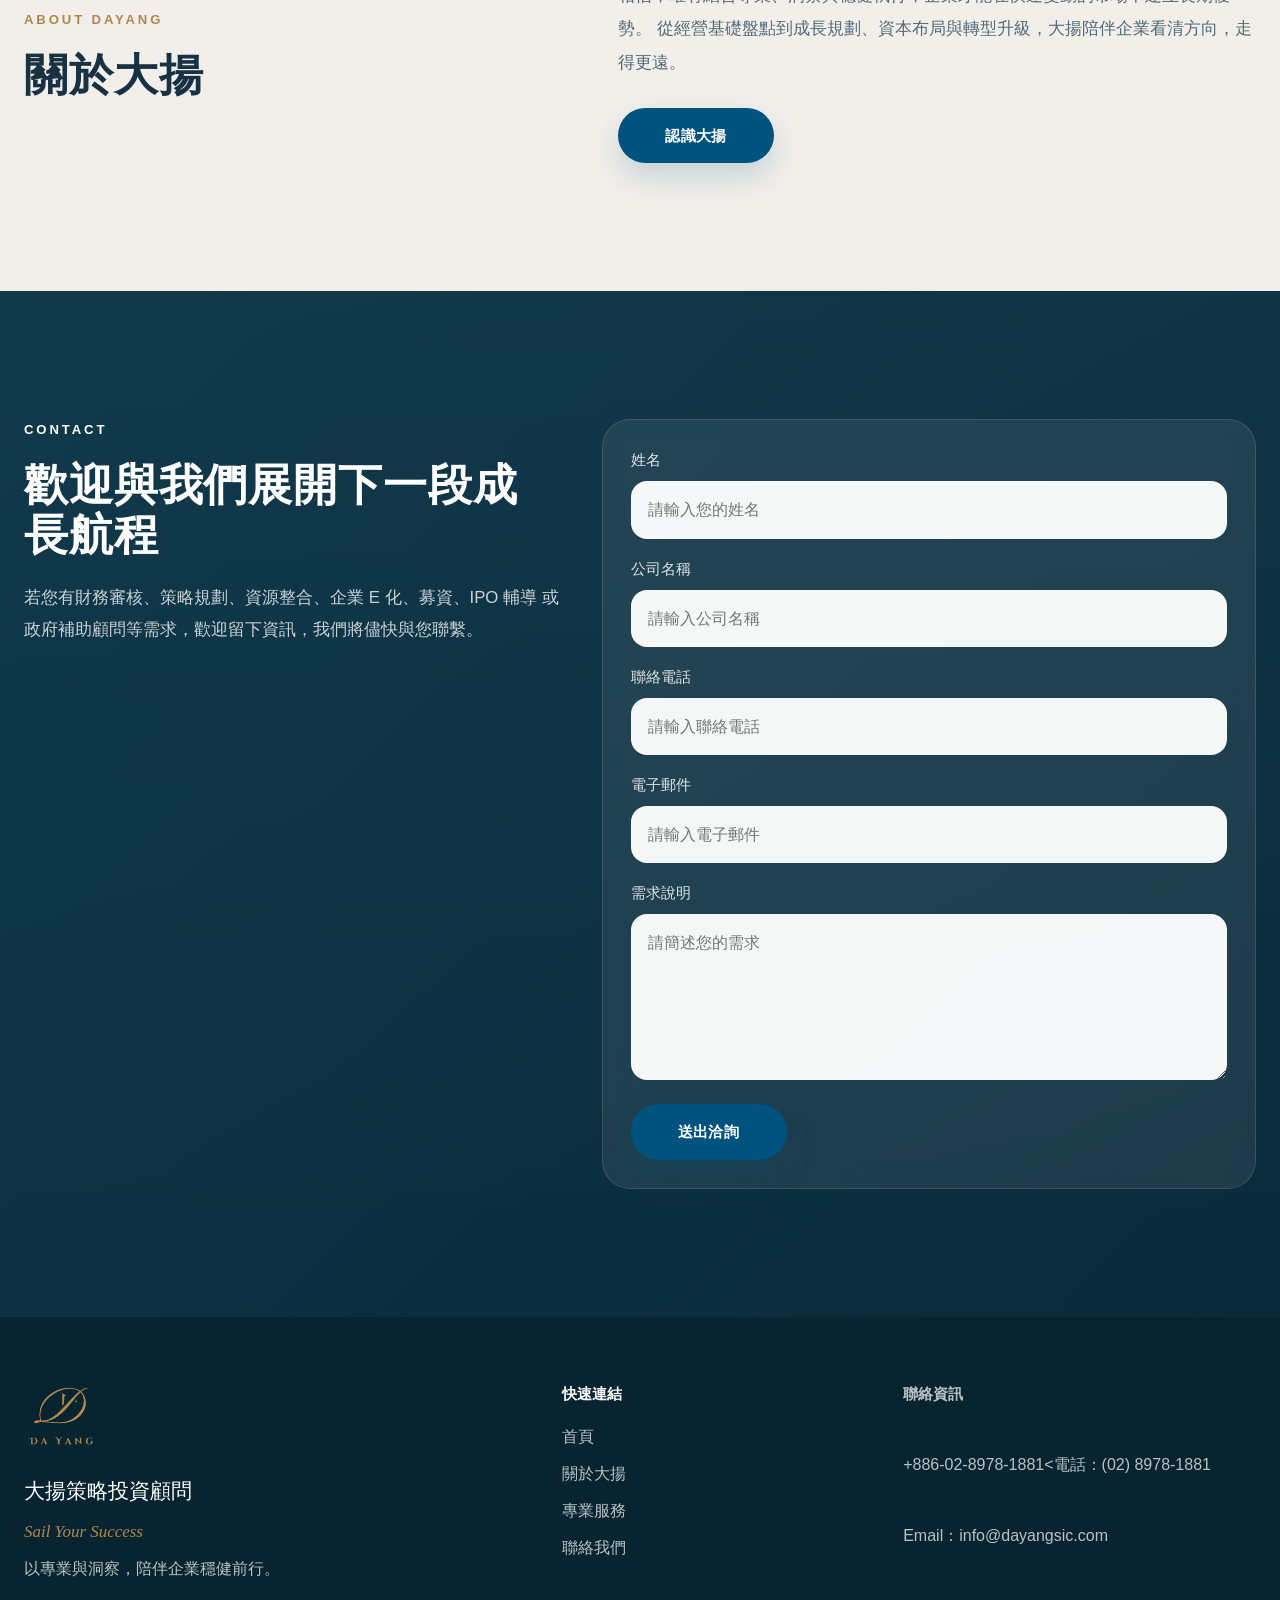
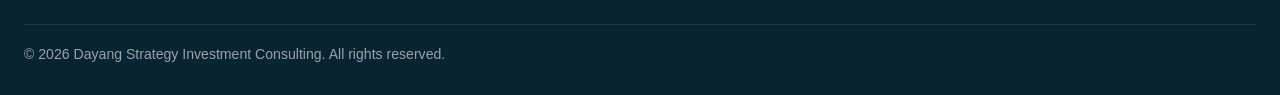
==== commit 1f6935f1: "Update index.html" ====
--- a/index.html
+++ b/index.html
@@ -24,7 +24,7 @@
       --bg-dark: #0d3649;
       --bg-dark-2: #0a2a39;
       --shadow-soft: 0 16px 40px rgba(0, 43, 64, 0.08);
-      --shadow-card: 0 18px 50px rgba(0, 43, 64, 0.10);
+      --shadow-card: 0 18px 50px rgba(0, 43, 64, 0.1);
       --radius-sm: 14px;
       --radius-md: 22px;
       --radius-lg: 32px;
@@ -33,15 +33,15 @@
       --transition: 280ms ease;
       --header-height: 84px;
     }
-
+    
     * {
       box-sizing: border-box;
     }
-
+    
     html {
       scroll-behavior: smooth;
     }
-
+    
     body {
       margin: 0;
       color: var(--color-text);
@@ -50,58 +50,58 @@
       line-height: 1.7;
       overflow-x: hidden;
     }
-
+    
     img,
     video {
       display: block;
       max-width: 100%;
     }
-
+    
     a {
       color: inherit;
       text-decoration: none;
     }
-
+    
     button,
     input,
     textarea {
       font: inherit;
     }
-
+    
     .container {
       width: min(calc(100% - 48px), var(--container));
       margin: 0 auto;
     }
-
+    
     .section-narrow {
       max-width: var(--container-narrow);
       margin: 0 auto;
     }
-
+    
     .text-center {
       text-align: center;
     }
-
+    
     .section-light {
       background: var(--bg-light);
     }
-
+    
     .section-light-alt {
       background: var(--bg-light-alt);
     }
-
+    
     .section-dark {
       background:
-        linear-gradient(180deg, rgba(255,255,255,0.02), rgba(255,255,255,0)),
+        linear-gradient(180deg, rgba(255, 255, 255, 0.02), rgba(255, 255, 255, 0)),
         linear-gradient(135deg, var(--bg-dark), var(--bg-dark-2));
-      color: rgba(255,255,255,0.92);
-    }
-
+      color: rgba(255, 255, 255, 0.92);
+    }
+    
     section {
       position: relative;
       padding: 128px 0;
     }
-
+    
     .eyebrow {
       margin: 0 0 18px;
       color: var(--color-gold);
@@ -110,7 +110,7 @@
       letter-spacing: 0.22em;
       text-transform: uppercase;
     }
-
+    
     .section-title {
       margin: 0;
       font-family: "Noto Serif TC", "Times New Roman", serif;
@@ -118,7 +118,7 @@
       line-height: 1.15;
       letter-spacing: 0.02em;
     }
-
+    
     .section-description {
       margin: 22px 0 0;
       max-width: 720px;
@@ -126,16 +126,16 @@
       font-size: 1.05rem;
       line-height: 1.9;
     }
-
+    
     .section-description-centered {
       margin-left: auto;
       margin-right: auto;
     }
-
+    
     .section-heading {
       margin-bottom: 56px;
     }
-
+    
     .btn {
       display: inline-flex;
       align-items: center;
@@ -157,40 +157,40 @@
         opacity var(--transition);
       cursor: pointer;
     }
-
+    
     .btn:hover {
       transform: translateY(-2px);
     }
-
+    
     .btn-primary {
       background: var(--color-wind-blue);
       color: var(--color-white);
       box-shadow: 0 14px 30px rgba(0, 82, 127, 0.18);
     }
-
+    
     .btn-primary:hover {
       background: var(--color-deep-sea);
     }
-
+    
     .btn-secondary {
-      background: rgba(255,255,255,0.14);
+      background: rgba(255, 255, 255, 0.14);
       color: var(--color-white);
-      border-color: rgba(255,255,255,0.28);
+      border-color: rgba(255, 255, 255, 0.28);
       backdrop-filter: blur(8px);
     }
-
+    
     .section-light .btn-secondary,
     .section-light-alt .btn-secondary {
-      background: rgba(255,255,255,0.72);
+      background: rgba(255, 255, 255, 0.72);
       color: var(--color-wind-blue);
       border-color: rgba(0, 82, 127, 0.14);
     }
-
+    
     .btn-secondary:hover {
       border-color: var(--color-gold);
       color: var(--color-deep-sea);
     }
-
+    
     /* Header */
     .site-header {
       position: fixed;
@@ -207,76 +207,77 @@
         box-shadow 280ms ease;
       border-bottom: 1px solid transparent;
     }
-
+    
     .site-header.is-scrolled {
       background: rgba(239, 237, 236, 0.78);
       backdrop-filter: blur(14px);
       border-bottom-color: rgba(0, 67, 90, 0.08);
       box-shadow: 0 8px 24px rgba(0, 43, 64, 0.06);
     }
-
+    
     .header-inner {
       display: grid;
-      grid-template-columns: auto 1fr auto;
+      grid-template-columns: auto 1fr auto auto;
       align-items: center;
-      gap: 28px;
+      gap: 22px;
       min-height: var(--header-height);
     }
-
+    
     .site-logo {
       display: inline-flex;
       align-items: center;
       gap: 14px;
       min-width: 0;
     }
-
+    
     .site-logo-image {
-      height: 62px;
+      height: 78px;
       width: auto;
       object-fit: contain;
     }
-
+    
     .site-logo-text {
       display: flex;
       flex-direction: column;
       gap: 2px;
     }
-
+    
     .site-logo-zh {
-      font-size: 0.95rem;
+      font-size: 1.08rem;
       font-weight: 700;
       color: var(--color-deep-sea);
       letter-spacing: 0.04em;
       line-height: 1.2;
     }
-
+    
     .site-logo-en {
-      font-size: 0.72rem;
-      letter-spacing: 0.24em;
+      font-size: 0.82rem;
+      letter-spacing: 0.26em;
       color: var(--color-gold);
       line-height: 1.2;
     }
-
+    
     .site-nav {
-      justify-self: center;
-    }
-
+      justify-self: end;
+      margin-right: 18px;
+    }
+    
     .nav-list {
       display: flex;
       align-items: center;
-      gap: 30px;
+      gap: 34px;
       margin: 0;
       padding: 0;
       list-style: none;
     }
-
+    
     .nav-list a {
       position: relative;
-      font-size: 0.96rem;
+      font-size: 1rem;
       color: var(--color-text);
       transition: color var(--transition);
     }
-
+    
     .nav-list a::after {
       content: "";
       position: absolute;
@@ -289,15 +290,37 @@
       transform-origin: left;
       transition: transform var(--transition);
     }
-
+    
     .nav-list a:hover {
       color: var(--color-deep-sea);
     }
-
+    
     .nav-list a:hover::after {
       transform: scaleX(1);
     }
-
+    
+    .lang-switch {
+      display: inline-flex;
+      align-items: center;
+      justify-content: center;
+      min-height: 42px;
+      padding: 0 14px;
+      border-radius: 999px;
+      border: 1px solid rgba(0, 67, 90, 0.14);
+      background: rgba(255, 255, 255, 0.48);
+      color: var(--color-deep-sea);
+      font-size: 0.84rem;
+      font-weight: 700;
+      letter-spacing: 0.08em;
+      transition: all 280ms ease;
+    }
+    
+    .lang-switch:hover {
+      border-color: var(--color-gold);
+      color: var(--color-deep-sea);
+      background: rgba(255, 255, 255, 0.72);
+    }
+    
     .header-cta {
       display: inline-flex;
       align-items: center;
@@ -314,12 +337,12 @@
       white-space: nowrap;
       box-shadow: 0 10px 22px rgba(0, 82, 127, 0.16);
     }
-
+    
     .header-cta:hover {
       background: #00435a;
       transform: translateY(-1px);
     }
-
+    
     .nav-toggle {
       display: none;
       appearance: none;
@@ -331,7 +354,7 @@
       position: relative;
       cursor: pointer;
     }
-
+    
     .nav-toggle span,
     .nav-toggle::before,
     .nav-toggle::after {
@@ -343,37 +366,37 @@
       background: var(--color-deep-sea);
       transition: transform var(--transition), opacity var(--transition), top var(--transition);
     }
-
+    
     .nav-toggle span {
       top: 21px;
     }
-
+    
     .nav-toggle::before {
       top: 14px;
     }
-
+    
     .nav-toggle::after {
       top: 28px;
     }
-
+    
     .nav-toggle.is-active span {
       opacity: 0;
     }
-
+    
     .nav-toggle.is-active::before {
       top: 21px;
       transform: rotate(45deg);
     }
-
+    
     .nav-toggle.is-active::after {
       top: 21px;
       transform: rotate(-45deg);
     }
-
+    
     .mobile-nav {
       display: none;
     }
-
+    
     /* Hero */
     .hero-section {
       position: relative;
@@ -382,20 +405,20 @@
       overflow: hidden;
       background: #0d3649;
     }
-
+    
     .hero-media {
       position: absolute;
       inset: 0;
       z-index: 0;
     }
-
+    
     .hero-video,
     .hero-overlay,
     .hero-gradient {
       position: absolute;
       inset: 0;
     }
-
+    
     .hero-video {
       z-index: 1;
       width: 100%;
@@ -404,7 +427,7 @@
       object-position: center center;
       filter: saturate(0.96) contrast(1.02);
     }
-
+    
     .hero-overlay {
       z-index: 2;
       background:
@@ -414,25 +437,25 @@
           rgba(239, 237, 236, 0.58) 22%,
           rgba(239, 237, 236, 0.24) 42%,
           rgba(8, 27, 38, 0.08) 72%,
-          rgba(8, 27, 38, 0.20) 100%
+          rgba(8, 27, 38, 0.2) 100%
         ),
         linear-gradient(
           to bottom,
-          rgba(255,255,255,0.04) 0%,
-          rgba(0,0,0,0.06) 52%,
-          rgba(0,0,0,0.18) 100%
+          rgba(255, 255, 255, 0.04) 0%,
+          rgba(0, 0, 0, 0.06) 52%,
+          rgba(0, 0, 0, 0.18) 100%
         );
     }
-
+    
     .hero-gradient {
       z-index: 3;
       pointer-events: none;
       background:
-        radial-gradient(circle at 16% 22%, rgba(255,255,255,0.12) 0 120px, transparent 121px),
-        radial-gradient(circle at 80% 18%, rgba(255,255,255,0.06) 0 100px, transparent 101px),
-        linear-gradient(to bottom, rgba(255,255,255,0.02), transparent 28%);
-    }
-
+        radial-gradient(circle at 16% 22%, rgba(255, 255, 255, 0.12) 0 120px, transparent 121px),
+        radial-gradient(circle at 80% 18%, rgba(255, 255, 255, 0.06) 0 100px, transparent 101px),
+        linear-gradient(to bottom, rgba(255, 255, 255, 0.02), transparent 28%);
+    }
+    
     .hero-content {
       position: relative;
       z-index: 5;
@@ -440,23 +463,23 @@
       display: flex;
       align-items: center;
     }
-
+    
     .hero-copy {
       max-width: 660px;
       padding: 148px 0 96px;
     }
-
+    
     .hero-eyebrow {
       margin: 0 0 22px;
       color: #ae874d;
       font-family: "Playfair Display", "Times New Roman", serif;
-      font-size: 1.02rem;
+      font-size: 1.28rem;
       font-style: italic;
       font-weight: 600;
-      letter-spacing: 0.08em;
+      letter-spacing: 0.06em;
       text-transform: none;
     }
-
+    
     .hero-title {
       margin: 0;
       color: #003a52;
@@ -467,47 +490,47 @@
       text-wrap: balance;
       max-width: 620px;
     }
-
+    
     .hero-description {
       margin: 28px 0 0;
       max-width: 590px;
-      color: rgba(24, 50, 68, 0.90);
+      color: rgba(24, 50, 68, 0.9);
       font-size: 1.08rem;
       line-height: 1.95;
     }
-
+    
     .hero-actions {
       display: flex;
       flex-wrap: wrap;
       gap: 14px;
       margin-top: 36px;
     }
-
+    
     .hero-actions .btn-primary {
       background: #00527f;
       color: #ffffff;
       border: 1px solid transparent;
-      box-shadow: 0 14px 30px rgba(0, 82, 127, 0.20);
-    }
-
+      box-shadow: 0 14px 30px rgba(0, 82, 127, 0.2);
+    }
+    
     .hero-actions .btn-primary:hover {
       background: #00435a;
       box-shadow: 0 18px 36px rgba(0, 67, 90, 0.24);
     }
-
+    
     .hero-actions .btn-secondary {
-      background: rgba(255,255,255,0.26);
+      background: rgba(255, 255, 255, 0.26);
       color: #00435a;
       border: 1px solid rgba(0, 67, 90, 0.14);
       backdrop-filter: blur(10px);
     }
-
+    
     .hero-actions .btn-secondary:hover {
       border-color: #ae874d;
       color: #00435a;
-      background: rgba(255,255,255,0.40);
-    }
-
+      background: rgba(255, 255, 255, 0.4);
+    }
+    
     .hero-scroll {
       position: absolute;
       left: 50%;
@@ -518,28 +541,34 @@
       flex-direction: column;
       align-items: center;
       gap: 10px;
-      color: rgba(255,255,255,0.78);
+      color: rgba(255, 255, 255, 0.78);
       font-size: 0.68rem;
       letter-spacing: 0.24em;
       text-transform: uppercase;
     }
-
+    
     .hero-scroll-line {
       width: 1px;
       height: 46px;
       background: linear-gradient(
         to bottom,
-        rgba(255,255,255,0.06),
-        rgba(255,255,255,0.88)
+        rgba(255, 255, 255, 0.06),
+        rgba(255, 255, 255, 0.88)
       );
       animation: scrollPulse 1.8s infinite;
     }
-
+    
     @keyframes scrollPulse {
-      0%, 100% { opacity: 0.5; transform: scaleY(1); }
-      50% { opacity: 1; transform: scaleY(1.15); }
-    }
-
+      0%, 100% {
+        opacity: 0.5;
+        transform: scaleY(1);
+      }
+      50% {
+        opacity: 1;
+        transform: scaleY(1.15);
+      }
+    }
+    
     /* Vision */
     .vision-tagline-en {
       margin: 18px 0 0;
@@ -548,14 +577,14 @@
       font-size: clamp(1.4rem, 2vw, 2rem);
       font-style: italic;
     }
-
+    
     .vision-tagline-zh {
       margin: 10px 0 0;
       font-family: "Noto Serif TC", "Times New Roman", serif;
       font-size: clamp(1.25rem, 2vw, 1.8rem);
       color: var(--color-deep-sea);
     }
-
+    
     /* Split */
     .split-layout {
       display: grid;
@@ -563,25 +592,25 @@
       gap: 72px;
       align-items: start;
     }
-
+    
     .split-intro {
       position: sticky;
       top: 120px;
     }
-
+    
     .framework-steps {
       display: grid;
       gap: 22px;
     }
-
+    
     .framework-item {
       padding: 28px 30px;
       border: 1px solid var(--color-border);
       border-radius: var(--radius-md);
-      background: rgba(255,255,255,0.72);
+      background: rgba(255, 255, 255, 0.72);
       box-shadow: var(--shadow-soft);
     }
-
+    
     .framework-number {
       margin: 0 0 12px;
       color: var(--color-gold);
@@ -589,42 +618,42 @@
       font-weight: 700;
       letter-spacing: 0.18em;
     }
-
+    
     .framework-title {
       margin: 0 0 10px;
       font-family: "Noto Serif TC", "Times New Roman", serif;
       font-size: 1.4rem;
       color: var(--color-deep-sea);
     }
-
+    
     .framework-text {
       margin: 0;
       color: var(--color-text-soft);
       line-height: 1.9;
     }
-
+    
     /* Values */
     .value-grid {
       display: grid;
       grid-template-columns: repeat(4, 1fr);
       gap: 24px;
     }
-
+    
     .value-card {
       padding: 30px 26px;
       border: 1px solid var(--color-border);
       border-radius: var(--radius-md);
-      background: rgba(255,255,255,0.86);
+      background: rgba(255, 255, 255, 0.86);
       box-shadow: var(--shadow-soft);
       transition: transform var(--transition), box-shadow var(--transition), border-color var(--transition);
     }
-
+    
     .value-card:hover {
       transform: translateY(-4px);
       box-shadow: var(--shadow-card);
       border-color: rgba(174, 135, 77, 0.3);
     }
-
+    
     .value-en {
       margin: 0 0 14px;
       color: var(--color-gold);
@@ -633,56 +662,56 @@
       letter-spacing: 0.16em;
       text-transform: uppercase;
     }
-
+    
     .value-title {
       margin: 0 0 10px;
       font-family: "Noto Serif TC", "Times New Roman", serif;
       font-size: 1.38rem;
       color: var(--color-deep-sea);
     }
-
+    
     .value-text {
       margin: 0;
       color: var(--color-text-soft);
     }
-
+    
     /* Services */
     .services-section .eyebrow,
     .services-section .section-title {
       color: var(--color-white);
     }
-
+    
     .services-section .eyebrow {
-      color: rgba(255,255,255,0.74);
-    }
-
+      color: rgba(255, 255, 255, 0.74);
+    }
+    
     .services-section .section-description {
-      color: rgba(255,255,255,0.78);
-    }
-
+      color: rgba(255, 255, 255, 0.78);
+    }
+    
     .service-grid {
       display: grid;
       grid-template-columns: repeat(3, 1fr);
       gap: 26px;
     }
-
+    
     .service-card-inner {
       height: 100%;
       padding: 34px 28px 30px;
       border: 1px solid var(--color-border-light);
       border-radius: 28px;
-      background: rgba(255,255,255,0.06);
+      background: rgba(255, 255, 255, 0.06);
       backdrop-filter: blur(8px);
-      box-shadow: 0 18px 50px rgba(0,0,0,0.12);
+      box-shadow: 0 18px 50px rgba(0, 0, 0, 0.12);
       transition: transform var(--transition), border-color var(--transition), background var(--transition);
     }
-
+    
     .service-card-inner:hover {
       transform: translateY(-4px);
       border-color: rgba(174, 135, 77, 0.42);
-      background: rgba(255,255,255,0.08);
-    }
-
+      background: rgba(255, 255, 255, 0.08);
+    }
+    
     .service-tag {
       margin: 0 0 18px;
       color: var(--color-gold);
@@ -691,30 +720,30 @@
       letter-spacing: 0.18em;
       text-transform: uppercase;
     }
-
+    
     .service-title {
       margin: 0 0 14px;
       font-family: "Noto Serif TC", "Times New Roman", serif;
       font-size: 1.7rem;
       color: var(--color-white);
     }
-
+    
     .service-target,
     .service-text {
       margin: 0;
-      color: rgba(255,255,255,0.78);
-    }
-
+      color: rgba(255, 255, 255, 0.78);
+    }
+    
     .service-target {
       font-size: 0.96rem;
       line-height: 1.85;
     }
-
+    
     .service-text {
       margin-top: 16px;
       line-height: 1.9;
     }
-
+    
     .service-list {
       margin: 22px 0 0;
       padding: 0;
@@ -722,13 +751,13 @@
       display: grid;
       gap: 12px;
     }
-
+    
     .service-list li {
       position: relative;
       padding-left: 18px;
-      color: rgba(255,255,255,0.92);
-    }
-
+      color: rgba(255, 255, 255, 0.92);
+    }
+    
     .service-list li::before {
       content: "";
       position: absolute;
@@ -738,21 +767,21 @@
       height: 1px;
       background: var(--color-gold);
     }
-
+    
     /* Why */
     .why-grid {
       display: grid;
       grid-template-columns: repeat(3, 1fr);
       gap: 24px;
     }
-
+    
     .why-card {
       padding: 30px 28px;
       border-top: 1px solid rgba(174, 135, 77, 0.42);
-      background: rgba(255,255,255,0.38);
+      background: rgba(255, 255, 255, 0.38);
       border-radius: 0 0 22px 22px;
     }
-
+    
     .why-number {
       margin: 0 0 18px;
       color: var(--color-gold);
@@ -760,39 +789,39 @@
       font-weight: 700;
       letter-spacing: 0.18em;
     }
-
+    
     .why-title {
       margin: 0 0 12px;
       font-family: "Noto Serif TC", "Times New Roman", serif;
       font-size: 1.42rem;
       color: var(--color-deep-sea);
     }
-
+    
     .why-text {
       margin: 0;
       color: var(--color-text-soft);
     }
-
+    
     /* About */
     .about-layout {
       align-items: center;
     }
-
+    
     .about-content {
       max-width: 720px;
     }
-
+    
     .about-text {
       margin: 0;
       color: var(--color-text-soft);
       font-size: 1.05rem;
       line-height: 2;
     }
-
+    
     .about-actions {
       margin-top: 28px;
     }
-
+    
     /* Contact */
     .contact-layout {
       display: grid;
@@ -800,93 +829,93 @@
       gap: 42px;
       align-items: start;
     }
-
+    
     .contact-section .eyebrow,
     .contact-section .section-title {
       color: var(--color-white);
     }
-
+    
     .contact-section .section-description {
-      color: rgba(255,255,255,0.78);
-    }
-
+      color: rgba(255, 255, 255, 0.78);
+    }
+    
     .contact-form-wrap {
       padding: 28px;
-      border: 1px solid rgba(255,255,255,0.12);
+      border: 1px solid rgba(255, 255, 255, 0.12);
       border-radius: 28px;
-      background: rgba(255,255,255,0.08);
+      background: rgba(255, 255, 255, 0.08);
       backdrop-filter: blur(10px);
     }
-
+    
     .contact-form {
       display: grid;
       gap: 18px;
     }
-
+    
     .form-row {
       display: grid;
       gap: 8px;
     }
-
+    
     .form-row label {
       font-size: 0.92rem;
-      color: rgba(255,255,255,0.86);
-    }
-
+      color: rgba(255, 255, 255, 0.86);
+    }
+    
     .form-row input,
     .form-row textarea {
       width: 100%;
       padding: 14px 16px;
-      border: 1px solid rgba(255,255,255,0.16);
+      border: 1px solid rgba(255, 255, 255, 0.16);
       border-radius: 16px;
-      background: rgba(255,255,255,0.96);
+      background: rgba(255, 255, 255, 0.96);
       color: var(--color-text);
       outline: none;
       transition: border-color var(--transition), box-shadow var(--transition);
     }
-
+    
     .form-row input:focus,
     .form-row textarea:focus {
       border-color: rgba(174, 135, 77, 0.8);
       box-shadow: 0 0 0 4px rgba(174, 135, 77, 0.12);
     }
-
+    
     .form-row textarea {
       resize: vertical;
       min-height: 140px;
     }
-
+    
     .form-actions {
       padding-top: 6px;
     }
-
+    
     /* Footer */
     .site-footer {
       background: #082431;
-      color: rgba(255,255,255,0.84);
+      color: rgba(255, 255, 255, 0.84);
       padding-top: 64px;
     }
-
+    
     .footer-inner {
       display: grid;
       grid-template-columns: 1.3fr 0.8fr 0.9fr;
       gap: 28px;
       padding-bottom: 42px;
     }
-
+    
     .footer-logo {
       height: 74px;
       width: auto;
       margin-bottom: 18px;
     }
-
+    
     .footer-brand-name {
       margin: 0 0 10px;
       font-family: "Noto Serif TC", "Times New Roman", serif;
       font-size: 1.3rem;
       color: var(--color-white);
     }
-
+    
     .footer-brand-tagline {
       margin: 0 0 8px;
       color: var(--color-gold);
@@ -894,21 +923,30 @@
       font-size: 1.06rem;
       font-style: italic;
     }
-
+    
     .footer-brand-text,
     .footer-contact p,
     .footer-nav a {
       margin: 0;
-      color: rgba(255,255,255,0.72);
-    }
-
+      color: rgba(255, 255, 255, 0.72);
+    }
+    
+    .footer-link {
+      color: rgba(255, 255, 255, 0.72);
+      transition: color 280ms ease;
+    }
+    
+    .footer-link:hover {
+      color: var(--color-gold);
+    }
+    
     .footer-heading {
       margin: 0 0 16px;
       color: var(--color-white);
       font-size: 0.95rem;
       font-weight: 700;
     }
-
+    
     .footer-nav {
       list-style: none;
       margin: 0;
@@ -916,39 +954,39 @@
       display: grid;
       gap: 10px;
     }
-
+    
     .footer-nav a:hover {
       color: var(--color-gold);
     }
-
+    
     .footer-contact {
       display: grid;
       gap: 10px;
     }
-
+    
     .footer-bottom {
       padding: 18px 0 28px;
-      border-top: 1px solid rgba(255,255,255,0.08);
-    }
-
+      border-top: 1px solid rgba(255, 255, 255, 0.08);
+    }
+    
     .footer-bottom p {
       margin: 0;
       font-size: 0.88rem;
-      color: rgba(255,255,255,0.58);
-    }
-
+      color: rgba(255, 255, 255, 0.58);
+    }
+    
     /* Reveal */
     .reveal {
       opacity: 0;
       transform: translateY(28px);
       transition: opacity 700ms ease, transform 700ms ease;
     }
-
+    
     .reveal.is-visible {
       opacity: 1;
       transform: translateY(0);
     }
-
+    
     /* Responsive */
     @media (max-width: 1100px) {
       .split-layout,
@@ -956,55 +994,60 @@
         grid-template-columns: 1fr;
         gap: 42px;
       }
-
+    
       .split-intro {
         position: static;
       }
-
+    
       .value-grid {
         grid-template-columns: repeat(2, 1fr);
       }
-
+    
       .service-grid,
       .why-grid,
       .footer-inner {
         grid-template-columns: 1fr;
       }
-
+    
       .hero-copy {
         max-width: 580px;
       }
     }
-
+    
     @media (max-width: 980px) {
       .site-logo-text {
         display: none;
       }
-    }
-
+    
+      .site-logo-image {
+        height: 68px;
+      }
+    }
+    
     @media (max-width: 820px) {
       section {
         padding: 96px 0;
       }
-
+    
       .container {
         width: min(calc(100% - 32px), var(--container));
       }
-
+    
       .header-inner {
         grid-template-columns: auto 1fr auto auto;
-        gap: 14px;
-      }
-
+        gap: 12px;
+      }
+    
       .site-nav,
-      .header-cta {
+      .header-cta,
+      .lang-switch {
         display: none;
       }
-
+    
       .nav-toggle {
         display: inline-block;
       }
-
+    
       .mobile-nav {
         display: block;
         position: fixed;
@@ -1018,11 +1061,11 @@
         transition: transform var(--transition);
         z-index: 99;
       }
-
+    
       .mobile-nav.is-open {
         transform: translateY(0);
       }
-
+    
       .mobile-nav ul {
         list-style: none;
         margin: 0;
@@ -1030,37 +1073,41 @@
         display: grid;
         gap: 10px;
       }
-
+    
       .mobile-nav a {
         display: block;
         padding: 10px 0;
         color: var(--color-deep-sea);
         font-weight: 600;
       }
-
+    
       .site-logo-image {
-        height: 54px;
-      }
-
+        height: 64px;
+      }
+    
       .hero-content {
         align-items: flex-start;
       }
-
+    
       .hero-copy {
         max-width: none;
         padding: 132px 0 84px;
       }
-
+    
       .hero-title {
         max-width: 540px;
         font-size: clamp(3rem, 10vw, 4.8rem);
       }
-
+    
       .hero-description {
         max-width: 520px;
         font-size: 1rem;
       }
-
+    
+      .hero-eyebrow {
+        font-size: 1.14rem;
+      }
+    
       .hero-overlay {
         background:
           linear-gradient(
@@ -1069,61 +1116,61 @@
             rgba(239, 237, 236, 0.62) 44%,
             rgba(8, 27, 38, 0.14) 100%
           ),
-          linear-gradient(to bottom, rgba(255,255,255,0.04), rgba(0,0,0,0.16));
-      }
-
+          linear-gradient(to bottom, rgba(255, 255, 255, 0.04), rgba(0, 0, 0, 0.16));
+      }
+    
       .value-grid {
         grid-template-columns: 1fr;
       }
-
+    
       .contact-form-wrap {
         padding: 22px;
       }
-
+    
       .footer-inner {
         padding-bottom: 34px;
       }
     }
-
+    
     @media (max-width: 560px) {
       .site-logo-image {
-        height: 46px;
-      }
-
+        height: 54px;
+      }
+    
       .hero-section {
         min-height: 88vh;
       }
-
+    
       .hero-copy {
         padding: 116px 0 76px;
       }
-
+    
       .hero-eyebrow {
-        font-size: 0.92rem;
+        font-size: 1.08rem;
         margin-bottom: 18px;
       }
-
+    
       .hero-title {
         font-size: clamp(2.5rem, 13vw, 4.1rem);
         line-height: 1.06;
         max-width: 100%;
       }
-
+    
       .hero-description {
         font-size: 0.96rem;
         line-height: 1.88;
         max-width: 100%;
       }
-
+    
       .hero-actions {
         flex-direction: column;
         align-items: stretch;
       }
-
+    
       .hero-actions .btn {
         width: 100%;
       }
-
+    
       .hero-overlay {
         background:
           linear-gradient(
@@ -1132,13 +1179,13 @@
             rgba(239, 237, 236, 0.58) 42%,
             rgba(8, 27, 38, 0.24) 100%
           ),
-          linear-gradient(to bottom, rgba(255,255,255,0.04), rgba(0,0,0,0.18));
-      }
-
+          linear-gradient(to bottom, rgba(255, 255, 255, 0.04), rgba(0, 0, 0, 0.18));
+      }
+    
       .hero-scroll {
         display: none;
       }
-
+    
       .framework-item,
       .value-card,
       .service-card-inner,
@@ -1146,11 +1193,11 @@
         padding-left: 20px;
         padding-right: 20px;
       }
-
+    
       .section-title {
         font-size: 2rem;
       }
-
+    
       .section-description,
       .about-text,
       .framework-text,
@@ -1158,7 +1205,7 @@
       .why-text {
         font-size: 0.98rem;
       }
-
+    
       .footer-logo {
         height: 62px;
       }
@@ -1184,7 +1231,8 @@
           <li><a href="#contact">聯絡我們</a></li>
         </ul>
       </nav>
-
+      
+      <a href="index-en.html" class="lang-switch" aria-label="Switch to English">EN</a>
       <a href="#contact" class="header-cta">立即洽詢</a>
 
       <button class="nav-toggle" id="navToggle" aria-label="開啟選單" aria-expanded="false" aria-controls="mobileNav">
@@ -1198,6 +1246,7 @@
         <li><a href="#about">關於大揚</a></li>
         <li><a href="#services">專業服務</a></li>
         <li><a href="#contact">聯絡我們</a></li>
+        <li><a href="index-en.html">English</a></li>
       </ul>
     </nav>
   </header>
@@ -1537,8 +1586,8 @@
 
       <div class="footer-contact">
         <p class="footer-heading">聯絡資訊</p>
-        <p>電話：(02) 8978-1881</p>
-        <p>Email：info@dayangsic.com</p>
+        <p><a href="Tel:+886-2-8978-1881" class="footer-link">+886-02-8978-1881</a><電話：(02) 8978-1881</p>
+        <p>Email：<a href="info@dayangsic.com" class="footer-link">info@dayangsic.com</a></p>
         
       </div>
     </div>
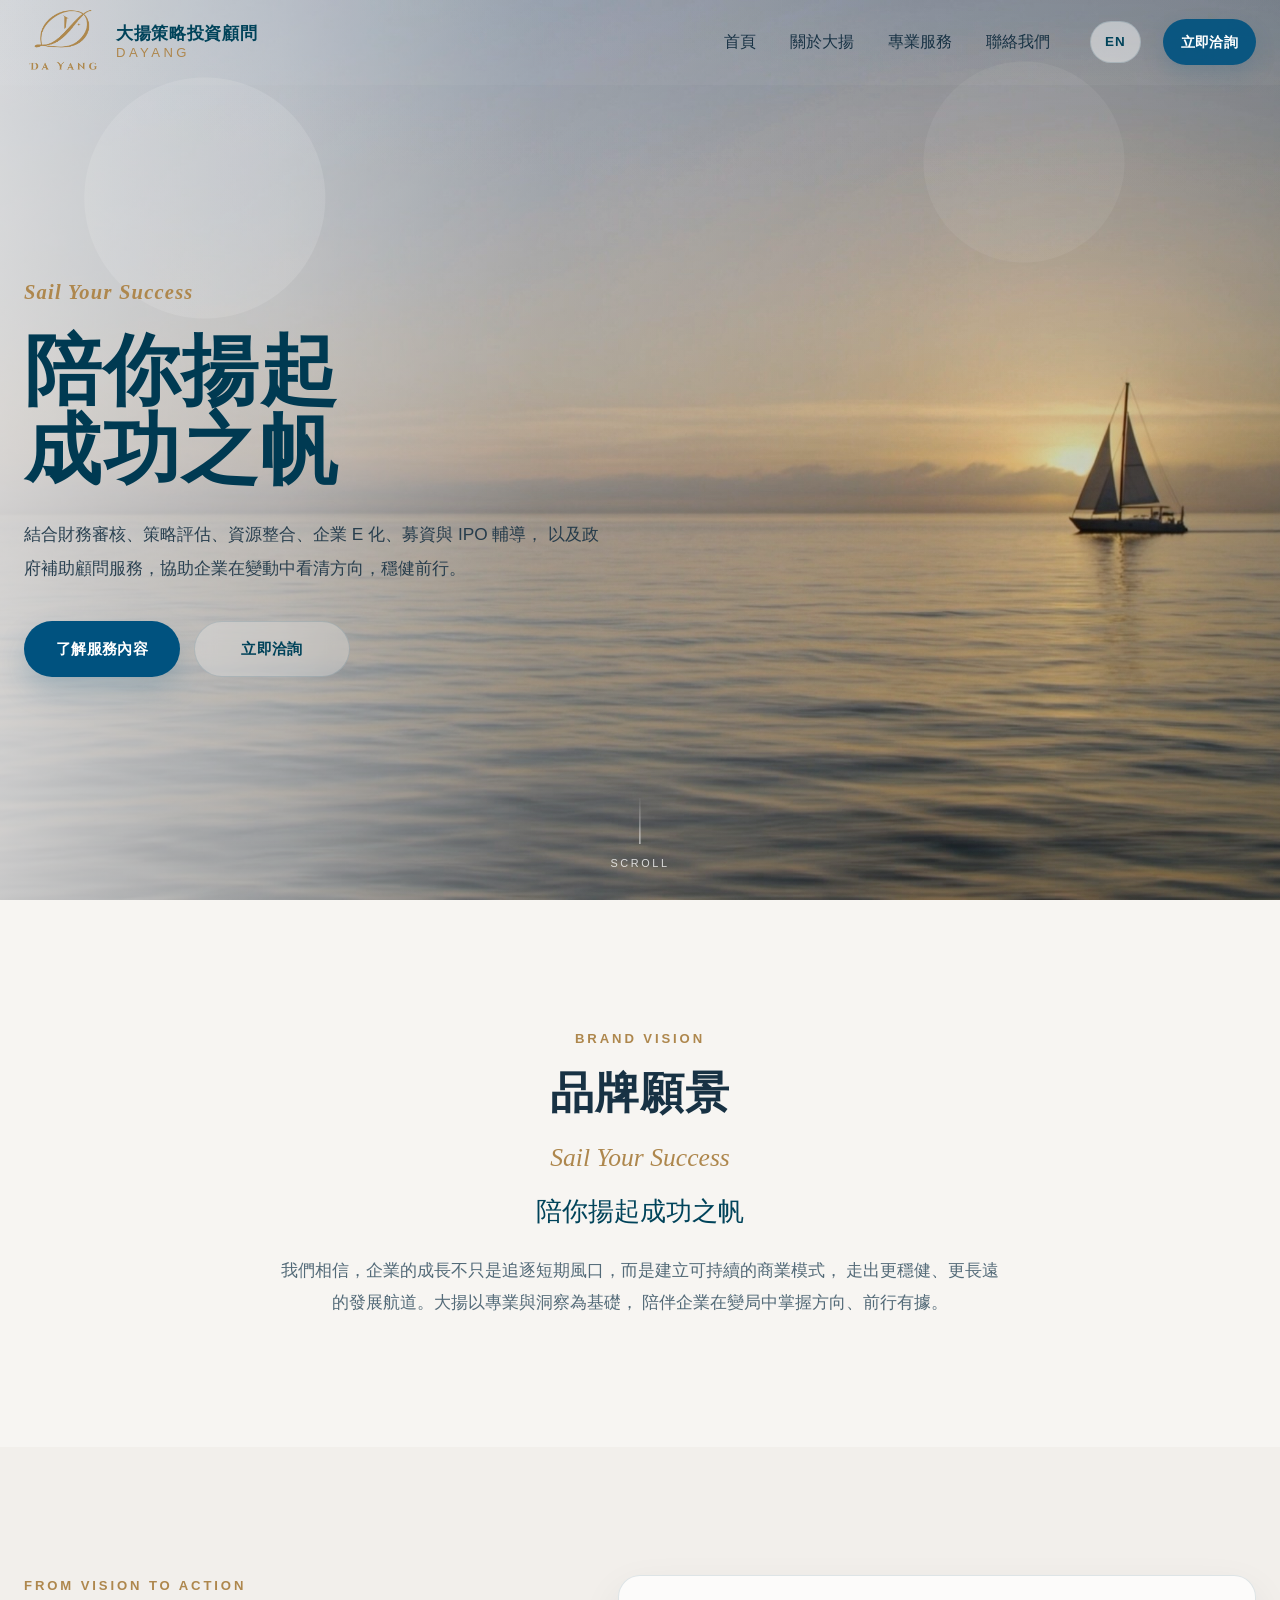
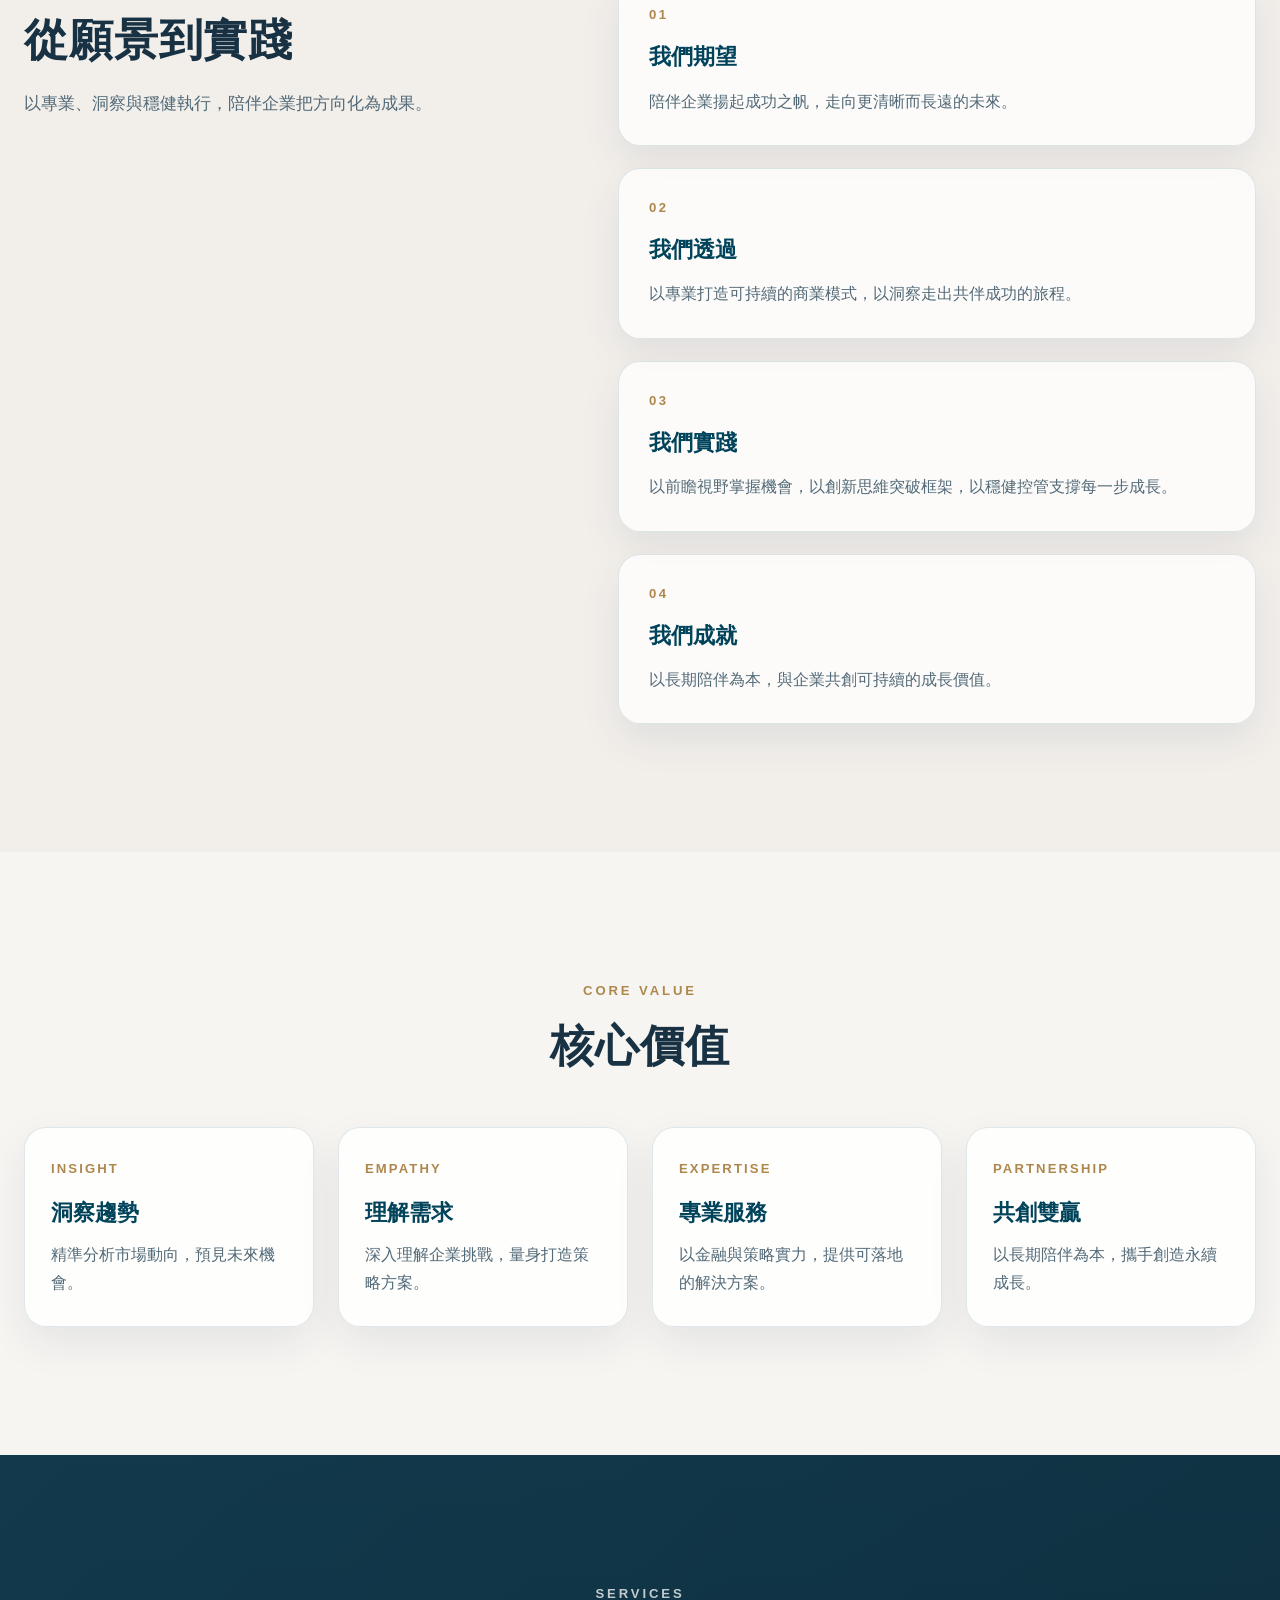
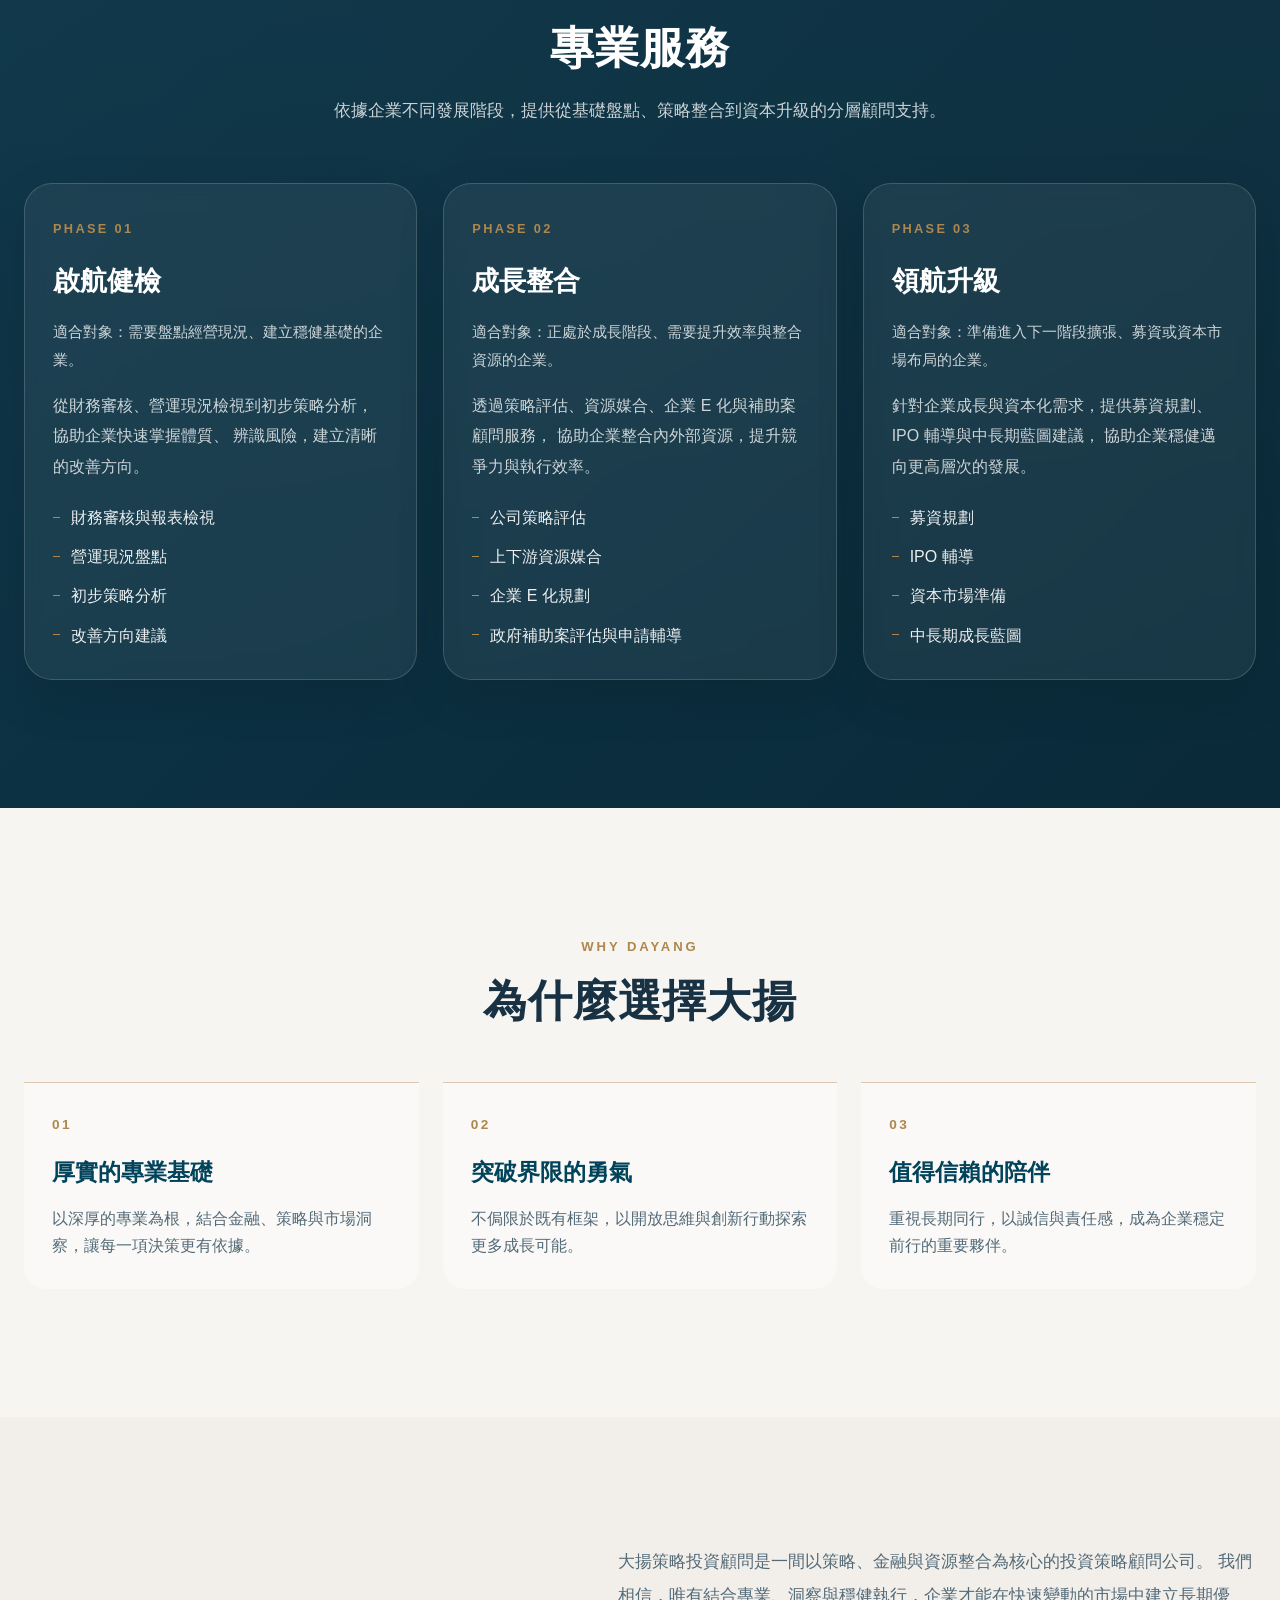
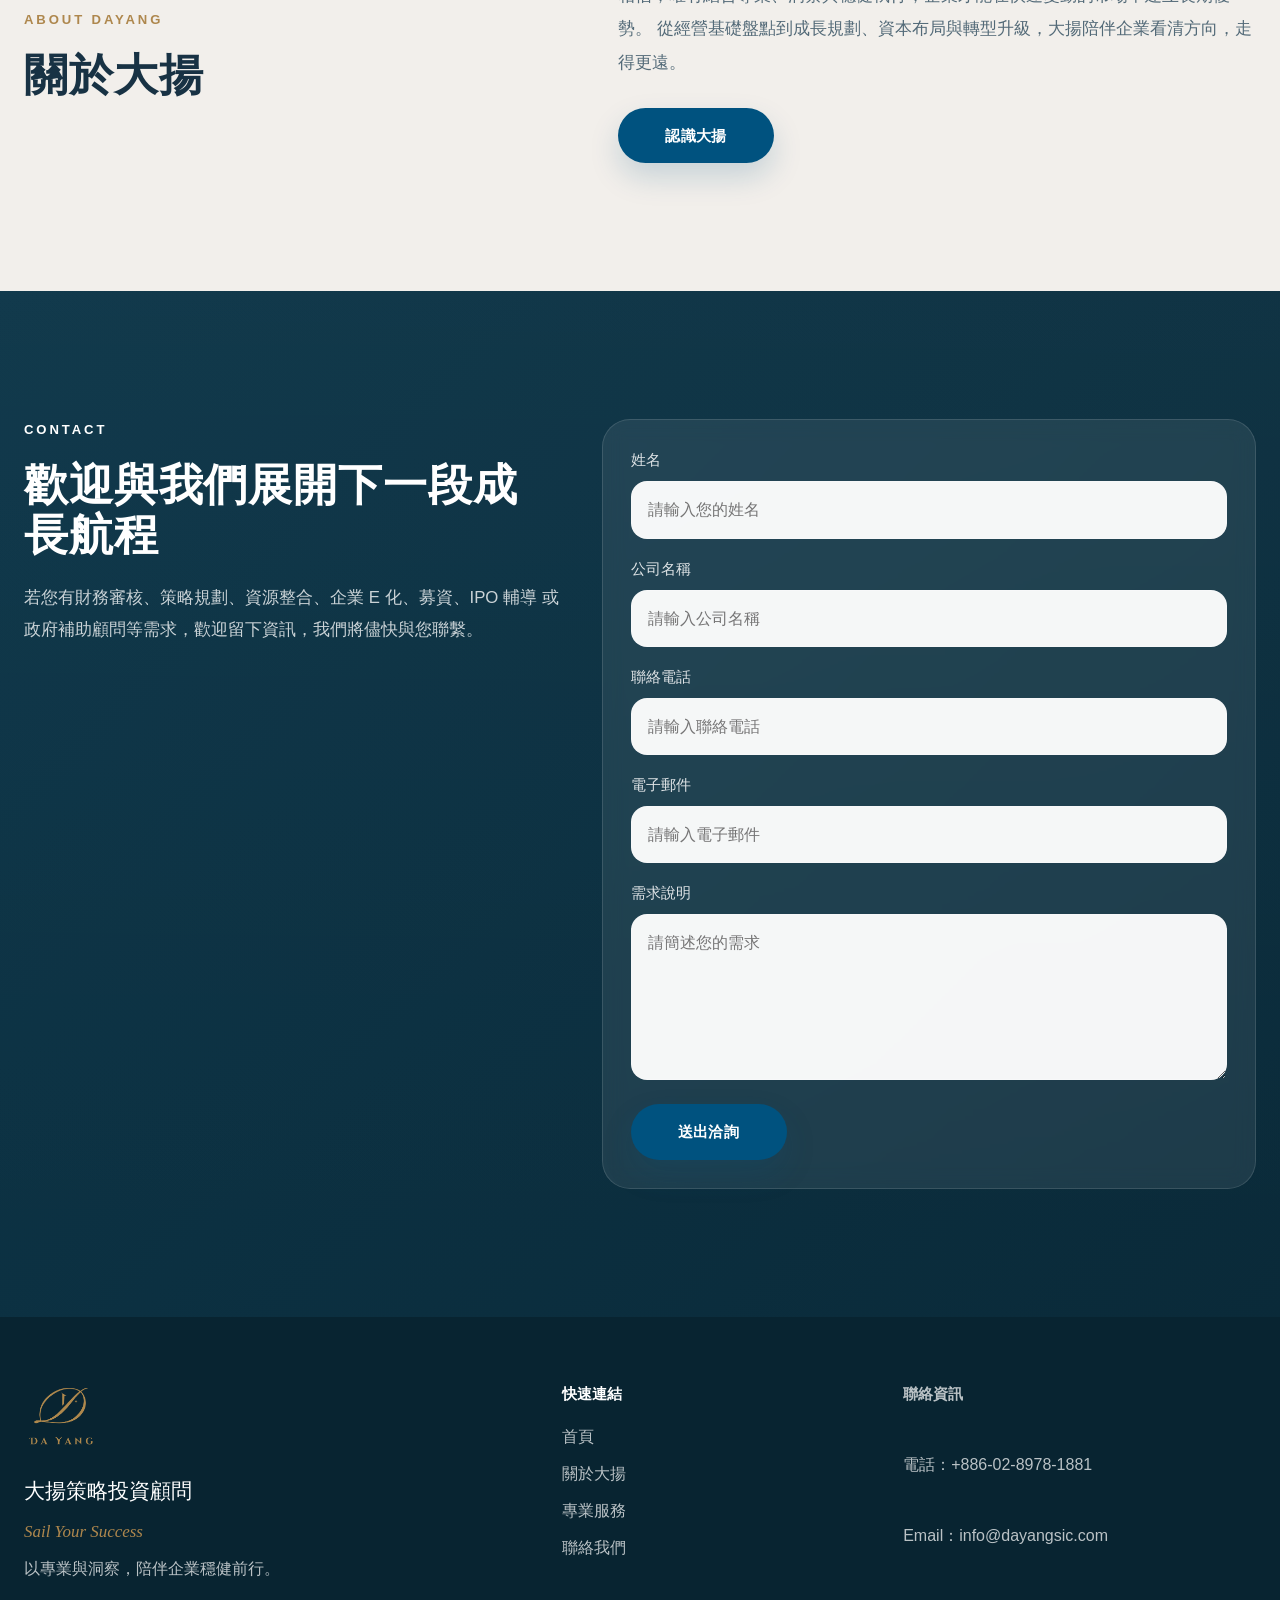
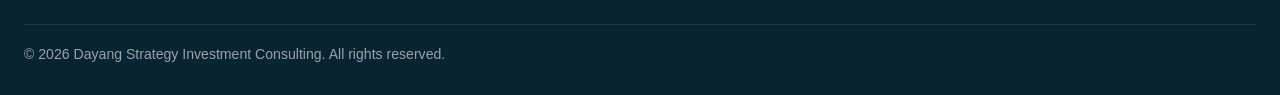
==== commit 283e5c01: "Update index.html" ====
--- a/index.html
+++ b/index.html
@@ -1586,7 +1586,7 @@
 
       <div class="footer-contact">
         <p class="footer-heading">聯絡資訊</p>
-        <p><a href="Tel:+886-2-8978-1881" class="footer-link">+886-02-8978-1881</a><電話：(02) 8978-1881</p>
+        <p>電話：<a href="Tel:+886-2-8978-1881" class="footer-link">+886-02-8978-1881</a></p>
         <p>Email：<a href="info@dayangsic.com" class="footer-link">info@dayangsic.com</a></p>
         
       </div>
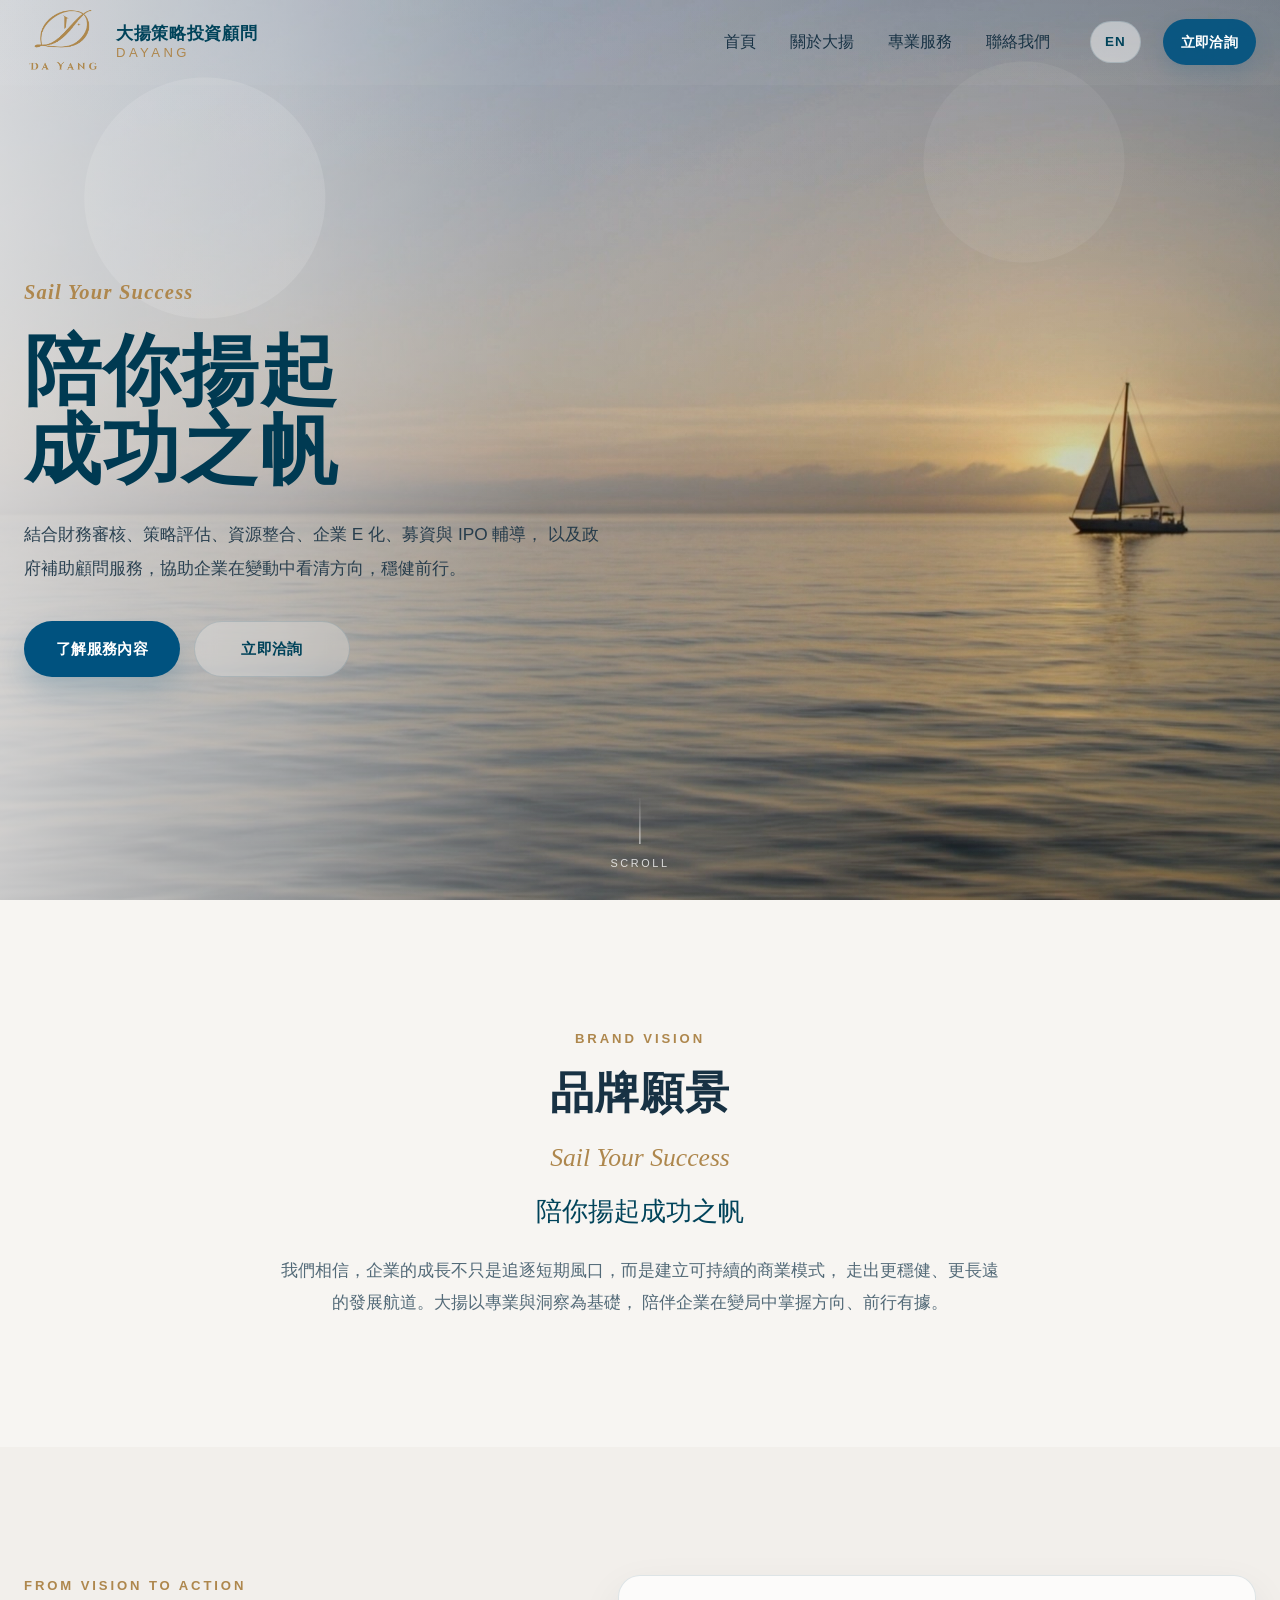
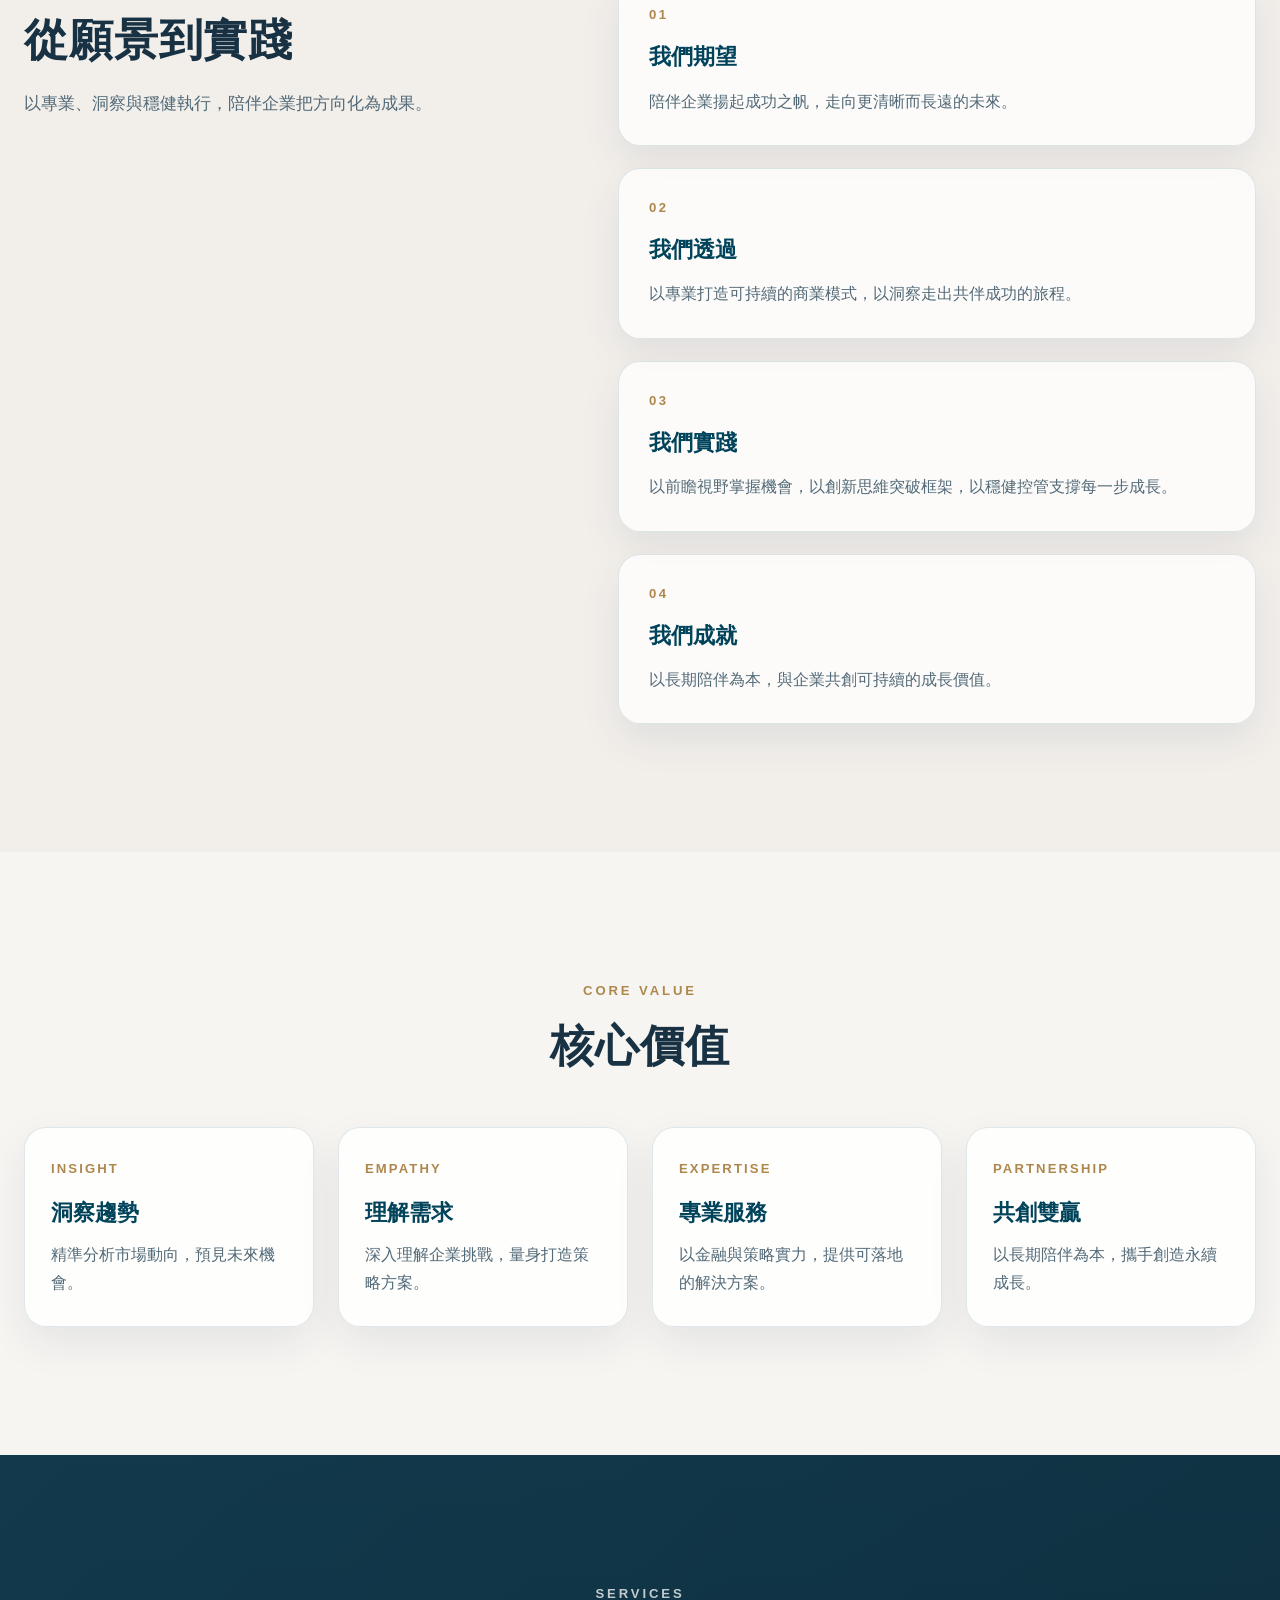
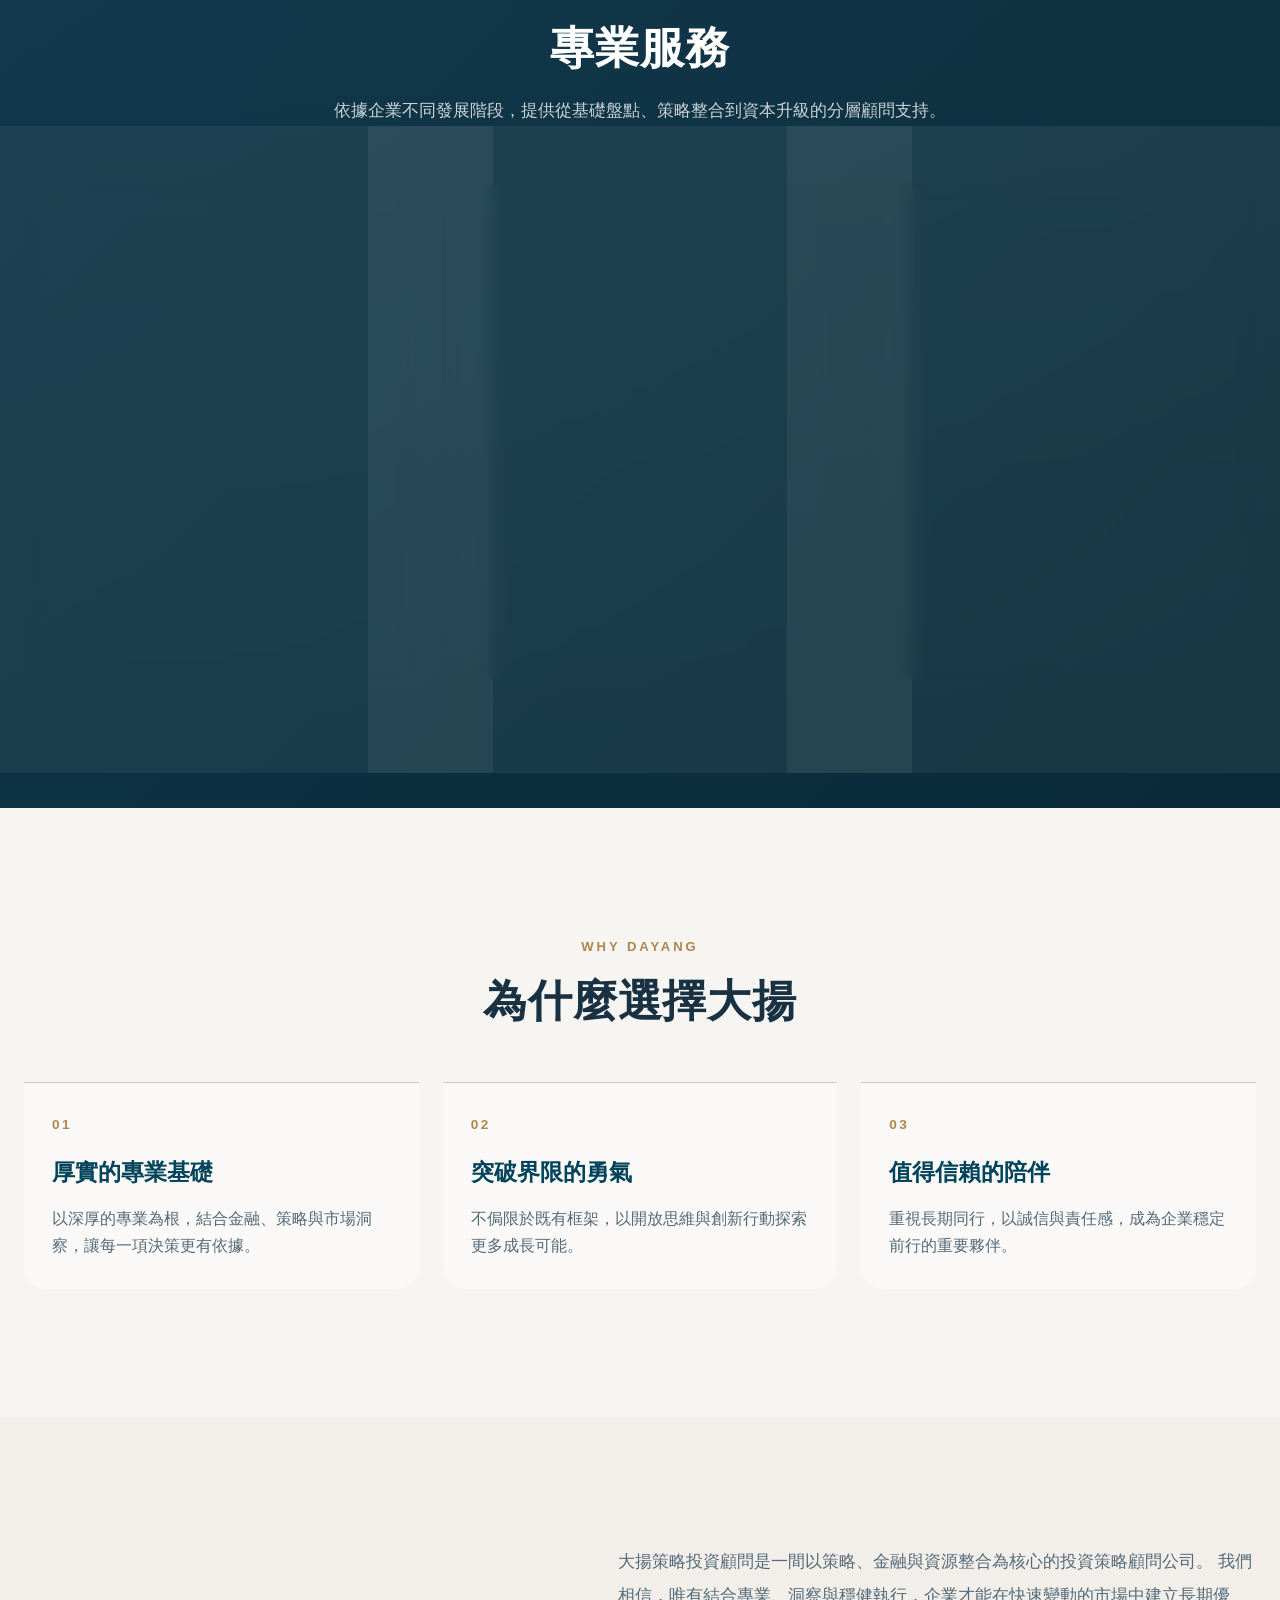
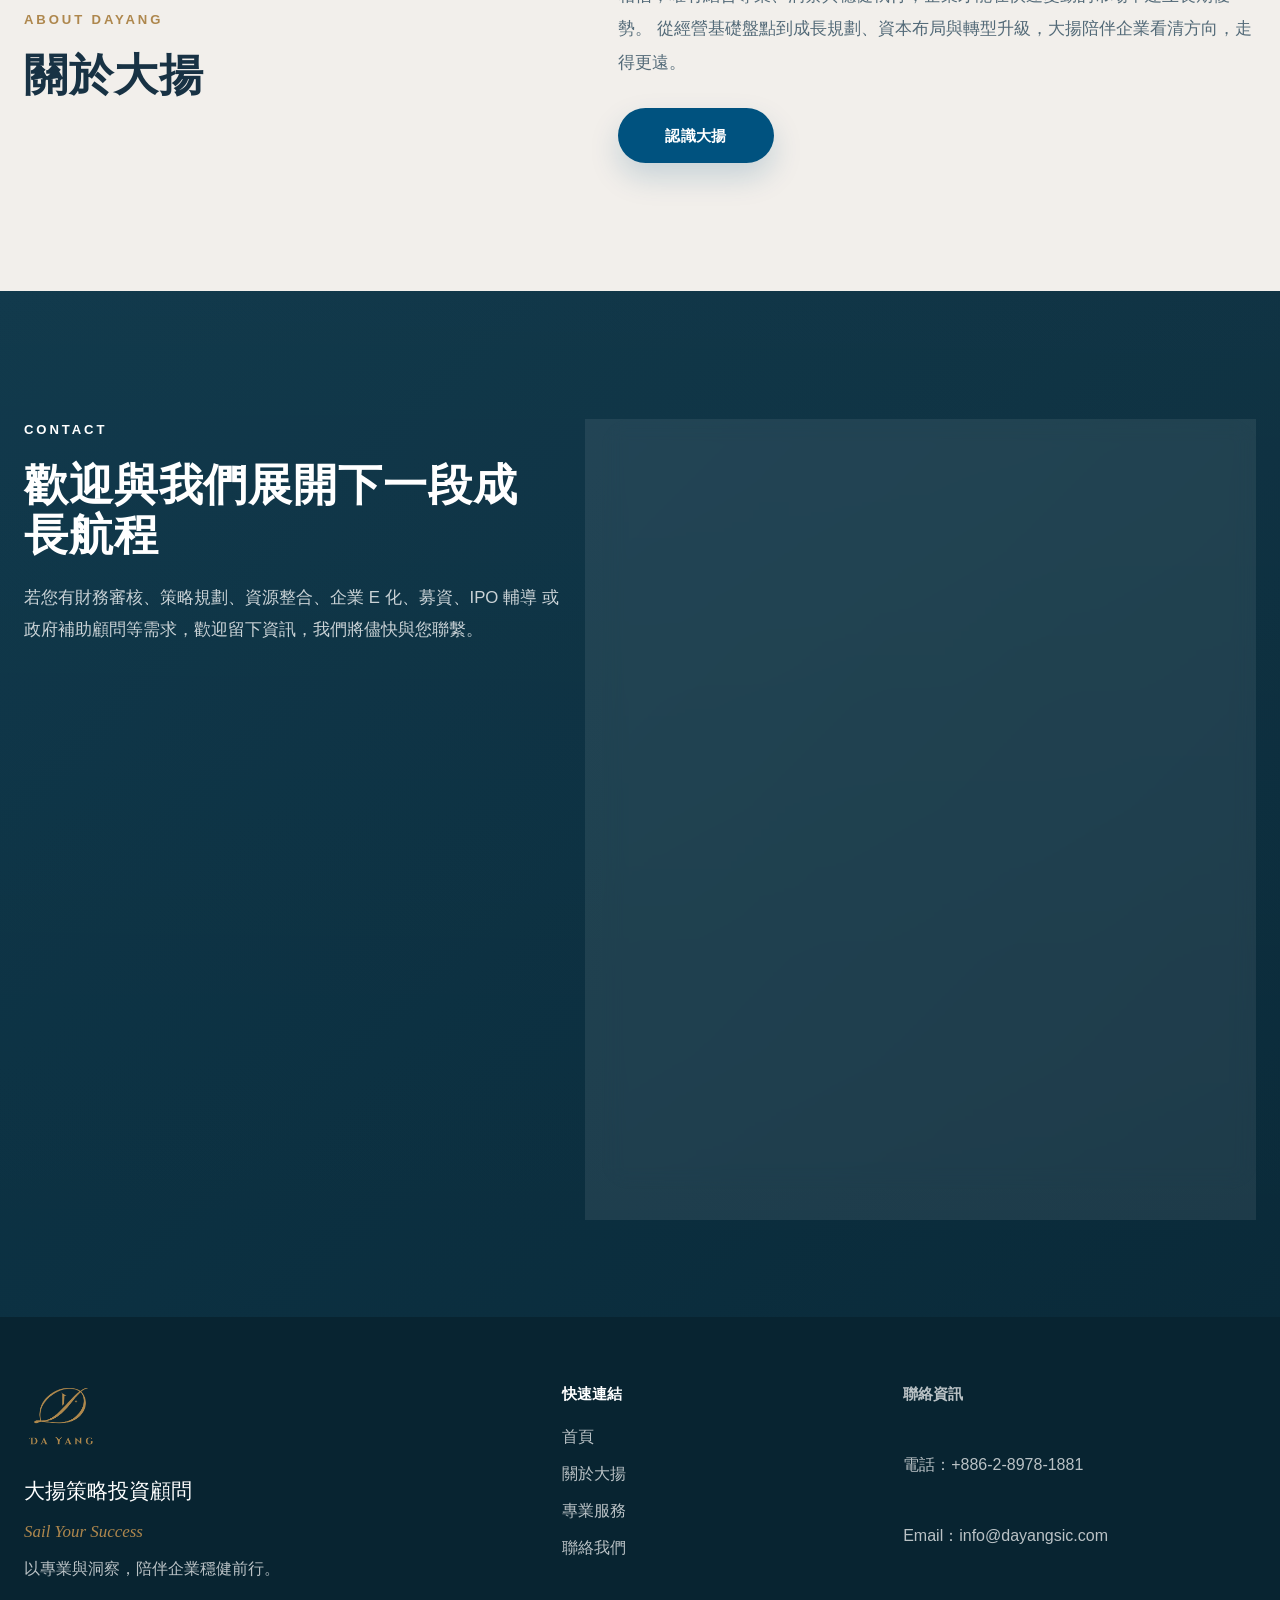
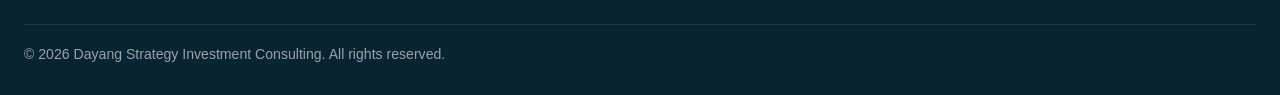
==== commit 1eeedc2c: "Update index.html" ====
--- a/index.html
+++ b/index.html
@@ -1586,7 +1586,7 @@
 
       <div class="footer-contact">
         <p class="footer-heading">聯絡資訊</p>
-        <p>電話：<a href="Tel:+886-2-8978-1881" class="footer-link">+886-02-8978-1881</a></p>
+        <p>電話：<a href="Tel:+886-2-8978-1881" class="footer-link">+886-2-8978-1881</a></p>
         <p>Email：<a href="info@dayangsic.com" class="footer-link">info@dayangsic.com</a></p>
         
       </div>
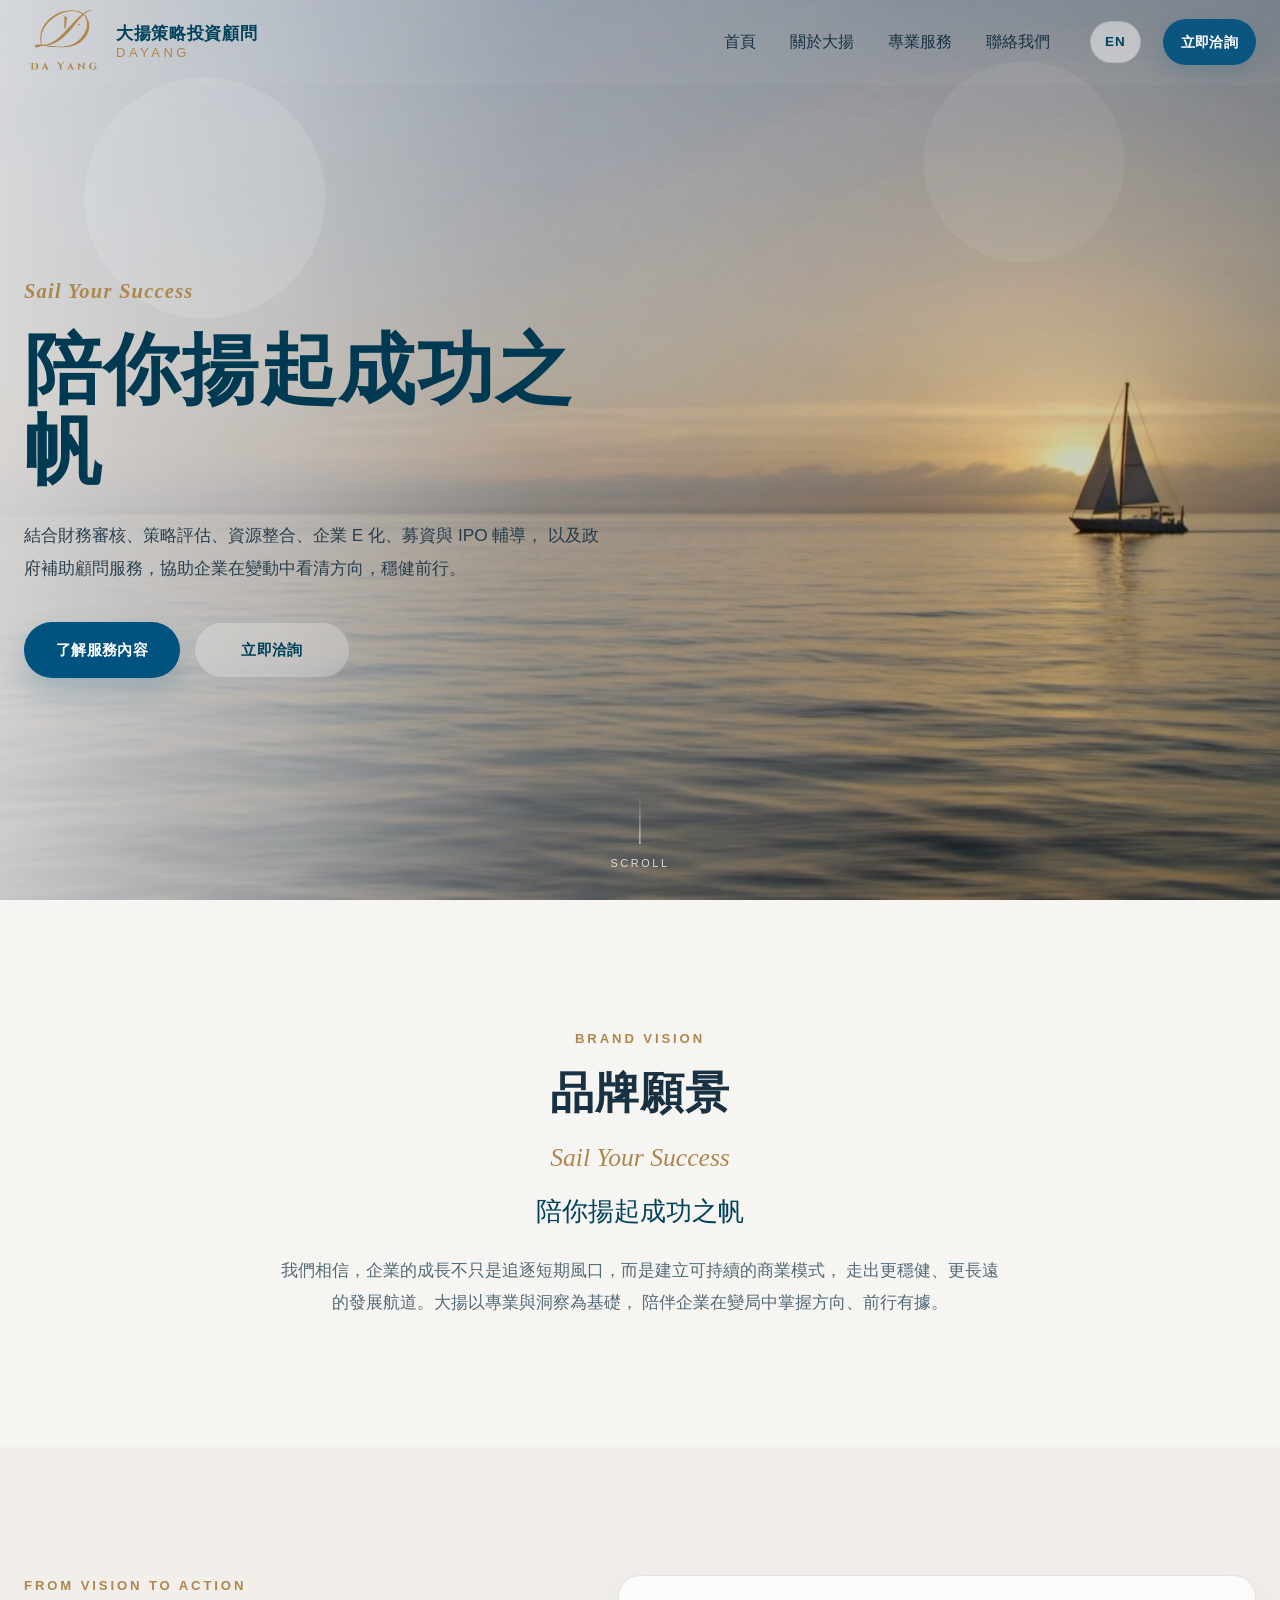
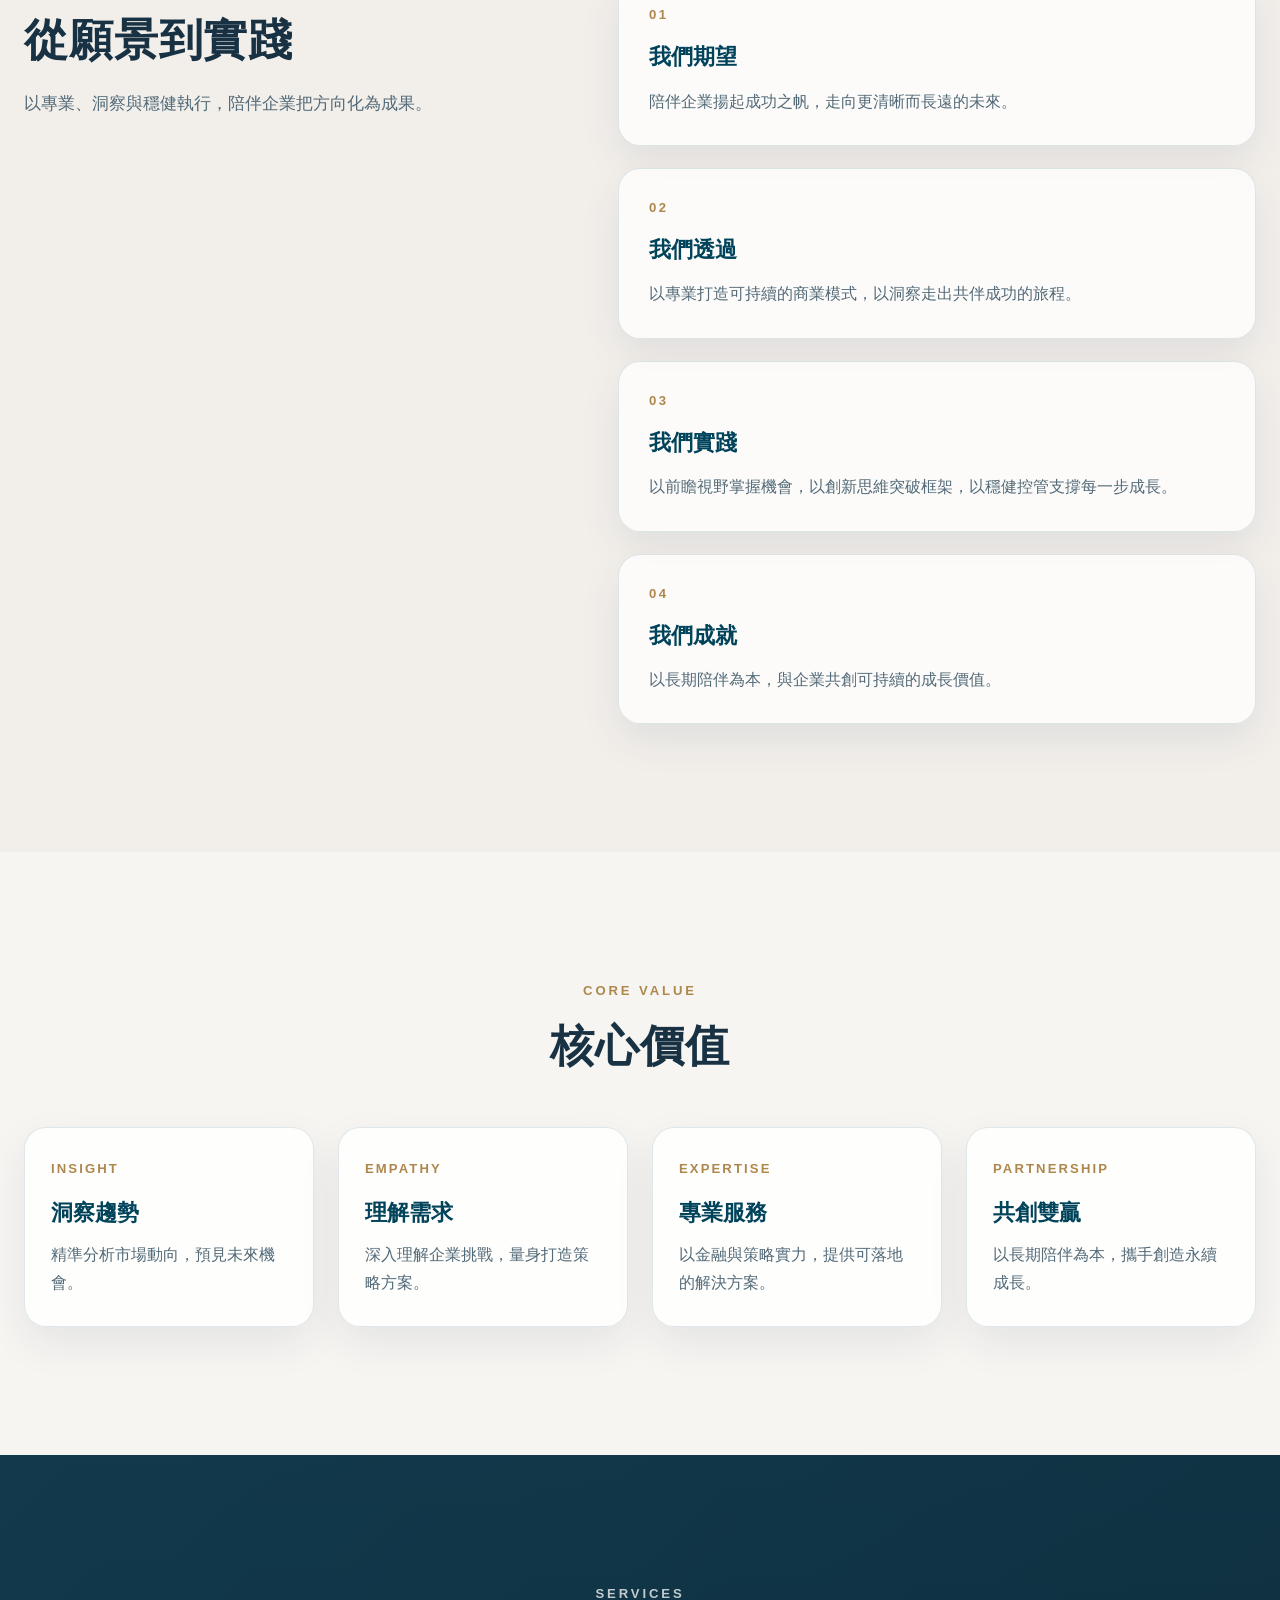
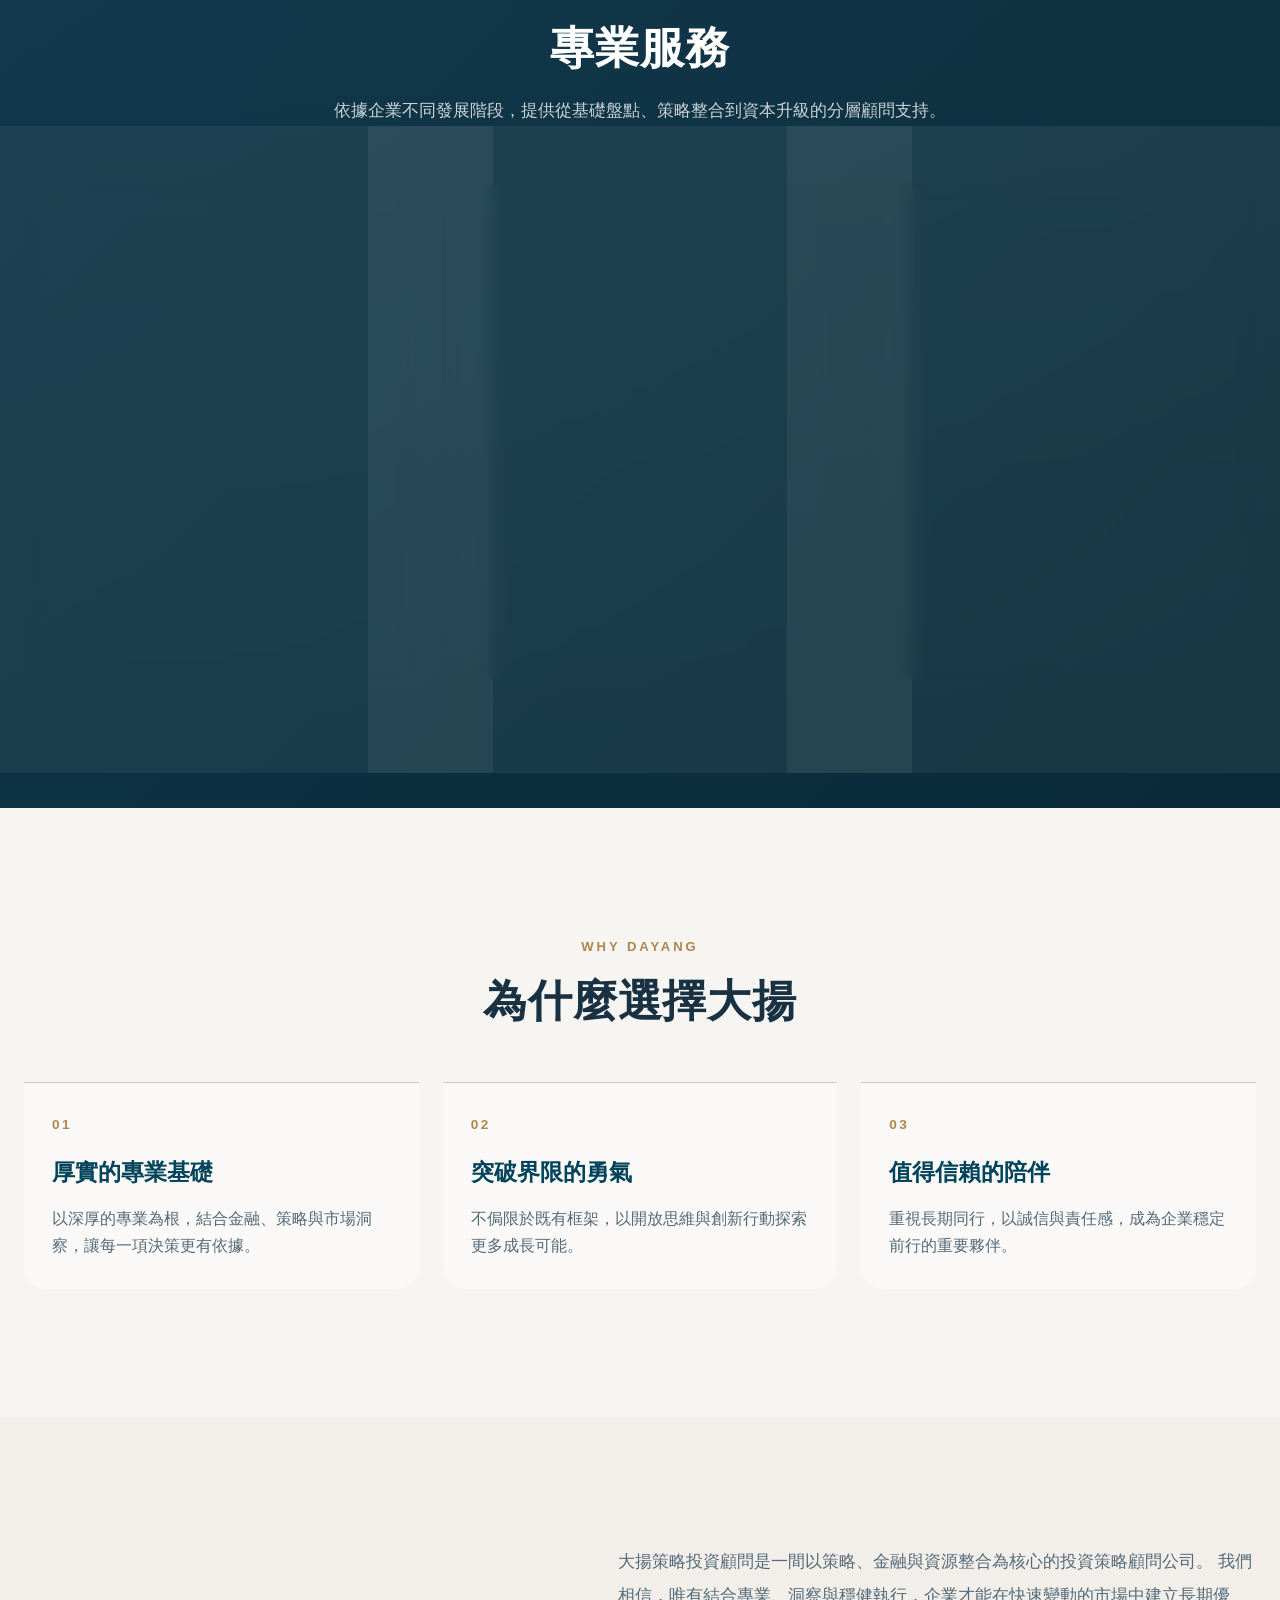
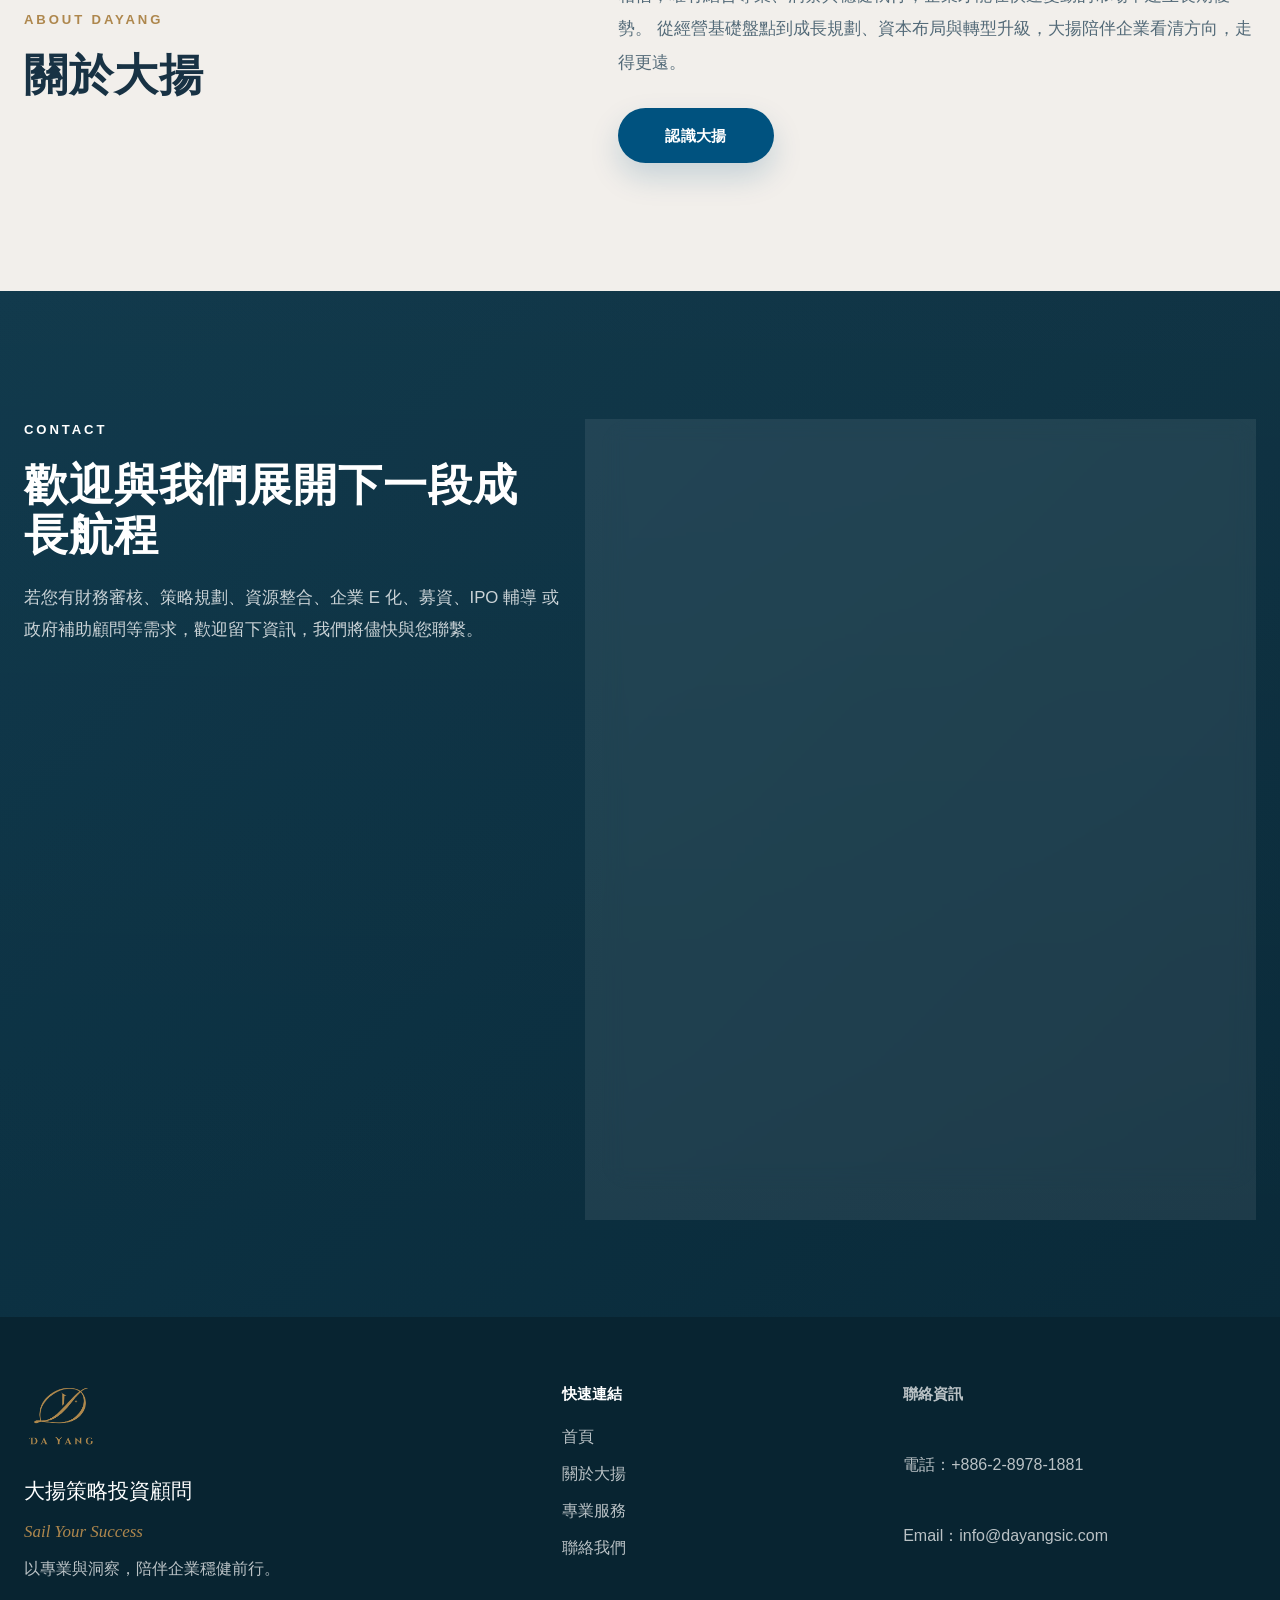
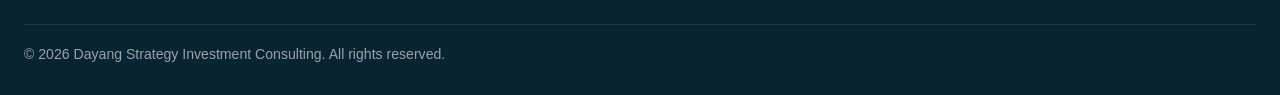
==== commit 70307a77: "Add files via upload" ====
--- a/index.html
+++ b/index.html
@@ -8,1207 +8,32 @@
     name="description"
     content="大揚策略投資顧問提供財務審核、策略評估、資源整合、企業E化、募資與IPO輔導，以及政府補助顧問服務，陪伴企業穩健前行。"
   />
+    <link rel="canonical" href="https://www.dayangsic.com/" />
+  <link rel="alternate" hreflang="zh-Hant" href="https://www.dayangsic.com/" />
+  <link rel="alternate" hreflang="en" href="https://www.dayangsic.com/index-en.html" />
+  <link rel="alternate" hreflang="x-default" href="https://www.dayangsic.com/" />
+  <link rel="stylesheet" href="assets/css/site.css" />
   <style>
     :root {
-      --color-sail-white: #efedec;
-      --color-wind-blue: #00527f;
-      --color-deep-sea: #00435a;
-      --color-gold: #ae874d;
-      --color-text: #183244;
-      --color-text-soft: #536a78;
-      --color-white: #ffffff;
-      --color-border: rgba(0, 67, 90, 0.12);
-      --color-border-light: rgba(255, 255, 255, 0.16);
-      --bg-light: #f7f5f2;
-      --bg-light-alt: #f2efeb;
-      --bg-dark: #0d3649;
-      --bg-dark-2: #0a2a39;
-      --shadow-soft: 0 16px 40px rgba(0, 43, 64, 0.08);
-      --shadow-card: 0 18px 50px rgba(0, 43, 64, 0.1);
-      --radius-sm: 14px;
-      --radius-md: 22px;
-      --radius-lg: 32px;
-      --container: 1240px;
-      --container-narrow: 860px;
-      --transition: 280ms ease;
-      --header-height: 84px;
-    }
-    
-    * {
-      box-sizing: border-box;
-    }
-    
-    html {
-      scroll-behavior: smooth;
-    }
-    
-    body {
-      margin: 0;
-      color: var(--color-text);
-      background: var(--color-sail-white);
-      font-family: "Noto Sans TC", "PingFang TC", "Microsoft JhengHei", sans-serif;
-      line-height: 1.7;
-      overflow-x: hidden;
-    }
-    
-    img,
-    video {
-      display: block;
-      max-width: 100%;
-    }
-    
-    a {
-      color: inherit;
-      text-decoration: none;
-    }
-    
-    button,
-    input,
-    textarea {
-      font: inherit;
-    }
-    
-    .container {
-      width: min(calc(100% - 48px), var(--container));
-      margin: 0 auto;
-    }
-    
-    .section-narrow {
-      max-width: var(--container-narrow);
-      margin: 0 auto;
-    }
-    
-    .text-center {
-      text-align: center;
-    }
-    
-    .section-light {
-      background: var(--bg-light);
-    }
-    
-    .section-light-alt {
-      background: var(--bg-light-alt);
-    }
-    
-    .section-dark {
-      background:
-        linear-gradient(180deg, rgba(255, 255, 255, 0.02), rgba(255, 255, 255, 0)),
-        linear-gradient(135deg, var(--bg-dark), var(--bg-dark-2));
-      color: rgba(255, 255, 255, 0.92);
-    }
-    
-    section {
-      position: relative;
-      padding: 128px 0;
-    }
-    
-    .eyebrow {
-      margin: 0 0 18px;
-      color: var(--color-gold);
-      font-size: 0.82rem;
-      font-weight: 700;
-      letter-spacing: 0.22em;
-      text-transform: uppercase;
-    }
-    
-    .section-title {
-      margin: 0;
-      font-family: "Noto Serif TC", "Times New Roman", serif;
-      font-size: clamp(2rem, 3.4vw, 3.2rem);
-      line-height: 1.15;
-      letter-spacing: 0.02em;
-    }
-    
-    .section-description {
-      margin: 22px 0 0;
-      max-width: 720px;
-      color: var(--color-text-soft);
-      font-size: 1.05rem;
-      line-height: 1.9;
-    }
-    
-    .section-description-centered {
-      margin-left: auto;
-      margin-right: auto;
-    }
-    
-    .section-heading {
-      margin-bottom: 56px;
-    }
-    
-    .btn {
-      display: inline-flex;
-      align-items: center;
-      justify-content: center;
-      min-width: 156px;
-      min-height: 52px;
-      padding: 14px 24px;
-      border: 1px solid transparent;
-      border-radius: 999px;
-      font-size: 0.95rem;
-      font-weight: 700;
-      letter-spacing: 0.02em;
-      transition:
-        transform var(--transition),
-        background var(--transition),
-        color var(--transition),
-        border-color var(--transition),
-        box-shadow var(--transition),
-        opacity var(--transition);
-      cursor: pointer;
-    }
-    
-    .btn:hover {
-      transform: translateY(-2px);
-    }
-    
-    .btn-primary {
-      background: var(--color-wind-blue);
-      color: var(--color-white);
-      box-shadow: 0 14px 30px rgba(0, 82, 127, 0.18);
-    }
-    
-    .btn-primary:hover {
-      background: var(--color-deep-sea);
-    }
-    
-    .btn-secondary {
-      background: rgba(255, 255, 255, 0.14);
-      color: var(--color-white);
-      border-color: rgba(255, 255, 255, 0.28);
-      backdrop-filter: blur(8px);
-    }
-    
-    .section-light .btn-secondary,
-    .section-light-alt .btn-secondary {
-      background: rgba(255, 255, 255, 0.72);
-      color: var(--color-wind-blue);
-      border-color: rgba(0, 82, 127, 0.14);
-    }
-    
-    .btn-secondary:hover {
-      border-color: var(--color-gold);
-      color: var(--color-deep-sea);
-    }
-    
-    /* Header */
-    .site-header {
-      position: fixed;
-      top: 0;
-      left: 0;
-      width: 100%;
-      z-index: 100;
-      background: rgba(239, 237, 236, 0.04);
-      backdrop-filter: blur(0px);
-      transition:
-        background 280ms ease,
-        backdrop-filter 280ms ease,
-        border-color 280ms ease,
-        box-shadow 280ms ease;
-      border-bottom: 1px solid transparent;
-    }
-    
-    .site-header.is-scrolled {
-      background: rgba(239, 237, 236, 0.78);
-      backdrop-filter: blur(14px);
-      border-bottom-color: rgba(0, 67, 90, 0.08);
-      box-shadow: 0 8px 24px rgba(0, 43, 64, 0.06);
-    }
-    
-    .header-inner {
-      display: grid;
-      grid-template-columns: auto 1fr auto auto;
-      align-items: center;
-      gap: 22px;
-      min-height: var(--header-height);
-    }
-    
-    .site-logo {
-      display: inline-flex;
-      align-items: center;
-      gap: 14px;
-      min-width: 0;
-    }
-    
-    .site-logo-image {
-      height: 78px;
-      width: auto;
-      object-fit: contain;
-    }
-    
-    .site-logo-text {
-      display: flex;
-      flex-direction: column;
-      gap: 2px;
-    }
-    
-    .site-logo-zh {
-      font-size: 1.08rem;
-      font-weight: 700;
-      color: var(--color-deep-sea);
-      letter-spacing: 0.04em;
-      line-height: 1.2;
-    }
-    
-    .site-logo-en {
-      font-size: 0.82rem;
-      letter-spacing: 0.26em;
-      color: var(--color-gold);
-      line-height: 1.2;
-    }
-    
-    .site-nav {
-      justify-self: end;
-      margin-right: 18px;
-    }
-    
-    .nav-list {
-      display: flex;
-      align-items: center;
-      gap: 34px;
-      margin: 0;
-      padding: 0;
-      list-style: none;
-    }
-    
-    .nav-list a {
-      position: relative;
-      font-size: 1rem;
-      color: var(--color-text);
-      transition: color var(--transition);
-    }
-    
-    .nav-list a::after {
-      content: "";
-      position: absolute;
-      left: 0;
-      bottom: -8px;
-      width: 100%;
-      height: 1px;
-      background: var(--color-gold);
-      transform: scaleX(0);
-      transform-origin: left;
-      transition: transform var(--transition);
-    }
-    
-    .nav-list a:hover {
-      color: var(--color-deep-sea);
-    }
-    
-    .nav-list a:hover::after {
-      transform: scaleX(1);
-    }
-    
-    .lang-switch {
-      display: inline-flex;
-      align-items: center;
-      justify-content: center;
-      min-height: 42px;
-      padding: 0 14px;
-      border-radius: 999px;
-      border: 1px solid rgba(0, 67, 90, 0.14);
-      background: rgba(255, 255, 255, 0.48);
-      color: var(--color-deep-sea);
-      font-size: 0.84rem;
-      font-weight: 700;
-      letter-spacing: 0.08em;
-      transition: all 280ms ease;
-    }
-    
-    .lang-switch:hover {
-      border-color: var(--color-gold);
-      color: var(--color-deep-sea);
-      background: rgba(255, 255, 255, 0.72);
-    }
-    
-    .header-cta {
-      display: inline-flex;
-      align-items: center;
-      justify-content: center;
-      min-height: 46px;
-      padding: 0 18px;
-      border-radius: 999px;
-      background: rgba(0, 82, 127, 0.92);
-      color: #ffffff;
-      font-size: 0.9rem;
-      font-weight: 700;
-      letter-spacing: 0.02em;
-      transition: background 280ms ease, transform 280ms ease, box-shadow 280ms ease;
-      white-space: nowrap;
-      box-shadow: 0 10px 22px rgba(0, 82, 127, 0.16);
-    }
-    
-    .header-cta:hover {
-      background: #00435a;
-      transform: translateY(-1px);
-    }
-    
-    .nav-toggle {
-      display: none;
-      appearance: none;
-      background: transparent;
-      border: 0;
-      padding: 0;
-      width: 44px;
-      height: 44px;
-      position: relative;
-      cursor: pointer;
-    }
-    
-    .nav-toggle span,
-    .nav-toggle::before,
-    .nav-toggle::after {
-      content: "";
-      position: absolute;
-      left: 10px;
-      right: 10px;
-      height: 2px;
-      background: var(--color-deep-sea);
-      transition: transform var(--transition), opacity var(--transition), top var(--transition);
-    }
-    
-    .nav-toggle span {
-      top: 21px;
-    }
-    
-    .nav-toggle::before {
-      top: 14px;
-    }
-    
-    .nav-toggle::after {
-      top: 28px;
-    }
-    
-    .nav-toggle.is-active span {
-      opacity: 0;
-    }
-    
-    .nav-toggle.is-active::before {
-      top: 21px;
-      transform: rotate(45deg);
-    }
-    
-    .nav-toggle.is-active::after {
-      top: 21px;
-      transform: rotate(-45deg);
-    }
-    
-    .mobile-nav {
-      display: none;
-    }
-    
-    /* Hero */
-    .hero-section {
-      position: relative;
-      min-height: 100vh;
-      padding: 0;
-      overflow: hidden;
-      background: #0d3649;
-    }
-    
-    .hero-media {
-      position: absolute;
-      inset: 0;
-      z-index: 0;
-    }
-    
-    .hero-video,
-    .hero-overlay,
-    .hero-gradient {
-      position: absolute;
-      inset: 0;
-    }
-    
-    .hero-video {
-      z-index: 1;
-      width: 100%;
-      height: 100%;
-      object-fit: cover;
-      object-position: center center;
-      filter: saturate(0.96) contrast(1.02);
-    }
-    
-    .hero-overlay {
-      z-index: 2;
-      background:
-        linear-gradient(
-          to right,
-          rgba(239, 237, 236, 0.82) 0%,
-          rgba(239, 237, 236, 0.58) 22%,
-          rgba(239, 237, 236, 0.24) 42%,
-          rgba(8, 27, 38, 0.08) 72%,
-          rgba(8, 27, 38, 0.2) 100%
-        ),
-        linear-gradient(
-          to bottom,
-          rgba(255, 255, 255, 0.04) 0%,
-          rgba(0, 0, 0, 0.06) 52%,
-          rgba(0, 0, 0, 0.18) 100%
-        );
-    }
-    
-    .hero-gradient {
-      z-index: 3;
-      pointer-events: none;
-      background:
-        radial-gradient(circle at 16% 22%, rgba(255, 255, 255, 0.12) 0 120px, transparent 121px),
-        radial-gradient(circle at 80% 18%, rgba(255, 255, 255, 0.06) 0 100px, transparent 101px),
-        linear-gradient(to bottom, rgba(255, 255, 255, 0.02), transparent 28%);
-    }
-    
-    .hero-content {
-      position: relative;
-      z-index: 5;
-      min-height: 100vh;
-      display: flex;
-      align-items: center;
-    }
-    
-    .hero-copy {
-      max-width: 660px;
-      padding: 148px 0 96px;
-    }
-    
-    .hero-eyebrow {
-      margin: 0 0 22px;
-      color: #ae874d;
-      font-family: "Playfair Display", "Times New Roman", serif;
-      font-size: 1.28rem;
-      font-style: italic;
-      font-weight: 600;
-      letter-spacing: 0.06em;
-      text-transform: none;
-    }
-    
-    .hero-title {
-      margin: 0;
-      color: #003a52;
-      font-family: "Noto Serif TC", "Times New Roman", serif;
-      font-size: clamp(3.4rem, 6vw, 6.2rem);
-      line-height: 1.03;
-      letter-spacing: 0.02em;
-      text-wrap: balance;
-      max-width: 620px;
-    }
-    
-    .hero-description {
-      margin: 28px 0 0;
-      max-width: 590px;
-      color: rgba(24, 50, 68, 0.9);
-      font-size: 1.08rem;
-      line-height: 1.95;
-    }
-    
-    .hero-actions {
-      display: flex;
-      flex-wrap: wrap;
-      gap: 14px;
-      margin-top: 36px;
-    }
-    
-    .hero-actions .btn-primary {
-      background: #00527f;
-      color: #ffffff;
-      border: 1px solid transparent;
-      box-shadow: 0 14px 30px rgba(0, 82, 127, 0.2);
-    }
-    
-    .hero-actions .btn-primary:hover {
-      background: #00435a;
-      box-shadow: 0 18px 36px rgba(0, 67, 90, 0.24);
-    }
-    
-    .hero-actions .btn-secondary {
-      background: rgba(255, 255, 255, 0.26);
-      color: #00435a;
-      border: 1px solid rgba(0, 67, 90, 0.14);
-      backdrop-filter: blur(10px);
-    }
-    
-    .hero-actions .btn-secondary:hover {
-      border-color: #ae874d;
-      color: #00435a;
-      background: rgba(255, 255, 255, 0.4);
-    }
-    
-    .hero-scroll {
-      position: absolute;
-      left: 50%;
-      bottom: 28px;
-      z-index: 6;
-      transform: translateX(-50%);
-      display: inline-flex;
-      flex-direction: column;
-      align-items: center;
-      gap: 10px;
-      color: rgba(255, 255, 255, 0.78);
-      font-size: 0.68rem;
-      letter-spacing: 0.24em;
-      text-transform: uppercase;
-    }
-    
-    .hero-scroll-line {
-      width: 1px;
-      height: 46px;
-      background: linear-gradient(
-        to bottom,
-        rgba(255, 255, 255, 0.06),
-        rgba(255, 255, 255, 0.88)
-      );
-      animation: scrollPulse 1.8s infinite;
-    }
-    
-    @keyframes scrollPulse {
-      0%, 100% {
-        opacity: 0.5;
-        transform: scaleY(1);
-      }
-      50% {
-        opacity: 1;
-        transform: scaleY(1.15);
-      }
-    }
-    
-    /* Vision */
-    .vision-tagline-en {
-      margin: 18px 0 0;
-      color: var(--color-gold);
-      font-family: "Playfair Display", "Times New Roman", serif;
-      font-size: clamp(1.4rem, 2vw, 2rem);
-      font-style: italic;
-    }
-    
-    .vision-tagline-zh {
-      margin: 10px 0 0;
-      font-family: "Noto Serif TC", "Times New Roman", serif;
-      font-size: clamp(1.25rem, 2vw, 1.8rem);
-      color: var(--color-deep-sea);
-    }
-    
-    /* Split */
-    .split-layout {
-      display: grid;
-      grid-template-columns: 0.9fr 1.1fr;
-      gap: 72px;
-      align-items: start;
-    }
-    
-    .split-intro {
-      position: sticky;
-      top: 120px;
-    }
-    
-    .framework-steps {
-      display: grid;
-      gap: 22px;
-    }
-    
-    .framework-item {
-      padding: 28px 30px;
-      border: 1px solid var(--color-border);
-      border-radius: var(--radius-md);
-      background: rgba(255, 255, 255, 0.72);
-      box-shadow: var(--shadow-soft);
-    }
-    
-    .framework-number {
-      margin: 0 0 12px;
-      color: var(--color-gold);
-      font-size: 0.82rem;
-      font-weight: 700;
-      letter-spacing: 0.18em;
-    }
-    
-    .framework-title {
-      margin: 0 0 10px;
-      font-family: "Noto Serif TC", "Times New Roman", serif;
-      font-size: 1.4rem;
-      color: var(--color-deep-sea);
-    }
-    
-    .framework-text {
-      margin: 0;
-      color: var(--color-text-soft);
-      line-height: 1.9;
-    }
-    
-    /* Values */
-    .value-grid {
-      display: grid;
-      grid-template-columns: repeat(4, 1fr);
-      gap: 24px;
-    }
-    
-    .value-card {
-      padding: 30px 26px;
-      border: 1px solid var(--color-border);
-      border-radius: var(--radius-md);
-      background: rgba(255, 255, 255, 0.86);
-      box-shadow: var(--shadow-soft);
-      transition: transform var(--transition), box-shadow var(--transition), border-color var(--transition);
-    }
-    
-    .value-card:hover {
-      transform: translateY(-4px);
-      box-shadow: var(--shadow-card);
-      border-color: rgba(174, 135, 77, 0.3);
-    }
-    
-    .value-en {
-      margin: 0 0 14px;
-      color: var(--color-gold);
-      font-size: 0.82rem;
-      font-weight: 700;
-      letter-spacing: 0.16em;
-      text-transform: uppercase;
-    }
-    
-    .value-title {
-      margin: 0 0 10px;
-      font-family: "Noto Serif TC", "Times New Roman", serif;
-      font-size: 1.38rem;
-      color: var(--color-deep-sea);
-    }
-    
-    .value-text {
-      margin: 0;
-      color: var(--color-text-soft);
-    }
-    
-    /* Services */
-    .services-section .eyebrow,
-    .services-section .section-title {
-      color: var(--color-white);
-    }
-    
-    .services-section .eyebrow {
-      color: rgba(255, 255, 255, 0.74);
-    }
-    
-    .services-section .section-description {
-      color: rgba(255, 255, 255, 0.78);
-    }
-    
-    .service-grid {
-      display: grid;
-      grid-template-columns: repeat(3, 1fr);
-      gap: 26px;
-    }
-    
-    .service-card-inner {
-      height: 100%;
-      padding: 34px 28px 30px;
-      border: 1px solid var(--color-border-light);
-      border-radius: 28px;
-      background: rgba(255, 255, 255, 0.06);
-      backdrop-filter: blur(8px);
-      box-shadow: 0 18px 50px rgba(0, 0, 0, 0.12);
-      transition: transform var(--transition), border-color var(--transition), background var(--transition);
-    }
-    
-    .service-card-inner:hover {
-      transform: translateY(-4px);
-      border-color: rgba(174, 135, 77, 0.42);
-      background: rgba(255, 255, 255, 0.08);
-    }
-    
-    .service-tag {
-      margin: 0 0 18px;
-      color: var(--color-gold);
-      font-size: 0.8rem;
-      font-weight: 700;
-      letter-spacing: 0.18em;
-      text-transform: uppercase;
-    }
-    
-    .service-title {
-      margin: 0 0 14px;
-      font-family: "Noto Serif TC", "Times New Roman", serif;
-      font-size: 1.7rem;
-      color: var(--color-white);
-    }
-    
-    .service-target,
-    .service-text {
-      margin: 0;
-      color: rgba(255, 255, 255, 0.78);
-    }
-    
-    .service-target {
-      font-size: 0.96rem;
-      line-height: 1.85;
-    }
-    
-    .service-text {
-      margin-top: 16px;
-      line-height: 1.9;
-    }
-    
-    .service-list {
-      margin: 22px 0 0;
-      padding: 0;
-      list-style: none;
-      display: grid;
-      gap: 12px;
-    }
-    
-    .service-list li {
-      position: relative;
-      padding-left: 18px;
-      color: rgba(255, 255, 255, 0.92);
-    }
-    
-    .service-list li::before {
-      content: "";
-      position: absolute;
-      left: 0;
-      top: 0.8em;
-      width: 7px;
-      height: 1px;
-      background: var(--color-gold);
-    }
-    
-    /* Why */
-    .why-grid {
-      display: grid;
-      grid-template-columns: repeat(3, 1fr);
-      gap: 24px;
-    }
-    
-    .why-card {
-      padding: 30px 28px;
-      border-top: 1px solid rgba(174, 135, 77, 0.42);
-      background: rgba(255, 255, 255, 0.38);
-      border-radius: 0 0 22px 22px;
-    }
-    
-    .why-number {
-      margin: 0 0 18px;
-      color: var(--color-gold);
-      font-size: 0.85rem;
-      font-weight: 700;
-      letter-spacing: 0.18em;
-    }
-    
-    .why-title {
-      margin: 0 0 12px;
-      font-family: "Noto Serif TC", "Times New Roman", serif;
-      font-size: 1.42rem;
-      color: var(--color-deep-sea);
-    }
-    
-    .why-text {
-      margin: 0;
-      color: var(--color-text-soft);
-    }
-    
-    /* About */
-    .about-layout {
-      align-items: center;
-    }
-    
-    .about-content {
-      max-width: 720px;
-    }
-    
-    .about-text {
-      margin: 0;
-      color: var(--color-text-soft);
-      font-size: 1.05rem;
-      line-height: 2;
-    }
-    
-    .about-actions {
-      margin-top: 28px;
-    }
-    
-    /* Contact */
-    .contact-layout {
-      display: grid;
-      grid-template-columns: 0.9fr 1.1fr;
-      gap: 42px;
-      align-items: start;
-    }
-    
-    .contact-section .eyebrow,
-    .contact-section .section-title {
-      color: var(--color-white);
-    }
-    
-    .contact-section .section-description {
-      color: rgba(255, 255, 255, 0.78);
-    }
-    
-    .contact-form-wrap {
-      padding: 28px;
-      border: 1px solid rgba(255, 255, 255, 0.12);
-      border-radius: 28px;
-      background: rgba(255, 255, 255, 0.08);
-      backdrop-filter: blur(10px);
-    }
-    
-    .contact-form {
-      display: grid;
-      gap: 18px;
-    }
-    
-    .form-row {
-      display: grid;
-      gap: 8px;
-    }
-    
-    .form-row label {
-      font-size: 0.92rem;
-      color: rgba(255, 255, 255, 0.86);
-    }
-    
-    .form-row input,
-    .form-row textarea {
-      width: 100%;
-      padding: 14px 16px;
-      border: 1px solid rgba(255, 255, 255, 0.16);
-      border-radius: 16px;
-      background: rgba(255, 255, 255, 0.96);
-      color: var(--color-text);
-      outline: none;
-      transition: border-color var(--transition), box-shadow var(--transition);
-    }
-    
-    .form-row input:focus,
-    .form-row textarea:focus {
-      border-color: rgba(174, 135, 77, 0.8);
-      box-shadow: 0 0 0 4px rgba(174, 135, 77, 0.12);
-    }
-    
-    .form-row textarea {
-      resize: vertical;
-      min-height: 140px;
-    }
-    
-    .form-actions {
-      padding-top: 6px;
-    }
-    
-    /* Footer */
-    .site-footer {
-      background: #082431;
-      color: rgba(255, 255, 255, 0.84);
-      padding-top: 64px;
-    }
-    
-    .footer-inner {
-      display: grid;
-      grid-template-columns: 1.3fr 0.8fr 0.9fr;
-      gap: 28px;
-      padding-bottom: 42px;
-    }
-    
-    .footer-logo {
-      height: 74px;
-      width: auto;
-      margin-bottom: 18px;
-    }
-    
-    .footer-brand-name {
-      margin: 0 0 10px;
-      font-family: "Noto Serif TC", "Times New Roman", serif;
-      font-size: 1.3rem;
-      color: var(--color-white);
-    }
-    
-    .footer-brand-tagline {
-      margin: 0 0 8px;
-      color: var(--color-gold);
-      font-family: "Playfair Display", "Times New Roman", serif;
-      font-size: 1.06rem;
-      font-style: italic;
-    }
-    
-    .footer-brand-text,
-    .footer-contact p,
-    .footer-nav a {
-      margin: 0;
-      color: rgba(255, 255, 255, 0.72);
-    }
-    
-    .footer-link {
-      color: rgba(255, 255, 255, 0.72);
-      transition: color 280ms ease;
-    }
-    
-    .footer-link:hover {
-      color: var(--color-gold);
-    }
-    
-    .footer-heading {
-      margin: 0 0 16px;
-      color: var(--color-white);
-      font-size: 0.95rem;
-      font-weight: 700;
-    }
-    
-    .footer-nav {
-      list-style: none;
-      margin: 0;
-      padding: 0;
-      display: grid;
-      gap: 10px;
-    }
-    
-    .footer-nav a:hover {
-      color: var(--color-gold);
-    }
-    
-    .footer-contact {
-      display: grid;
-      gap: 10px;
-    }
-    
-    .footer-bottom {
-      padding: 18px 0 28px;
-      border-top: 1px solid rgba(255, 255, 255, 0.08);
-    }
-    
-    .footer-bottom p {
-      margin: 0;
-      font-size: 0.88rem;
-      color: rgba(255, 255, 255, 0.58);
-    }
-    
-    /* Reveal */
-    .reveal {
-      opacity: 0;
-      transform: translateY(28px);
-      transition: opacity 700ms ease, transform 700ms ease;
-    }
-    
-    .reveal.is-visible {
-      opacity: 1;
-      transform: translateY(0);
-    }
-    
-    /* Responsive */
-    @media (max-width: 1100px) {
-      .split-layout,
-      .contact-layout {
-        grid-template-columns: 1fr;
-        gap: 42px;
-      }
-    
-      .split-intro {
-        position: static;
-      }
-    
-      .value-grid {
-        grid-template-columns: repeat(2, 1fr);
-      }
-    
-      .service-grid,
-      .why-grid,
-      .footer-inner {
-        grid-template-columns: 1fr;
-      }
-    
-      .hero-copy {
-        max-width: 580px;
-      }
-    }
-    
-    @media (max-width: 980px) {
-      .site-logo-text {
-        display: none;
-      }
-    
-      .site-logo-image {
-        height: 68px;
-      }
-    }
-    
-    @media (max-width: 820px) {
-      section {
-        padding: 96px 0;
-      }
-    
-      .container {
-        width: min(calc(100% - 32px), var(--container));
-      }
-    
-      .header-inner {
-        grid-template-columns: auto 1fr auto auto;
-        gap: 12px;
-      }
-    
-      .site-nav,
-      .header-cta,
-      .lang-switch {
-        display: none;
-      }
-    
-      .nav-toggle {
-        display: inline-block;
-      }
-    
-      .mobile-nav {
-        display: block;
-        position: fixed;
-        top: var(--header-height);
-        left: 0;
-        right: 0;
-        background: rgba(239, 237, 236, 0.96);
-        backdrop-filter: blur(14px);
-        border-bottom: 1px solid rgba(0, 67, 90, 0.08);
-        transform: translateY(-120%);
-        transition: transform var(--transition);
-        z-index: 99;
-      }
-    
-      .mobile-nav.is-open {
-        transform: translateY(0);
-      }
-    
-      .mobile-nav ul {
-        list-style: none;
-        margin: 0;
-        padding: 16px 24px 22px;
-        display: grid;
-        gap: 10px;
-      }
-    
-      .mobile-nav a {
-        display: block;
-        padding: 10px 0;
-        color: var(--color-deep-sea);
-        font-weight: 600;
-      }
-    
-      .site-logo-image {
-        height: 64px;
-      }
-    
-      .hero-content {
-        align-items: flex-start;
-      }
-    
-      .hero-copy {
-        max-width: none;
-        padding: 132px 0 84px;
-      }
-    
-      .hero-title {
-        max-width: 540px;
-        font-size: clamp(3rem, 10vw, 4.8rem);
-      }
-    
-      .hero-description {
-        max-width: 520px;
-        font-size: 1rem;
-      }
-    
-      .hero-eyebrow {
-        font-size: 1.14rem;
-      }
-    
-      .hero-overlay {
-        background:
-          linear-gradient(
-            to right,
-            rgba(239, 237, 236, 0.84) 0%,
-            rgba(239, 237, 236, 0.62) 44%,
-            rgba(8, 27, 38, 0.14) 100%
-          ),
-          linear-gradient(to bottom, rgba(255, 255, 255, 0.04), rgba(0, 0, 0, 0.16));
-      }
-    
-      .value-grid {
-        grid-template-columns: 1fr;
-      }
-    
-      .contact-form-wrap {
-        padding: 22px;
-      }
-    
-      .footer-inner {
-        padding-bottom: 34px;
-      }
-    }
-    
-    @media (max-width: 560px) {
-      .site-logo-image {
-        height: 54px;
-      }
-    
-      .hero-section {
-        min-height: 88vh;
-      }
-    
-      .hero-copy {
-        padding: 116px 0 76px;
-      }
-    
-      .hero-eyebrow {
-        font-size: 1.08rem;
-        margin-bottom: 18px;
-      }
-    
-      .hero-title {
-        font-size: clamp(2.5rem, 13vw, 4.1rem);
-        line-height: 1.06;
-        max-width: 100%;
-      }
-    
-      .hero-description {
-        font-size: 0.96rem;
-        line-height: 1.88;
-        max-width: 100%;
-      }
-    
-      .hero-actions {
-        flex-direction: column;
-        align-items: stretch;
-      }
-    
-      .hero-actions .btn {
-        width: 100%;
-      }
-    
-      .hero-overlay {
-        background:
-          linear-gradient(
-            to bottom,
-            rgba(239, 237, 236, 0.82) 0%,
-            rgba(239, 237, 236, 0.58) 42%,
-            rgba(8, 27, 38, 0.24) 100%
-          ),
-          linear-gradient(to bottom, rgba(255, 255, 255, 0.04), rgba(0, 0, 0, 0.18));
-      }
-    
-      .hero-scroll {
-        display: none;
-      }
-    
-      .framework-item,
-      .value-card,
-      .service-card-inner,
-      .contact-form-wrap {
-        padding-left: 20px;
-        padding-right: 20px;
-      }
-    
-      .section-title {
-        font-size: 2rem;
-      }
-    
-      .section-description,
-      .about-text,
-      .framework-text,
-      .service-text,
-      .why-text {
-        font-size: 0.98rem;
-      }
-    
-      .footer-logo {
-        height: 62px;
-      }
+      --font-body: "Noto Sans TC", "PingFang TC", "Microsoft JhengHei", sans-serif;
+      --font-heading: "Noto Serif TC", "Times New Roman", serif;
+      --font-accent: "Playfair Display", "Times New Roman", serif;
+      --logo-zh-size: 1.08rem;
+      --hero-copy-max: 660px;
+      --hero-title-font-size: clamp(3.4rem, 6vw, 6.2rem);
+      --hero-title-letter-spacing: 0.02em;
+      --hero-title-max: 620px;
+      --hero-description-max: 590px;
+      --vision-tagline-zh-font: "Noto Serif TC", "Times New Roman", serif;
+      --vision-tagline-zh-size: clamp(1.25rem, 2vw, 1.8rem);
+      --vision-tagline-zh-letter-spacing: 0;
+      --vision-tagline-zh-transform: none;
+      --hero-copy-max-1100: 580px;
+      --hero-title-max-820: 540px;
+      --hero-title-size-820: clamp(3rem, 10vw, 4.8rem);
+      --hero-description-max-820: 520px;
+      --hero-title-size-560: clamp(2.5rem, 13vw, 4.1rem);
+      --hero-title-line-560: 1.06;
     }
   </style>
 </head>
@@ -1586,8 +411,8 @@
 
       <div class="footer-contact">
         <p class="footer-heading">聯絡資訊</p>
-        <p>電話：<a href="Tel:+886-2-8978-1881" class="footer-link">+886-2-8978-1881</a></p>
-        <p>Email：<a href="info@dayangsic.com" class="footer-link">info@dayangsic.com</a></p>
+        <p>電話：<a href="tel:+886-2-8978-1881" class="footer-link">+886-2-8978-1881</a></p>
+        <p>Email：<a href="mailto:info@dayangsic.com" class="footer-link">info@dayangsic.com</a></p>
         
       </div>
     </div>
@@ -1597,57 +422,6 @@
     </div>
   </footer>
 
-  <script>
-    const siteHeader = document.getElementById("siteHeader");
-
-    function updateHeaderState() {
-      if (window.scrollY > 10) {
-        siteHeader.classList.add("is-scrolled");
-      } else {
-        siteHeader.classList.remove("is-scrolled");
-      }
-    }
-
-    updateHeaderState();
-    window.addEventListener("scroll", updateHeaderState);
-
-    const navToggle = document.getElementById("navToggle");
-    const mobileNav = document.getElementById("mobileNav");
-    const mobileNavLinks = mobileNav.querySelectorAll("a");
-
-    navToggle.addEventListener("click", () => {
-      const isOpen = mobileNav.classList.toggle("is-open");
-      navToggle.classList.toggle("is-active", isOpen);
-      navToggle.setAttribute("aria-expanded", String(isOpen));
-      document.body.style.overflow = isOpen ? "hidden" : "";
-    });
-
-    mobileNavLinks.forEach(link => {
-      link.addEventListener("click", () => {
-        mobileNav.classList.remove("is-open");
-        navToggle.classList.remove("is-active");
-        navToggle.setAttribute("aria-expanded", "false");
-        document.body.style.overflow = "";
-      });
-    });
-
-    const revealEls = document.querySelectorAll(".reveal");
-
-    const observer = new IntersectionObserver((entries) => {
-      entries.forEach(entry => {
-        if (entry.isIntersecting) {
-          entry.target.classList.add("is-visible");
-          observer.unobserve(entry.target);
-        }
-      });
-    }, {
-      threshold: 0.14,
-      rootMargin: "0px 0px -40px 0px"
-    });
-
-    revealEls.forEach(el => observer.observe(el));
-
-    
-  </script>
+    <script src="assets/js/site.js" defer></script>
 </body>
 </html>
--- a/assets/css/site.css
+++ b/assets/css/site.css
@@ -0,0 +1,1207 @@
+:root {
+  --color-sail-white: #efedec;
+  --color-wind-blue: #00527f;
+  --color-deep-sea: #00435a;
+  --color-gold: #ae874d;
+  --color-text: #183244;
+  --color-text-soft: #536a78;
+  --color-white: #ffffff;
+  --color-border: rgba(0, 67, 90, 0.12);
+  --color-border-light: rgba(255, 255, 255, 0.16);
+  --bg-light: #f7f5f2;
+  --bg-light-alt: #f2efeb;
+  --bg-dark: #0d3649;
+  --bg-dark-2: #0a2a39;
+  --shadow-soft: 0 16px 40px rgba(0, 43, 64, 0.08);
+  --shadow-card: 0 18px 50px rgba(0, 43, 64, 0.1);
+  --radius-sm: 14px;
+  --radius-md: 22px;
+  --radius-lg: 32px;
+  --container: 1240px;
+  --container-narrow: 860px;
+  --transition: 280ms ease;
+  --header-height: 84px;
+  --font-body: "Inter", "Segoe UI", Arial, sans-serif;
+  --font-heading: "Playfair Display", "Times New Roman", serif;
+  --font-accent: "Playfair Display", "Times New Roman", serif;
+  --logo-zh-size: 1.02rem;
+  --hero-copy-max: 720px;
+  --hero-title-font-size: clamp(3.2rem, 5.5vw, 5.8rem);
+  --hero-title-letter-spacing: 0.01em;
+  --hero-title-max: 700px;
+  --hero-description-max: 640px;
+  --vision-tagline-zh-font: "Playfair Display", "Times New Roman", serif;
+  --vision-tagline-zh-size: clamp(1.05rem, 1.8vw, 1.35rem);
+  --vision-tagline-zh-letter-spacing: 0.08em;
+  --vision-tagline-zh-transform: uppercase;
+  --hero-copy-max-1100: 620px;
+  --hero-title-max-820: 560px;
+  --hero-title-size-820: clamp(2.8rem, 9vw, 4.5rem);
+  --hero-description-max-820: 540px;
+  --hero-title-size-560: clamp(2.2rem, 11vw, 3.8rem);
+  --hero-title-line-560: 1.08;
+}
+
+* {
+  box-sizing: border-box;
+}
+
+html {
+  scroll-behavior: smooth;
+}
+
+body {
+  margin: 0;
+  color: var(--color-text);
+  background: var(--color-sail-white);
+  font-family: var(--font-body);
+  line-height: 1.7;
+  overflow-x: hidden;
+}
+
+img,
+video {
+  display: block;
+  max-width: 100%;
+}
+
+a {
+  color: inherit;
+  text-decoration: none;
+}
+
+button,
+input,
+textarea {
+  font: inherit;
+}
+
+.container {
+  width: min(calc(100% - 48px), var(--container));
+  margin: 0 auto;
+}
+
+.section-narrow {
+  max-width: var(--container-narrow);
+  margin: 0 auto;
+}
+
+.text-center {
+  text-align: center;
+}
+
+.section-light {
+  background: var(--bg-light);
+}
+
+.section-light-alt {
+  background: var(--bg-light-alt);
+}
+
+.section-dark {
+  background:
+    linear-gradient(180deg, rgba(255, 255, 255, 0.02), rgba(255, 255, 255, 0)),
+    linear-gradient(135deg, var(--bg-dark), var(--bg-dark-2));
+  color: rgba(255, 255, 255, 0.92);
+}
+
+section {
+  position: relative;
+  padding: 128px 0;
+}
+
+.eyebrow {
+  margin: 0 0 18px;
+  color: var(--color-gold);
+  font-size: 0.82rem;
+  font-weight: 700;
+  letter-spacing: 0.22em;
+  text-transform: uppercase;
+}
+
+.section-title {
+  margin: 0;
+  font-family: var(--font-heading);
+  font-size: clamp(2rem, 3.4vw, 3.2rem);
+  line-height: 1.15;
+  letter-spacing: 0.02em;
+}
+
+.section-description {
+  margin: 22px 0 0;
+  max-width: 720px;
+  color: var(--color-text-soft);
+  font-size: 1.05rem;
+  line-height: 1.9;
+}
+
+.section-description-centered {
+  margin-left: auto;
+  margin-right: auto;
+}
+
+.section-heading {
+  margin-bottom: 56px;
+}
+
+.btn {
+  display: inline-flex;
+  align-items: center;
+  justify-content: center;
+  min-width: 156px;
+  min-height: 52px;
+  padding: 14px 24px;
+  border: 1px solid transparent;
+  border-radius: 999px;
+  font-size: 0.95rem;
+  font-weight: 700;
+  letter-spacing: 0.02em;
+  transition:
+    transform var(--transition),
+    background var(--transition),
+    color var(--transition),
+    border-color var(--transition),
+    box-shadow var(--transition),
+    opacity var(--transition);
+  cursor: pointer;
+}
+
+.btn:hover {
+  transform: translateY(-2px);
+}
+
+.btn-primary {
+  background: var(--color-wind-blue);
+  color: var(--color-white);
+  box-shadow: 0 14px 30px rgba(0, 82, 127, 0.18);
+}
+
+.btn-primary:hover {
+  background: var(--color-deep-sea);
+}
+
+.btn-secondary {
+  background: rgba(255, 255, 255, 0.14);
+  color: var(--color-white);
+  border-color: rgba(255, 255, 255, 0.28);
+  backdrop-filter: blur(8px);
+}
+
+.section-light .btn-secondary,
+.section-light-alt .btn-secondary {
+  background: rgba(255, 255, 255, 0.72);
+  color: var(--color-wind-blue);
+  border-color: rgba(0, 82, 127, 0.14);
+}
+
+.btn-secondary:hover {
+  border-color: var(--color-gold);
+  color: var(--color-deep-sea);
+}
+
+.site-header {
+  position: fixed;
+  top: 0;
+  left: 0;
+  width: 100%;
+  z-index: 100;
+  background: rgba(239, 237, 236, 0.04);
+  backdrop-filter: blur(0px);
+  transition:
+    background 280ms ease,
+    backdrop-filter 280ms ease,
+    border-color 280ms ease,
+    box-shadow 280ms ease;
+  border-bottom: 1px solid transparent;
+}
+
+.site-header.is-scrolled {
+  background: rgba(239, 237, 236, 0.78);
+  backdrop-filter: blur(14px);
+  border-bottom-color: rgba(0, 67, 90, 0.08);
+  box-shadow: 0 8px 24px rgba(0, 43, 64, 0.06);
+}
+
+.header-inner {
+  display: grid;
+  grid-template-columns: auto 1fr auto auto;
+  align-items: center;
+  gap: 22px;
+  min-height: var(--header-height);
+}
+
+.site-logo {
+  display: inline-flex;
+  align-items: center;
+  gap: 14px;
+  min-width: 0;
+}
+
+.site-logo-image {
+  height: 78px;
+  width: auto;
+  object-fit: contain;
+}
+
+.site-logo-text {
+  display: flex;
+  flex-direction: column;
+  gap: 2px;
+}
+
+.site-logo-zh {
+  font-size: var(--logo-zh-size);
+  font-weight: 700;
+  color: var(--color-deep-sea);
+  letter-spacing: 0.04em;
+  line-height: 1.2;
+}
+
+.site-logo-en {
+  font-size: 0.82rem;
+  letter-spacing: 0.26em;
+  color: var(--color-gold);
+  line-height: 1.2;
+}
+
+.site-nav {
+  justify-self: end;
+  margin-right: 18px;
+}
+
+.nav-list {
+  display: flex;
+  align-items: center;
+  gap: 34px;
+  margin: 0;
+  padding: 0;
+  list-style: none;
+}
+
+.nav-list a {
+  position: relative;
+  font-size: 1rem;
+  color: var(--color-text);
+  transition: color var(--transition);
+}
+
+.nav-list a::after {
+  content: "";
+  position: absolute;
+  left: 0;
+  bottom: -8px;
+  width: 100%;
+  height: 1px;
+  background: var(--color-gold);
+  transform: scaleX(0);
+  transform-origin: left;
+  transition: transform var(--transition);
+}
+
+.nav-list a:hover {
+  color: var(--color-deep-sea);
+}
+
+.nav-list a:hover::after {
+  transform: scaleX(1);
+}
+
+.lang-switch {
+  display: inline-flex;
+  align-items: center;
+  justify-content: center;
+  min-height: 42px;
+  padding: 0 14px;
+  border-radius: 999px;
+  border: 1px solid rgba(0, 67, 90, 0.14);
+  background: rgba(255, 255, 255, 0.48);
+  color: var(--color-deep-sea);
+  font-size: 0.84rem;
+  font-weight: 700;
+  letter-spacing: 0.08em;
+  transition: all 280ms ease;
+}
+
+.lang-switch:hover {
+  border-color: var(--color-gold);
+  color: var(--color-deep-sea);
+  background: rgba(255, 255, 255, 0.72);
+}
+
+.header-cta {
+  display: inline-flex;
+  align-items: center;
+  justify-content: center;
+  min-height: 46px;
+  padding: 0 18px;
+  border-radius: 999px;
+  background: rgba(0, 82, 127, 0.92);
+  color: #ffffff;
+  font-size: 0.9rem;
+  font-weight: 700;
+  letter-spacing: 0.02em;
+  transition: background 280ms ease, transform 280ms ease, box-shadow 280ms ease;
+  white-space: nowrap;
+  box-shadow: 0 10px 22px rgba(0, 82, 127, 0.16);
+}
+
+.header-cta:hover {
+  background: #00435a;
+  transform: translateY(-1px);
+}
+
+.nav-toggle {
+  display: none;
+  appearance: none;
+  background: transparent;
+  border: 0;
+  padding: 0;
+  width: 44px;
+  height: 44px;
+  position: relative;
+  cursor: pointer;
+}
+
+.nav-toggle span,
+.nav-toggle::before,
+.nav-toggle::after {
+  content: "";
+  position: absolute;
+  left: 10px;
+  right: 10px;
+  height: 2px;
+  background: var(--color-deep-sea);
+  transition: transform var(--transition), opacity var(--transition), top var(--transition);
+}
+
+.nav-toggle span {
+  top: 21px;
+}
+
+.nav-toggle::before {
+  top: 14px;
+}
+
+.nav-toggle::after {
+  top: 28px;
+}
+
+.nav-toggle.is-active span {
+  opacity: 0;
+}
+
+.nav-toggle.is-active::before {
+  top: 21px;
+  transform: rotate(45deg);
+}
+
+.nav-toggle.is-active::after {
+  top: 21px;
+  transform: rotate(-45deg);
+}
+
+.mobile-nav {
+  display: none;
+}
+
+.hero-section {
+  position: relative;
+  min-height: 100vh;
+  padding: 0;
+  overflow: hidden;
+  background: #0d3649;
+}
+
+.hero-media {
+  position: absolute;
+  inset: 0;
+  z-index: 0;
+}
+
+.hero-video,
+.hero-overlay,
+.hero-gradient {
+  position: absolute;
+  inset: 0;
+}
+
+.hero-video {
+  z-index: 1;
+  width: 100%;
+  height: 100%;
+  object-fit: cover;
+  object-position: center center;
+  filter: saturate(0.96) contrast(1.02);
+}
+
+.hero-overlay {
+  z-index: 2;
+  background:
+    linear-gradient(
+      to right,
+      rgba(239, 237, 236, 0.82) 0%,
+      rgba(239, 237, 236, 0.58) 22%,
+      rgba(239, 237, 236, 0.24) 42%,
+      rgba(8, 27, 38, 0.08) 72%,
+      rgba(8, 27, 38, 0.2) 100%
+    ),
+    linear-gradient(
+      to bottom,
+      rgba(255, 255, 255, 0.04) 0%,
+      rgba(0, 0, 0, 0.06) 52%,
+      rgba(0, 0, 0, 0.18) 100%
+    );
+}
+
+.hero-gradient {
+  z-index: 3;
+  pointer-events: none;
+  background:
+    radial-gradient(circle at 16% 22%, rgba(255, 255, 255, 0.12) 0 120px, transparent 121px),
+    radial-gradient(circle at 80% 18%, rgba(255, 255, 255, 0.06) 0 100px, transparent 101px),
+    linear-gradient(to bottom, rgba(255, 255, 255, 0.02), transparent 28%);
+}
+
+.hero-content {
+  position: relative;
+  z-index: 5;
+  min-height: 100vh;
+  display: flex;
+  align-items: center;
+}
+
+.hero-copy {
+  max-width: var(--hero-copy-max);
+  padding: 148px 0 96px;
+}
+
+.hero-eyebrow {
+  margin: 0 0 22px;
+  color: #ae874d;
+  font-family: var(--font-accent);
+  font-size: 1.28rem;
+  font-style: italic;
+  font-weight: 600;
+  letter-spacing: 0.06em;
+  text-transform: none;
+}
+
+.hero-title {
+  margin: 0;
+  color: #003a52;
+  font-family: var(--font-heading);
+  font-size: var(--hero-title-font-size);
+  line-height: 1.04;
+  letter-spacing: var(--hero-title-letter-spacing);
+  max-width: var(--hero-title-max);
+}
+
+.hero-description {
+  margin: 28px 0 0;
+  max-width: var(--hero-description-max);
+  color: rgba(24, 50, 68, 0.9);
+  font-size: 1.08rem;
+  line-height: 1.95;
+}
+
+.hero-actions {
+  display: flex;
+  flex-wrap: wrap;
+  gap: 14px;
+  margin-top: 36px;
+}
+
+.hero-actions .btn-primary {
+  background: #00527f;
+  color: #ffffff;
+  border: 1px solid transparent;
+  box-shadow: 0 14px 30px rgba(0, 82, 127, 0.2);
+}
+
+.hero-actions .btn-primary:hover {
+  background: #00435a;
+  box-shadow: 0 18px 36px rgba(0, 67, 90, 0.24);
+}
+
+.hero-actions .btn-secondary {
+  background: rgba(255, 255, 255, 0.26);
+  color: #00435a;
+  border: 1px solid rgba(0, 67, 90, 0.14);
+  backdrop-filter: blur(10px);
+}
+
+.hero-actions .btn-secondary:hover {
+  border-color: #ae874d;
+  color: #00435a;
+  background: rgba(255, 255, 255, 0.4);
+}
+
+.hero-scroll {
+  position: absolute;
+  left: 50%;
+  bottom: 28px;
+  z-index: 6;
+  transform: translateX(-50%);
+  display: inline-flex;
+  flex-direction: column;
+  align-items: center;
+  gap: 10px;
+  color: rgba(255, 255, 255, 0.78);
+  font-size: 0.68rem;
+  letter-spacing: 0.24em;
+  text-transform: uppercase;
+}
+
+.hero-scroll-line {
+  width: 1px;
+  height: 46px;
+  background: linear-gradient(to bottom, rgba(255, 255, 255, 0.06), rgba(255, 255, 255, 0.88));
+  animation: scrollPulse 1.8s infinite;
+}
+
+@keyframes scrollPulse {
+  0%,
+  100% {
+    opacity: 0.5;
+    transform: scaleY(1);
+  }
+
+  50% {
+    opacity: 1;
+    transform: scaleY(1.15);
+  }
+}
+
+.vision-tagline-en {
+  margin: 18px 0 0;
+  color: var(--color-gold);
+  font-family: var(--font-accent);
+  font-size: clamp(1.4rem, 2vw, 2rem);
+  font-style: italic;
+}
+
+.vision-tagline-zh {
+  margin: 10px 0 0;
+  font-family: var(--vision-tagline-zh-font);
+  font-size: var(--vision-tagline-zh-size);
+  color: var(--color-deep-sea);
+  letter-spacing: var(--vision-tagline-zh-letter-spacing);
+  text-transform: var(--vision-tagline-zh-transform);
+}
+
+.split-layout {
+  display: grid;
+  grid-template-columns: 0.9fr 1.1fr;
+  gap: 72px;
+  align-items: start;
+}
+
+.split-intro {
+  position: sticky;
+  top: 120px;
+}
+
+.framework-steps {
+  display: grid;
+  gap: 22px;
+}
+
+.framework-item {
+  padding: 28px 30px;
+  border: 1px solid var(--color-border);
+  border-radius: var(--radius-md);
+  background: rgba(255, 255, 255, 0.72);
+  box-shadow: var(--shadow-soft);
+}
+
+.framework-number {
+  margin: 0 0 12px;
+  color: var(--color-gold);
+  font-size: 0.82rem;
+  font-weight: 700;
+  letter-spacing: 0.18em;
+}
+
+.framework-title {
+  margin: 0 0 10px;
+  font-family: var(--font-heading);
+  font-size: 1.4rem;
+  color: var(--color-deep-sea);
+}
+
+.framework-text {
+  margin: 0;
+  color: var(--color-text-soft);
+  line-height: 1.9;
+}
+
+.value-grid {
+  display: grid;
+  grid-template-columns: repeat(4, 1fr);
+  gap: 24px;
+}
+
+.value-card {
+  padding: 30px 26px;
+  border: 1px solid var(--color-border);
+  border-radius: var(--radius-md);
+  background: rgba(255, 255, 255, 0.86);
+  box-shadow: var(--shadow-soft);
+  transition: transform var(--transition), box-shadow var(--transition), border-color var(--transition);
+}
+
+.value-card:hover {
+  transform: translateY(-4px);
+  box-shadow: var(--shadow-card);
+  border-color: rgba(174, 135, 77, 0.3);
+}
+
+.value-en {
+  margin: 0 0 14px;
+  color: var(--color-gold);
+  font-size: 0.82rem;
+  font-weight: 700;
+  letter-spacing: 0.16em;
+  text-transform: uppercase;
+}
+
+.value-title {
+  margin: 0 0 10px;
+  font-family: var(--font-heading);
+  font-size: 1.38rem;
+  color: var(--color-deep-sea);
+}
+
+.value-text {
+  margin: 0;
+  color: var(--color-text-soft);
+}
+
+.services-section .eyebrow,
+.services-section .section-title {
+  color: var(--color-white);
+}
+
+.services-section .eyebrow {
+  color: rgba(255, 255, 255, 0.74);
+}
+
+.services-section .section-description {
+  color: rgba(255, 255, 255, 0.78);
+}
+
+.service-grid {
+  display: grid;
+  grid-template-columns: repeat(3, 1fr);
+  gap: 26px;
+}
+
+.service-card-inner {
+  height: 100%;
+  padding: 34px 28px 30px;
+  border: 1px solid var(--color-border-light);
+  border-radius: 28px;
+  background: rgba(255, 255, 255, 0.06);
+  backdrop-filter: blur(8px);
+  box-shadow: 0 18px 50px rgba(0, 0, 0, 0.12);
+  transition: transform var(--transition), border-color var(--transition), background var(--transition);
+}
+
+.service-card-inner:hover {
+  transform: translateY(-4px);
+  border-color: rgba(174, 135, 77, 0.42);
+  background: rgba(255, 255, 255, 0.08);
+}
+
+.service-tag {
+  margin: 0 0 18px;
+  color: var(--color-gold);
+  font-size: 0.8rem;
+  font-weight: 700;
+  letter-spacing: 0.18em;
+  text-transform: uppercase;
+}
+
+.service-title {
+  margin: 0 0 14px;
+  font-family: var(--font-heading);
+  font-size: 1.7rem;
+  color: var(--color-white);
+}
+
+.service-target,
+.service-text {
+  margin: 0;
+  color: rgba(255, 255, 255, 0.78);
+}
+
+.service-target {
+  font-size: 0.96rem;
+  line-height: 1.85;
+}
+
+.service-text {
+  margin-top: 16px;
+  line-height: 1.9;
+}
+
+.service-list {
+  margin: 22px 0 0;
+  padding: 0;
+  list-style: none;
+  display: grid;
+  gap: 12px;
+}
+
+.service-list li {
+  position: relative;
+  padding-left: 18px;
+  color: rgba(255, 255, 255, 0.92);
+}
+
+.service-list li::before {
+  content: "";
+  position: absolute;
+  left: 0;
+  top: 0.8em;
+  width: 7px;
+  height: 1px;
+  background: var(--color-gold);
+}
+
+.why-grid {
+  display: grid;
+  grid-template-columns: repeat(3, 1fr);
+  gap: 24px;
+}
+
+.why-card {
+  padding: 30px 28px;
+  border-top: 1px solid rgba(174, 135, 77, 0.42);
+  background: rgba(255, 255, 255, 0.38);
+  border-radius: 0 0 22px 22px;
+}
+
+.why-number {
+  margin: 0 0 18px;
+  color: var(--color-gold);
+  font-size: 0.85rem;
+  font-weight: 700;
+  letter-spacing: 0.18em;
+}
+
+.why-title {
+  margin: 0 0 12px;
+  font-family: var(--font-heading);
+  font-size: 1.42rem;
+  color: var(--color-deep-sea);
+}
+
+.why-text {
+  margin: 0;
+  color: var(--color-text-soft);
+}
+
+.about-layout {
+  align-items: center;
+}
+
+.about-content {
+  max-width: 720px;
+}
+
+.about-text {
+  margin: 0;
+  color: var(--color-text-soft);
+  font-size: 1.05rem;
+  line-height: 2;
+}
+
+.about-actions {
+  margin-top: 28px;
+}
+
+.contact-layout {
+  display: grid;
+  grid-template-columns: 0.9fr 1.1fr;
+  gap: 42px;
+  align-items: start;
+}
+
+.contact-section .eyebrow,
+.contact-section .section-title {
+  color: var(--color-white);
+}
+
+.contact-section .section-description {
+  color: rgba(255, 255, 255, 0.78);
+}
+
+.contact-form-wrap {
+  padding: 28px;
+  border: 1px solid rgba(255, 255, 255, 0.12);
+  border-radius: 28px;
+  background: rgba(255, 255, 255, 0.08);
+  backdrop-filter: blur(10px);
+}
+
+.contact-form {
+  display: grid;
+  gap: 18px;
+}
+
+.form-row {
+  display: grid;
+  gap: 8px;
+}
+
+.form-row label {
+  font-size: 0.92rem;
+  color: rgba(255, 255, 255, 0.86);
+}
+
+.form-row input,
+.form-row textarea {
+  width: 100%;
+  padding: 14px 16px;
+  border: 1px solid rgba(255, 255, 255, 0.16);
+  border-radius: 16px;
+  background: rgba(255, 255, 255, 0.96);
+  color: var(--color-text);
+  outline: none;
+  transition: border-color var(--transition), box-shadow var(--transition);
+}
+
+.form-row input:focus,
+.form-row textarea:focus {
+  border-color: rgba(174, 135, 77, 0.8);
+  box-shadow: 0 0 0 4px rgba(174, 135, 77, 0.12);
+}
+
+.form-row textarea {
+  resize: vertical;
+  min-height: 140px;
+}
+
+.form-actions {
+  padding-top: 6px;
+}
+
+.site-footer {
+  background: #082431;
+  color: rgba(255, 255, 255, 0.84);
+  padding-top: 64px;
+}
+
+.footer-inner {
+  display: grid;
+  grid-template-columns: 1.3fr 0.8fr 0.9fr;
+  gap: 28px;
+  padding-bottom: 42px;
+}
+
+.footer-logo {
+  height: 74px;
+  width: auto;
+  margin-bottom: 18px;
+}
+
+.footer-brand-name {
+  margin: 0 0 10px;
+  font-family: var(--font-heading);
+  font-size: 1.3rem;
+  color: var(--color-white);
+}
+
+.footer-brand-tagline {
+  margin: 0 0 8px;
+  color: var(--color-gold);
+  font-family: var(--font-accent);
+  font-size: 1.06rem;
+  font-style: italic;
+}
+
+.footer-brand-text,
+.footer-contact p,
+.footer-nav a {
+  margin: 0;
+  color: rgba(255, 255, 255, 0.72);
+}
+
+.footer-link {
+  color: rgba(255, 255, 255, 0.72);
+  transition: color 280ms ease;
+}
+
+.footer-link:hover {
+  color: var(--color-gold);
+}
+
+.footer-heading {
+  margin: 0 0 16px;
+  color: var(--color-white);
+  font-size: 0.95rem;
+  font-weight: 700;
+}
+
+.footer-nav {
+  list-style: none;
+  margin: 0;
+  padding: 0;
+  display: grid;
+  gap: 10px;
+}
+
+.footer-nav a:hover {
+  color: var(--color-gold);
+}
+
+.footer-contact {
+  display: grid;
+  gap: 10px;
+}
+
+.footer-bottom {
+  padding: 18px 0 28px;
+  border-top: 1px solid rgba(255, 255, 255, 0.08);
+}
+
+.footer-bottom p {
+  margin: 0;
+  font-size: 0.88rem;
+  color: rgba(255, 255, 255, 0.58);
+}
+
+.reveal {
+  opacity: 0;
+  transform: translateY(28px);
+  transition: opacity 700ms ease, transform 700ms ease;
+}
+
+.reveal.is-visible {
+  opacity: 1;
+  transform: translateY(0);
+}
+
+@media (max-width: 1100px) {
+  .split-layout,
+  .contact-layout {
+    grid-template-columns: 1fr;
+    gap: 42px;
+  }
+
+  .split-intro {
+    position: static;
+  }
+
+  .value-grid {
+    grid-template-columns: repeat(2, 1fr);
+  }
+
+  .service-grid,
+  .why-grid,
+  .footer-inner {
+    grid-template-columns: 1fr;
+  }
+
+  .hero-copy {
+    max-width: var(--hero-copy-max-1100);
+  }
+}
+
+@media (max-width: 980px) {
+  .site-logo-text {
+    display: none;
+  }
+
+  .site-logo-image {
+    height: 68px;
+  }
+}
+
+@media (max-width: 820px) {
+  section {
+    padding: 96px 0;
+  }
+
+  .container {
+    width: min(calc(100% - 32px), var(--container));
+  }
+
+  .header-inner {
+    grid-template-columns: auto 1fr auto auto;
+    gap: 12px;
+  }
+
+  .site-nav,
+  .header-cta,
+  .lang-switch {
+    display: none;
+  }
+
+  .nav-toggle {
+    display: inline-block;
+  }
+
+  .mobile-nav {
+    display: block;
+    position: fixed;
+    top: var(--header-height);
+    left: 0;
+    right: 0;
+    background: rgba(239, 237, 236, 0.96);
+    backdrop-filter: blur(14px);
+    border-bottom: 1px solid rgba(0, 67, 90, 0.08);
+    transform: translateY(-120%);
+    transition: transform var(--transition);
+    z-index: 99;
+  }
+
+  .mobile-nav.is-open {
+    transform: translateY(0);
+  }
+
+  .mobile-nav ul {
+    list-style: none;
+    margin: 0;
+    padding: 16px 24px 22px;
+    display: grid;
+    gap: 10px;
+  }
+
+  .mobile-nav a {
+    display: block;
+    padding: 10px 0;
+    color: var(--color-deep-sea);
+    font-weight: 600;
+  }
+
+  .site-logo-image {
+    height: 64px;
+  }
+
+  .hero-content {
+    align-items: flex-start;
+  }
+
+  .hero-copy {
+    max-width: none;
+    padding: 132px 0 84px;
+  }
+
+  .hero-title {
+    max-width: var(--hero-title-max-820);
+    font-size: var(--hero-title-size-820);
+  }
+
+  .hero-description {
+    max-width: var(--hero-description-max-820);
+    font-size: 1rem;
+  }
+
+  .hero-eyebrow {
+    font-size: 1.14rem;
+  }
+
+  .hero-overlay {
+    background:
+      linear-gradient(
+        to right,
+        rgba(239, 237, 236, 0.84) 0%,
+        rgba(239, 237, 236, 0.62) 44%,
+        rgba(8, 27, 38, 0.14) 100%
+      ),
+      linear-gradient(to bottom, rgba(255, 255, 255, 0.04), rgba(0, 0, 0, 0.16));
+  }
+
+  .value-grid {
+    grid-template-columns: 1fr;
+  }
+
+  .contact-form-wrap {
+    padding: 22px;
+  }
+
+  .footer-inner {
+    padding-bottom: 34px;
+  }
+}
+
+@media (max-width: 560px) {
+  .site-logo-image {
+    height: 54px;
+  }
+
+  .hero-section {
+    min-height: 88vh;
+  }
+
+  .hero-copy {
+    padding: 116px 0 76px;
+  }
+
+  .hero-eyebrow {
+    font-size: 1.08rem;
+    margin-bottom: 18px;
+  }
+
+  .hero-title {
+    font-size: var(--hero-title-size-560);
+    line-height: var(--hero-title-line-560);
+    max-width: 100%;
+  }
+
+  .hero-description {
+    font-size: 0.96rem;
+    line-height: 1.88;
+    max-width: 100%;
+  }
+
+  .hero-actions {
+    flex-direction: column;
+    align-items: stretch;
+  }
+
+  .hero-actions .btn {
+    width: 100%;
+  }
+
+  .hero-overlay {
+    background:
+      linear-gradient(
+        to bottom,
+        rgba(239, 237, 236, 0.82) 0%,
+        rgba(239, 237, 236, 0.58) 42%,
+        rgba(8, 27, 38, 0.24) 100%
+      ),
+      linear-gradient(to bottom, rgba(255, 255, 255, 0.04), rgba(0, 0, 0, 0.18));
+  }
+
+  .hero-scroll {
+    display: none;
+  }
+
+  .framework-item,
+  .value-card,
+  .service-card-inner,
+  .contact-form-wrap {
+    padding-left: 20px;
+    padding-right: 20px;
+  }
+
+  .section-title {
+    font-size: 2rem;
+  }
+
+  .section-description,
+  .about-text,
+  .framework-text,
+  .service-text,
+  .why-text {
+    font-size: 0.98rem;
+  }
+
+  .footer-logo {
+    height: 62px;
+  }
+}
